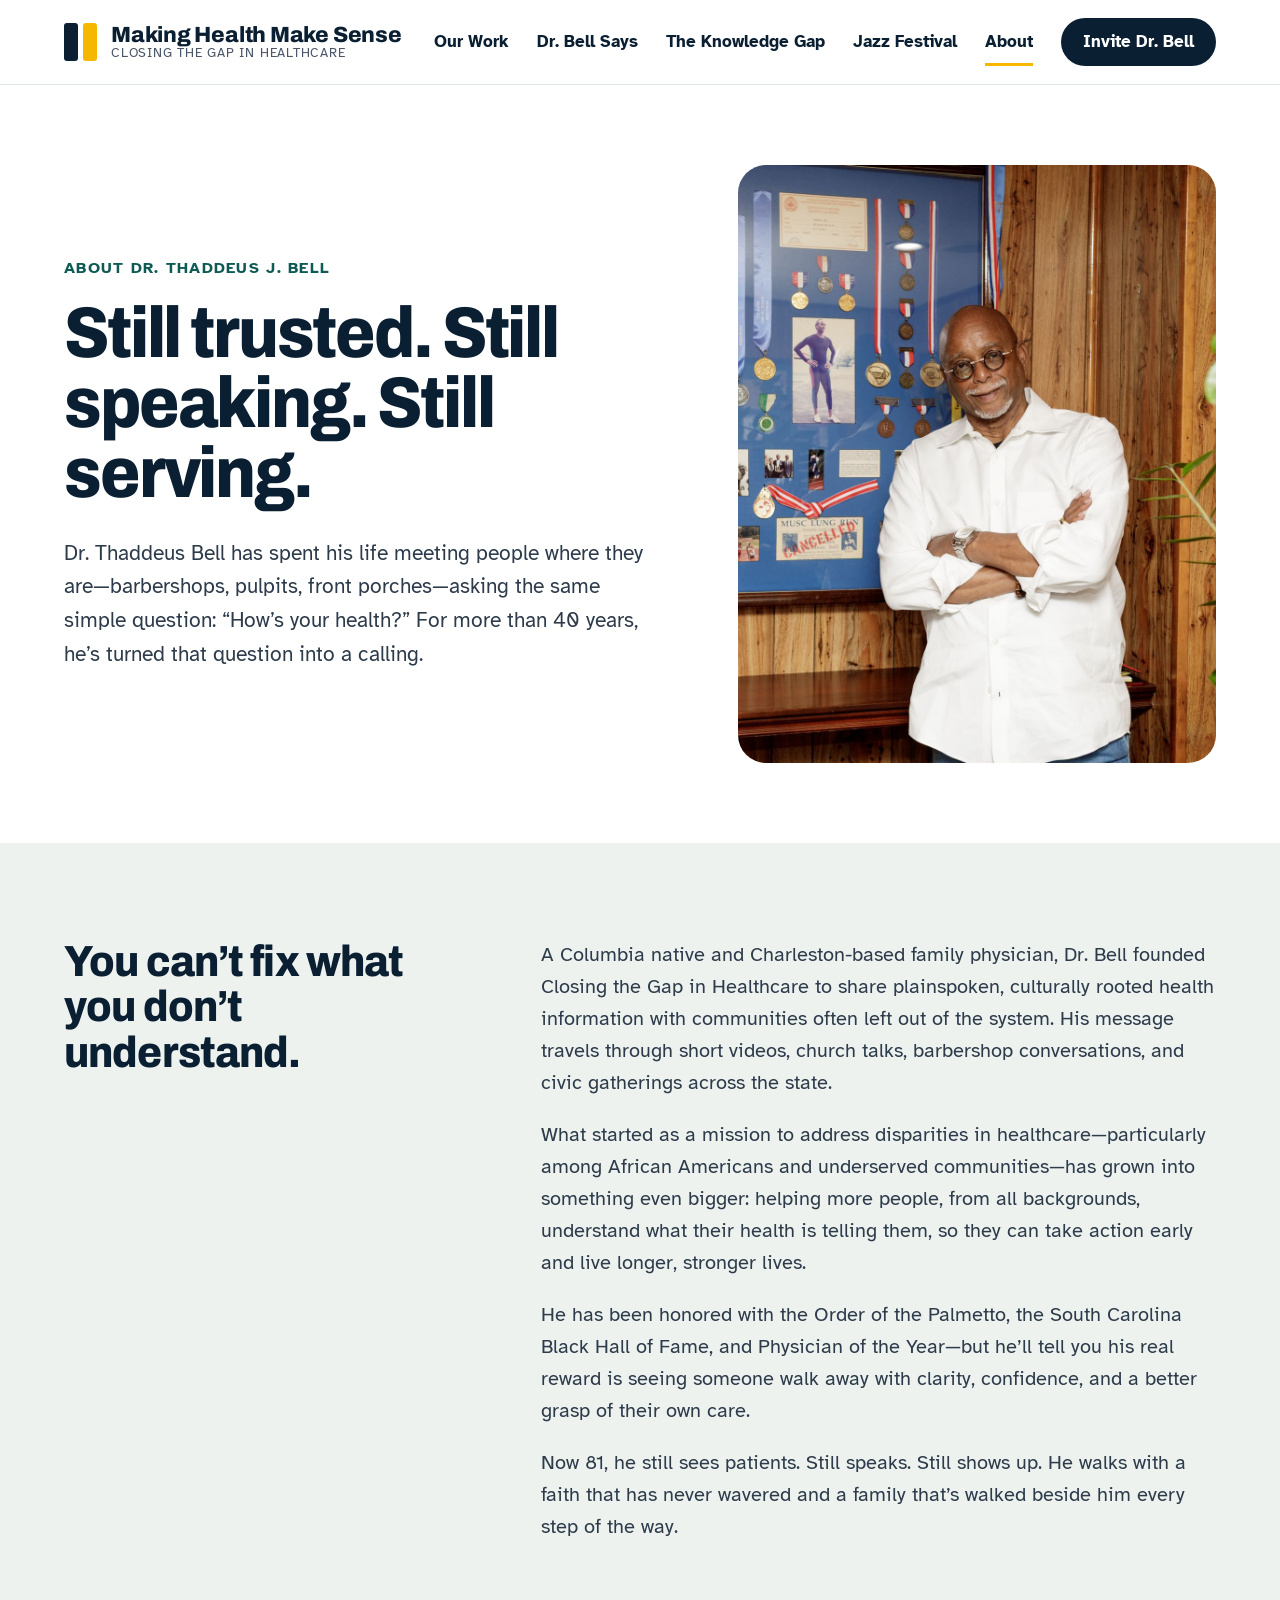
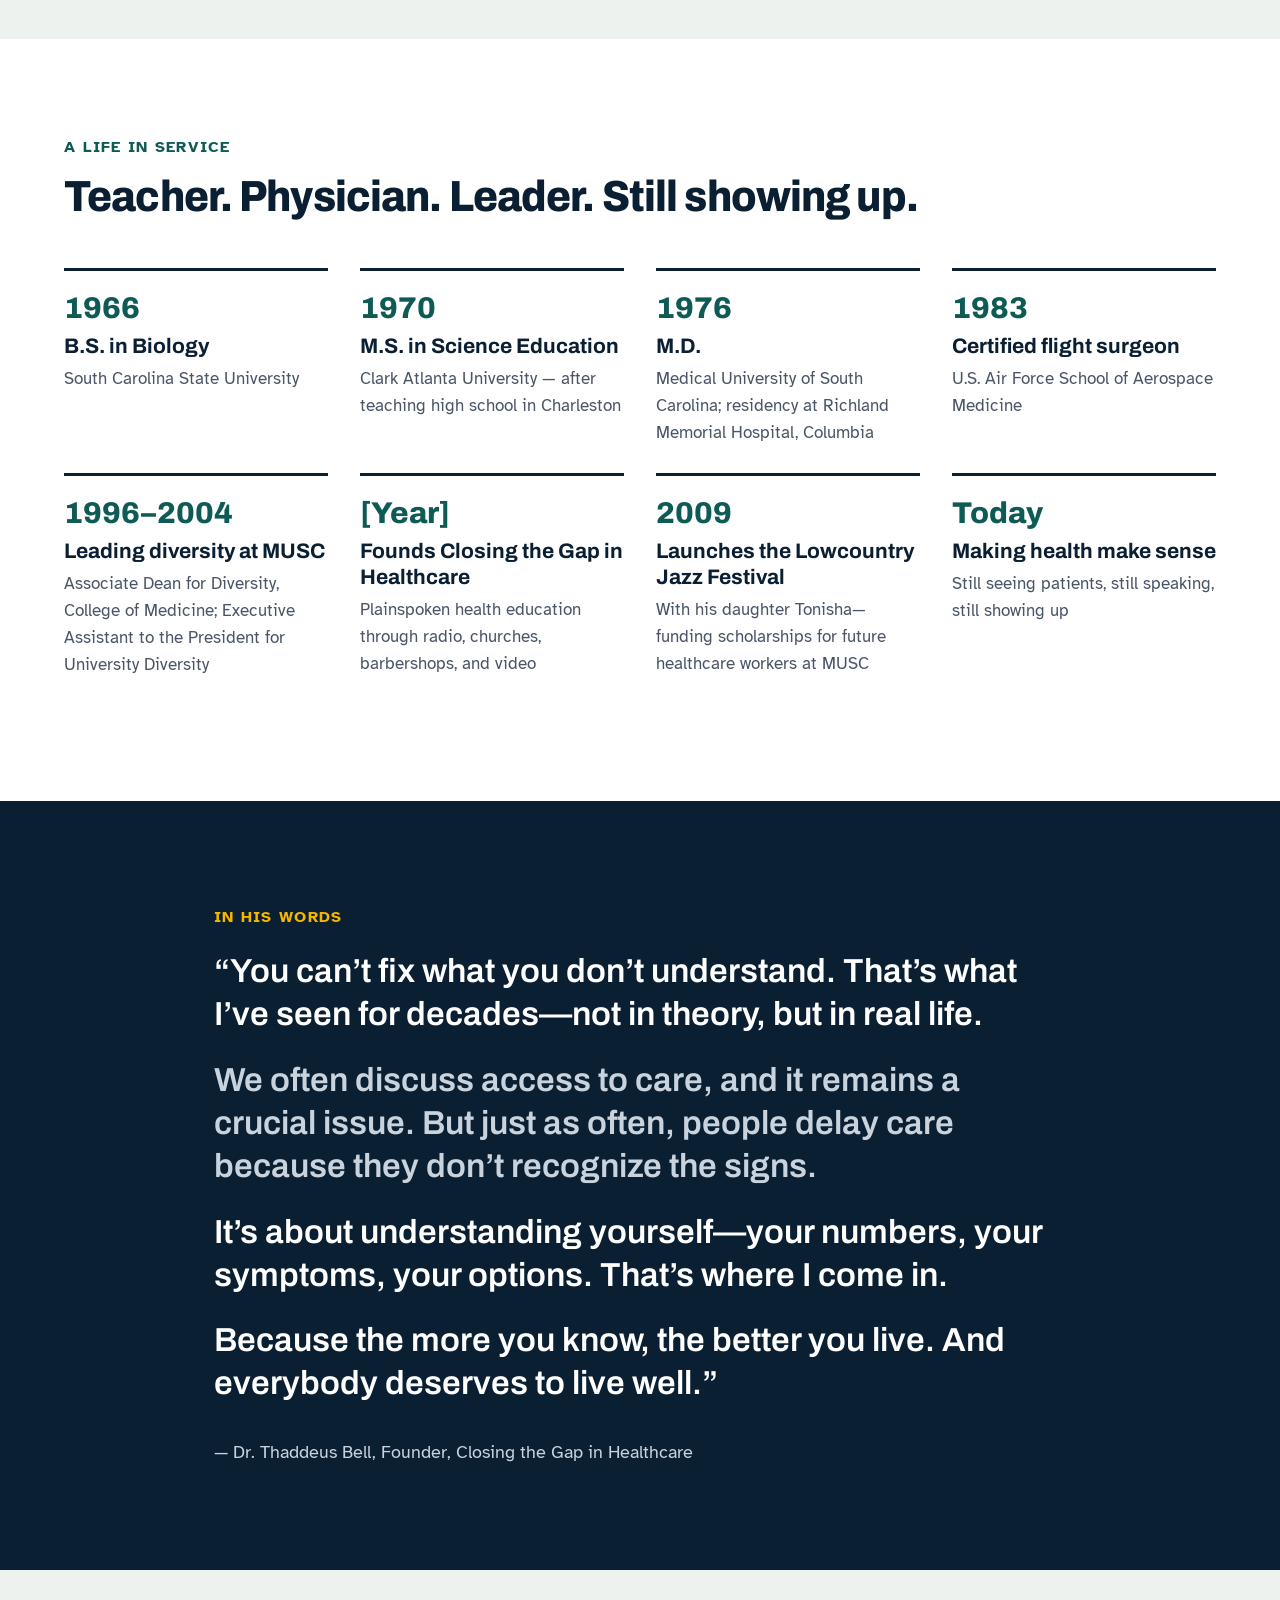
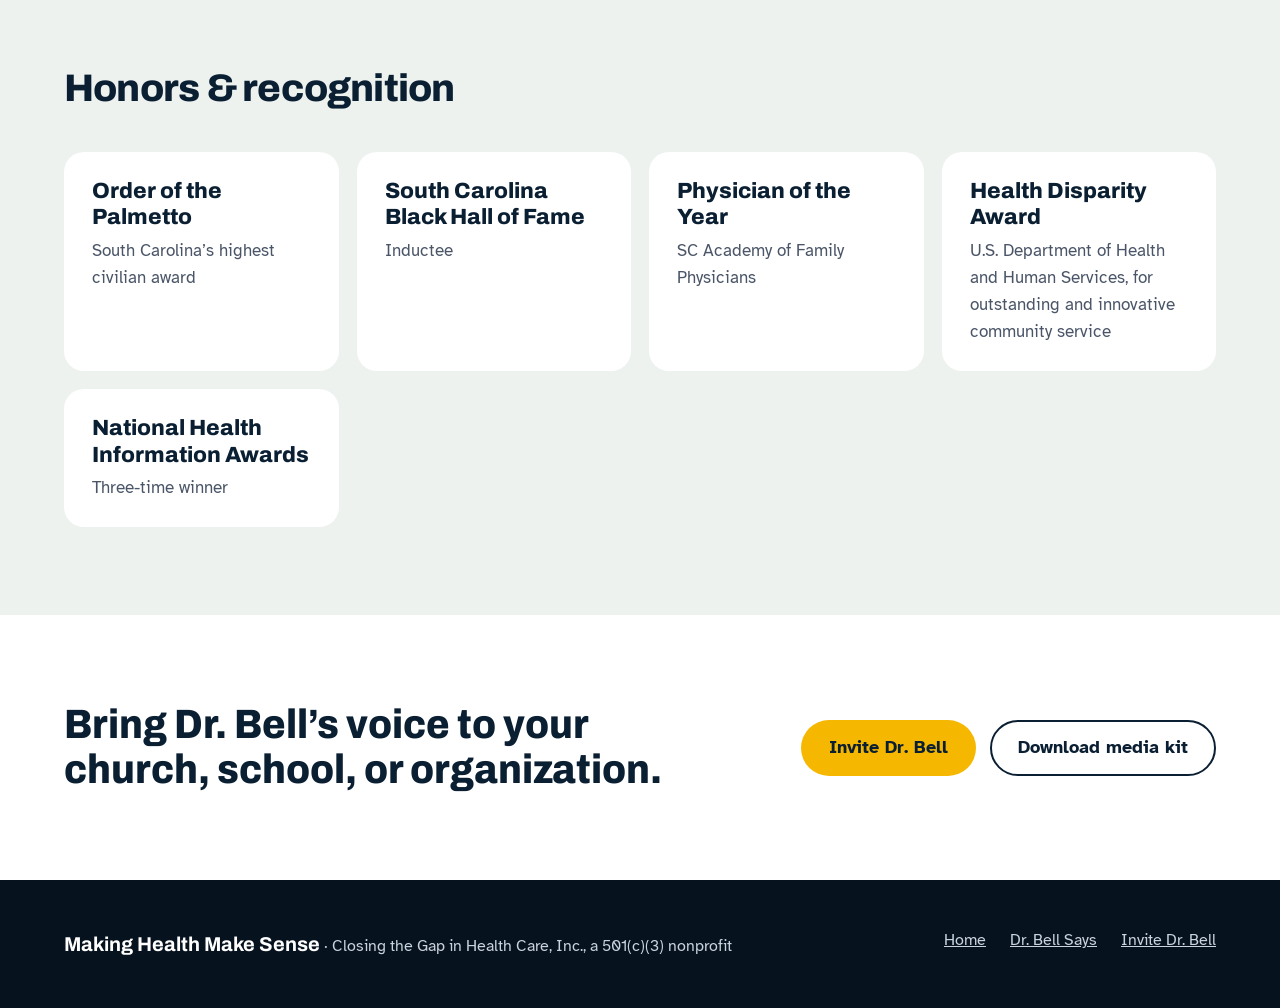
==== about.html @ 74ac3e02 "Add real photos of Dr. Bell across all pages; festival logo Co-Authored-By: Claude Opus 5.5 <noreply" ====
<!doctype html>
<html lang="en">
<head>
<meta charset="utf-8">
<meta name="viewport" content="width=device-width, initial-scale=1">
<title>About Dr. Bell — Making Health Make Sense</title>
<meta name="description" content="About Dr. Thaddeus J. Bell — family physician, educator, and founder of Closing the Gap in Healthcare and the Lowcountry Jazz Festival.">
<meta property="og:title" content="About Dr. Bell — Making Health Make Sense">
<meta property="og:description" content="About Dr. Thaddeus J. Bell — family physician, educator, and founder of Closing the Gap in Healthcare and the Lowcountry Jazz Festival.">
<meta property="og:image" content="/img/bell-portrait.jpg">
<link rel="icon" href="data:image/svg+xml,%3Csvg xmlns='http://www.w3.org/2000/svg' viewBox='0 0 32 32'%3E%3Crect x='6' y='4' width='8' height='24' rx='2' fill='%230B1F33'/%3E%3Crect x='18' y='4' width='8' height='24' rx='2' fill='%23F5B700'/%3E%3C/svg%3E">
<link rel="preconnect" href="https://fonts.googleapis.com">
<link rel="stylesheet" href="https://fonts.googleapis.com/css2?family=Archivo:wdth,wght@62..125,500..900&amp;family=Atkinson+Hyperlegible:ital,wght@0,400;0,700;1,400&amp;display=swap">
<style>
body{margin:0;background:#FFFFFF}
a{color:#0E5A54}a:hover{color:#0B1F33}
.ph{background-color:#DCE5E0;background-image:repeating-linear-gradient(135deg,rgba(11,31,51,.05) 0 12px,transparent 12px 24px)}
a:focus-visible{outline:3px solid #F5B700;outline-offset:3px}
</style>
<style>img{max-width:100%}*{box-sizing:border-box}</style>
</head>
<body>
<div style="font-family: 'Atkinson Hyperlegible', system-ui, sans-serif; color: #0B1F33; font-size: 19px; line-height: 1.6; background: #FFFFFF">

<header style="background: #FFFFFF; border-bottom: 1px solid #E1E7E4">
<nav aria-label="Main" style="max-width: 1200px; margin: 0 auto; padding: 18px 24px; display: flex; flex-wrap: wrap; align-items: center; justify-content: space-between; gap: 16px 32px">
<a href="index.html" style="display: flex; align-items: center; gap: 14px; text-decoration: none; color: #0B1F33">
<span aria-hidden="true" style="display: flex; align-items: center; gap: 5px"><span style="width: 14px; height: 38px; background: #0B1F33; border-radius: 3px"></span><span style="width: 14px; height: 38px; background: #F5B700; border-radius: 3px"></span></span>
<span style="display: flex; flex-direction: column; line-height: 1.05"><span style="font-family: 'Archivo', sans-serif; font-weight: 800; font-size: 22px; letter-spacing: -0.01em">Making Health Make Sense</span><span style="font-size: 13px; color: #4A5568; letter-spacing: 0.06em; text-transform: uppercase">Closing the Gap in Healthcare</span></span>
</a>
<div style="display: flex; flex-wrap: wrap; align-items: center; gap: 6px 28px; font-size: 17px; font-weight: 700">
<a href="our-work.html" style="color: #0B1F33; text-decoration: none; padding: 10px 0">Our Work</a>
<a href="dr-bell-says.html" style="color: #0B1F33; text-decoration: none; padding: 10px 0">Dr. Bell Says</a>
<a href="knowledge-gap.html" style="color: #0B1F33; text-decoration: none; padding: 10px 0">The Knowledge Gap</a>
<a href="jazz-festival.html" style="color: #0B1F33; text-decoration: none; padding: 10px 0">Jazz Festival</a>
<a href="about.html" aria-current="page" style="color: #0B1F33; text-decoration: none; padding: 10px 0; box-shadow: inset 0 -3px 0 #F5B700">About</a>
<a href="invite.html" style="display: inline-flex; align-items: center; min-height: 48px; padding: 0 22px; background: #0B1F33; color: #FFFFFF; border-radius: 999px; text-decoration: none">Invite Dr. Bell</a>
</div>
</nav>
</header>

<!-- Hero -->
<section style="background: #FFFFFF">
<div style="max-width: 1200px; margin: 0 auto; padding: 80px 24px; display: flex; flex-wrap: wrap; gap: 56px; align-items: center">
<div style="flex: 1 1 540px; min-width: 0">
<p style="margin: 0 0 16px; font-weight: 700; font-size: 16px; letter-spacing: 0.08em; text-transform: uppercase; color: #0E5A54">About Dr. Thaddeus J. Bell</p>
<h1 style="margin: 0; font-family: 'Archivo', sans-serif; font-weight: 800; font-stretch: 90%; font-size: clamp(44px, 5.6vw, 82px); line-height: 0.98; letter-spacing: -0.03em">Still trusted. Still speaking. Still serving.</h1>
<p style="margin: 28px 0 0; font-size: 21px; color: #2D3B4A; max-width: 600px">Dr. Thaddeus Bell has spent his life meeting people where they are—barbershops, pulpits, front porches—asking the same simple question: “How’s your health?” For more than 40 years, he’s turned that question into a calling.</p>
</div>
<img src="/img/bell-medals.jpg" alt="Dr. Bell, arms crossed and smiling, beside a framed display of his masters track and field medals" style="flex: 1 1 400px; min-width: 0; display: block; width: 100%; aspect-ratio: 4 / 5; object-fit: cover; object-position: 66% center; border-radius: 28px">
</div>
</section>

<!-- Story -->
<section style="background: #EDF2EF">
<div style="max-width: 1200px; margin: 0 auto; padding: 96px 24px; display: flex; flex-wrap: wrap; gap: 48px 80px">
<div style="flex: 1 1 340px; min-width: 0">
<h2 style="margin: 0; font-family: 'Archivo', sans-serif; font-weight: 800; font-stretch: 92%; font-size: clamp(32px, 3.4vw, 48px); line-height: 1.05; letter-spacing: -0.02em">You can’t fix what you don’t understand.</h2>
</div>
<div style="flex: 2 1 560px; min-width: 0; display: flex; flex-direction: column; gap: 20px; font-size: 20px; color: #2D3B4A">
<p style="margin: 0">A Columbia native and Charleston-based family physician, Dr. Bell founded Closing the Gap in Healthcare to share plainspoken, culturally rooted health information with communities often left out of the system. His message travels through short videos, church talks, barbershop conversations, and civic gatherings across the state.</p>
<p style="margin: 0">What started as a mission to address disparities in healthcare—particularly among African Americans and underserved communities—has grown into something even bigger: helping more people, from all backgrounds, understand what their health is telling them, so they can take action early and live longer, stronger lives.</p>
<p style="margin: 0">He has been honored with the Order of the Palmetto, the South Carolina Black Hall of Fame, and Physician of the Year—but he’ll tell you his real reward is seeing someone walk away with clarity, confidence, and a better grasp of their own care.</p>
<p style="margin: 0">Now 81, he still sees patients. Still speaks. Still shows up. He walks with a faith that has never wavered and a family that’s walked beside him every step of the way.</p>
</div>
</div>
</section>

<!-- Timeline -->
<section style="background: #FFFFFF">
<div style="max-width: 1200px; margin: 0 auto; padding: 96px 24px">
<p style="margin: 0 0 14px; font-weight: 700; font-size: 16px; letter-spacing: 0.08em; text-transform: uppercase; color: #0E5A54">A life in service</p>
<h2 style="margin: 0; font-family: 'Archivo', sans-serif; font-weight: 800; font-stretch: 92%; font-size: clamp(32px, 3.4vw, 48px); line-height: 1.05; letter-spacing: -0.02em">Teacher. Physician. Leader. Still showing up.</h2>
<ol style="margin: 48px 0 0; padding: 0; list-style: none; display: grid; grid-template-columns: repeat(auto-fit, minmax(260px, 1fr)); gap: 0 32px">

<li style="padding: 22px 0 26px; border-top: 3px solid #0B1F33">
<div style="font-family: 'Archivo', sans-serif; font-weight: 800; font-size: 30px; line-height: 1; color: #0E5A54">1966</div>
<div style="margin-top: 10px; font-family: 'Archivo', sans-serif; font-weight: 700; font-size: 21px; line-height: 1.25">B.S. in Biology</div>
<div style="margin-top: 6px; font-size: 17px; color: #4A5568">South Carolina State University</div>
</li>

<li style="padding: 22px 0 26px; border-top: 3px solid #0B1F33">
<div style="font-family: 'Archivo', sans-serif; font-weight: 800; font-size: 30px; line-height: 1; color: #0E5A54">1970</div>
<div style="margin-top: 10px; font-family: 'Archivo', sans-serif; font-weight: 700; font-size: 21px; line-height: 1.25">M.S. in Science Education</div>
<div style="margin-top: 6px; font-size: 17px; color: #4A5568">Clark Atlanta University — after teaching high school in Charleston</div>
</li>

<li style="padding: 22px 0 26px; border-top: 3px solid #0B1F33">
<div style="font-family: 'Archivo', sans-serif; font-weight: 800; font-size: 30px; line-height: 1; color: #0E5A54">1976</div>
<div style="margin-top: 10px; font-family: 'Archivo', sans-serif; font-weight: 700; font-size: 21px; line-height: 1.25">M.D.</div>
<div style="margin-top: 6px; font-size: 17px; color: #4A5568">Medical University of South Carolina; residency at Richland Memorial Hospital, Columbia</div>
</li>

<li style="padding: 22px 0 26px; border-top: 3px solid #0B1F33">
<div style="font-family: 'Archivo', sans-serif; font-weight: 800; font-size: 30px; line-height: 1; color: #0E5A54">1983</div>
<div style="margin-top: 10px; font-family: 'Archivo', sans-serif; font-weight: 700; font-size: 21px; line-height: 1.25">Certified flight surgeon</div>
<div style="margin-top: 6px; font-size: 17px; color: #4A5568">U.S. Air Force School of Aerospace Medicine</div>
</li>

<li style="padding: 22px 0 26px; border-top: 3px solid #0B1F33">
<div style="font-family: 'Archivo', sans-serif; font-weight: 800; font-size: 30px; line-height: 1; color: #0E5A54">1996–2004</div>
<div style="margin-top: 10px; font-family: 'Archivo', sans-serif; font-weight: 700; font-size: 21px; line-height: 1.25">Leading diversity at MUSC</div>
<div style="margin-top: 6px; font-size: 17px; color: #4A5568">Associate Dean for Diversity, College of Medicine; Executive Assistant to the President for University Diversity</div>
</li>

<li style="padding: 22px 0 26px; border-top: 3px solid #0B1F33">
<div style="font-family: 'Archivo', sans-serif; font-weight: 800; font-size: 30px; line-height: 1; color: #0E5A54">[Year]</div>
<div style="margin-top: 10px; font-family: 'Archivo', sans-serif; font-weight: 700; font-size: 21px; line-height: 1.25">Founds Closing the Gap in Healthcare</div>
<div style="margin-top: 6px; font-size: 17px; color: #4A5568">Plainspoken health education through radio, churches, barbershops, and video</div>
</li>

<li style="padding: 22px 0 26px; border-top: 3px solid #0B1F33">
<div style="font-family: 'Archivo', sans-serif; font-weight: 800; font-size: 30px; line-height: 1; color: #0E5A54">2009</div>
<div style="margin-top: 10px; font-family: 'Archivo', sans-serif; font-weight: 700; font-size: 21px; line-height: 1.25">Launches the Lowcountry Jazz Festival</div>
<div style="margin-top: 6px; font-size: 17px; color: #4A5568">With his daughter Tonisha—funding scholarships for future healthcare workers at MUSC</div>
</li>

<li style="padding: 22px 0 26px; border-top: 3px solid #0B1F33">
<div style="font-family: 'Archivo', sans-serif; font-weight: 800; font-size: 30px; line-height: 1; color: #0E5A54">Today</div>
<div style="margin-top: 10px; font-family: 'Archivo', sans-serif; font-weight: 700; font-size: 21px; line-height: 1.25">Making health make sense</div>
<div style="margin-top: 6px; font-size: 17px; color: #4A5568">Still seeing patients, still speaking, still showing up</div>
</li>

</ol>
</div>
</section>

<!-- Manifesto -->
<section style="background: #0B1F33; color: #FFFFFF">
<div style="max-width: 900px; margin: 0 auto; padding: 104px 24px">
<p style="margin: 0 0 20px; font-weight: 700; font-size: 16px; letter-spacing: 0.08em; text-transform: uppercase; color: #F5B700">In his words</p>
<div style="display: flex; flex-direction: column; gap: 22px; font-family: 'Archivo', sans-serif; font-weight: 600; font-size: clamp(24px, 2.6vw, 34px); line-height: 1.3">
<p style="margin: 0">“You can’t fix what you don’t understand. That’s what I’ve seen for decades—not in theory, but in real life.</p>
<p style="margin: 0; color: #C9D3DE">We often discuss access to care, and it remains a crucial issue. But just as often, people delay care because they don’t recognize the signs.</p>
<p style="margin: 0">It’s about understanding yourself—your numbers, your symptoms, your options. That’s where I come in.</p>
<p style="margin: 0">Because the more you know, the better you live. And everybody deserves to live well.”</p>
</div>
<p style="margin: 32px 0 0; font-size: 18px; color: #C9D3DE">— Dr. Thaddeus Bell, Founder, Closing the Gap in Healthcare</p>
</div>
</section>

<!-- Honors -->
<section style="background: #EDF2EF">
<div style="max-width: 1200px; margin: 0 auto; padding: 88px 24px">
<h2 style="margin: 0; font-family: 'Archivo', sans-serif; font-weight: 800; font-size: clamp(30px, 3vw, 42px); letter-spacing: -0.02em">Honors &amp; recognition</h2>
<div style="margin-top: 32px; display: grid; grid-template-columns: repeat(auto-fit, minmax(240px, 1fr)); gap: 18px">

<div style="background: #FFFFFF; border-radius: 20px; padding: 26px 28px">
<div style="font-family: 'Archivo', sans-serif; font-weight: 800; font-size: 22px; line-height: 1.2">Order of the Palmetto</div>
<div style="margin-top: 6px; font-size: 17px; color: #4A5568">South Carolina’s highest civilian award</div>
</div>

<div style="background: #FFFFFF; border-radius: 20px; padding: 26px 28px">
<div style="font-family: 'Archivo', sans-serif; font-weight: 800; font-size: 22px; line-height: 1.2">South Carolina Black Hall of Fame</div>
<div style="margin-top: 6px; font-size: 17px; color: #4A5568">Inductee</div>
</div>

<div style="background: #FFFFFF; border-radius: 20px; padding: 26px 28px">
<div style="font-family: 'Archivo', sans-serif; font-weight: 800; font-size: 22px; line-height: 1.2">Physician of the Year</div>
<div style="margin-top: 6px; font-size: 17px; color: #4A5568">SC Academy of Family Physicians</div>
</div>

<div style="background: #FFFFFF; border-radius: 20px; padding: 26px 28px">
<div style="font-family: 'Archivo', sans-serif; font-weight: 800; font-size: 22px; line-height: 1.2">Health Disparity Award</div>
<div style="margin-top: 6px; font-size: 17px; color: #4A5568">U.S. Department of Health and Human Services, for outstanding and innovative community service</div>
</div>

<div style="background: #FFFFFF; border-radius: 20px; padding: 26px 28px">
<div style="font-family: 'Archivo', sans-serif; font-weight: 800; font-size: 22px; line-height: 1.2">National Health Information Awards</div>
<div style="margin-top: 6px; font-size: 17px; color: #4A5568">Three-time winner</div>
</div>

</div>
</div>
</section>

<!-- CTA -->
<section style="background: #FFFFFF">
<div style="max-width: 1200px; margin: 0 auto; padding: 88px 24px; display: flex; flex-wrap: wrap; justify-content: space-between; align-items: center; gap: 24px">
<h2 style="margin: 0; font-family: 'Archivo', sans-serif; font-weight: 800; font-stretch: 92%; font-size: clamp(30px, 3.2vw, 44px); line-height: 1.08; max-width: 640px">Bring Dr. Bell’s voice to your church, school, or organization.</h2>
<div style="display: flex; flex-wrap: wrap; gap: 14px">
<a href="invite.html" style="display: inline-flex; align-items: center; min-height: 56px; padding: 0 28px; background: #F5B700; color: #0B1F33; border-radius: 999px; font-weight: 700; font-size: 18px; text-decoration: none">Invite Dr. Bell</a>
<a href="#" style="display: inline-flex; align-items: center; min-height: 56px; padding: 0 26px; border: 2px solid #0B1F33; color: #0B1F33; border-radius: 999px; font-weight: 700; font-size: 18px; text-decoration: none">Download media kit</a>
</div>
</div>
</section>

<footer style="background: #07121F; color: #C9D3DE; font-size: 16px">
<div style="max-width: 1200px; margin: 0 auto; padding: 48px 24px; display: flex; flex-wrap: wrap; justify-content: space-between; gap: 20px">
<span><strong style="color: #FFFFFF; font-family: 'Archivo', sans-serif; font-size: 20px">Making Health Make Sense</strong> · Closing the Gap in Health Care, Inc., a 501(c)(3) nonprofit</span>
<span style="display: flex; gap: 24px; flex-wrap: wrap"><a href="index.html" style="color: #C9D3DE">Home</a><a href="dr-bell-says.html" style="color: #C9D3DE">Dr. Bell Says</a><a href="invite.html" style="color: #C9D3DE">Invite Dr. Bell</a></span>
</div>
</footer>
</div>
<script>
document.querySelectorAll('form').forEach(function(f){f.addEventListener('submit',function(e){
  e.preventDefault();
  var b=f.querySelector('button[type=submit]');
  if(b){b.textContent='Preview only — this form isn\u2019t connected yet';b.disabled=true;}
});});
</script>
</body>
</html>
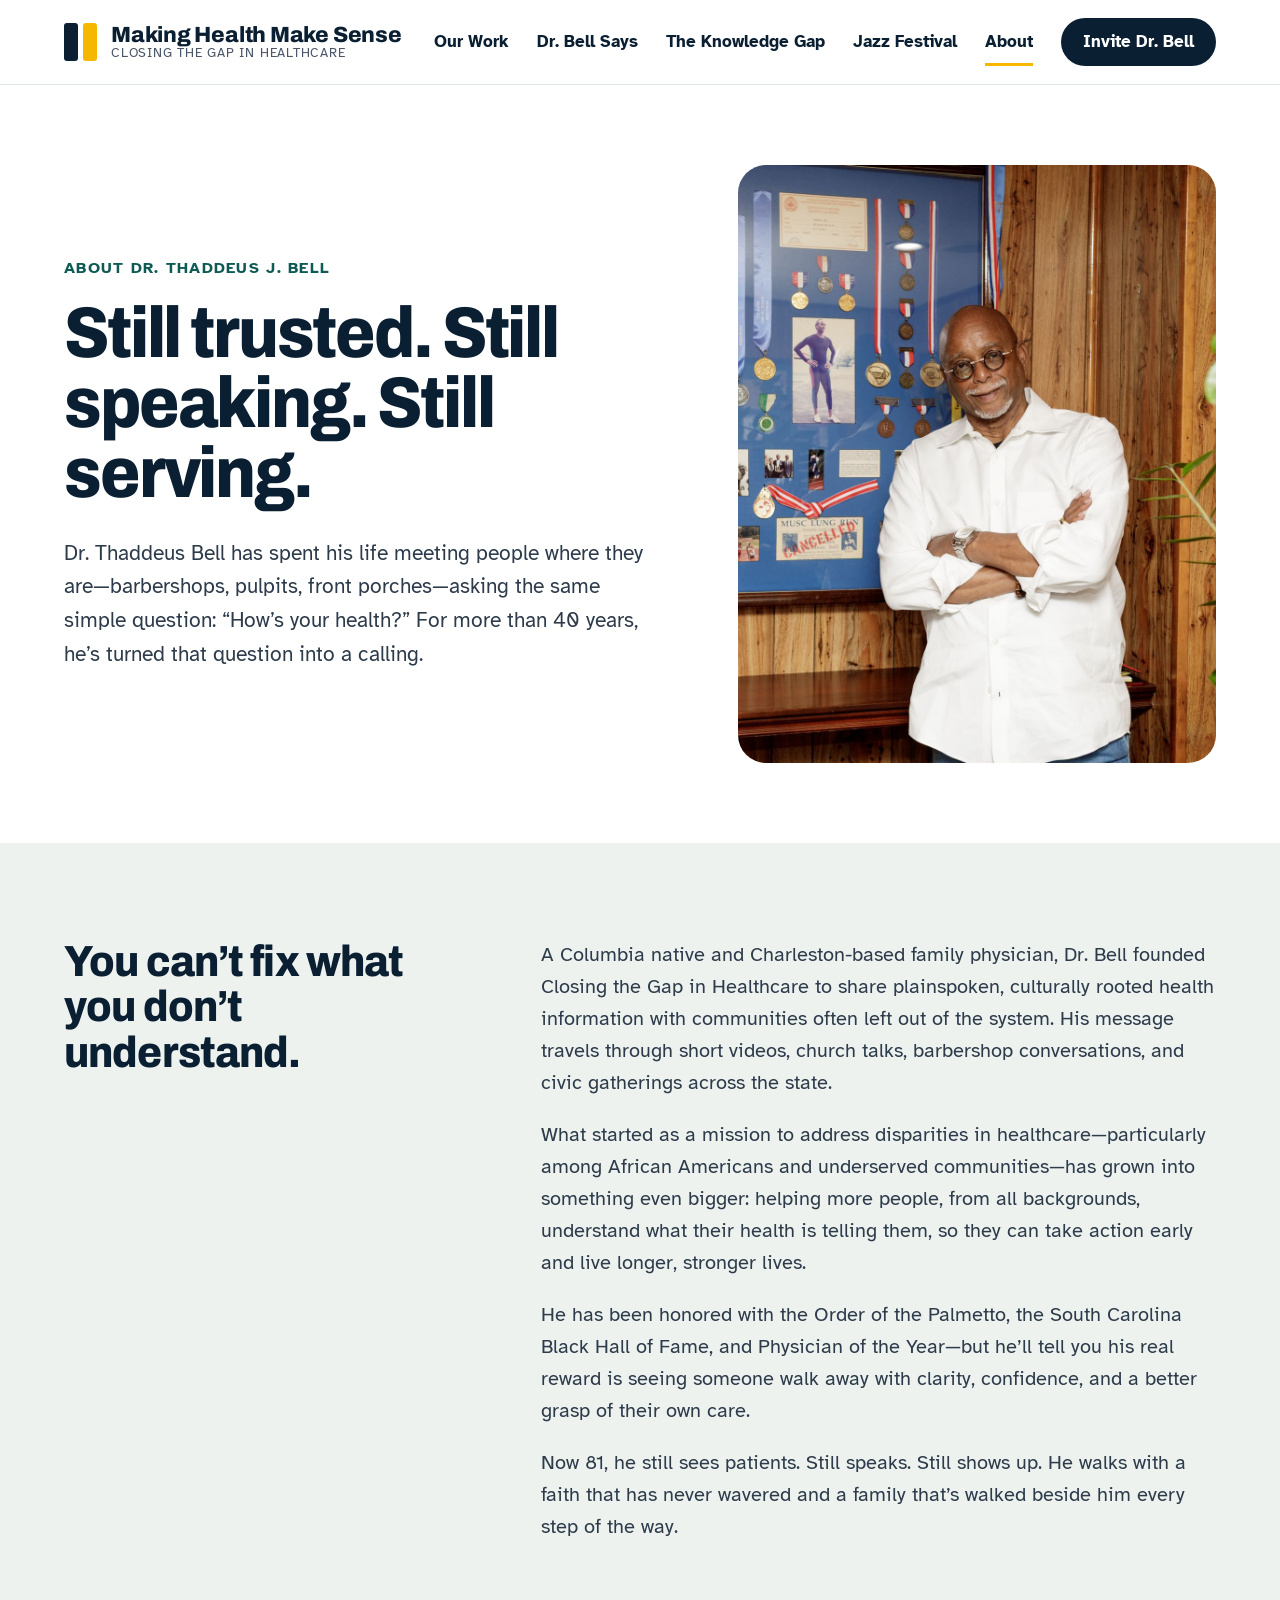
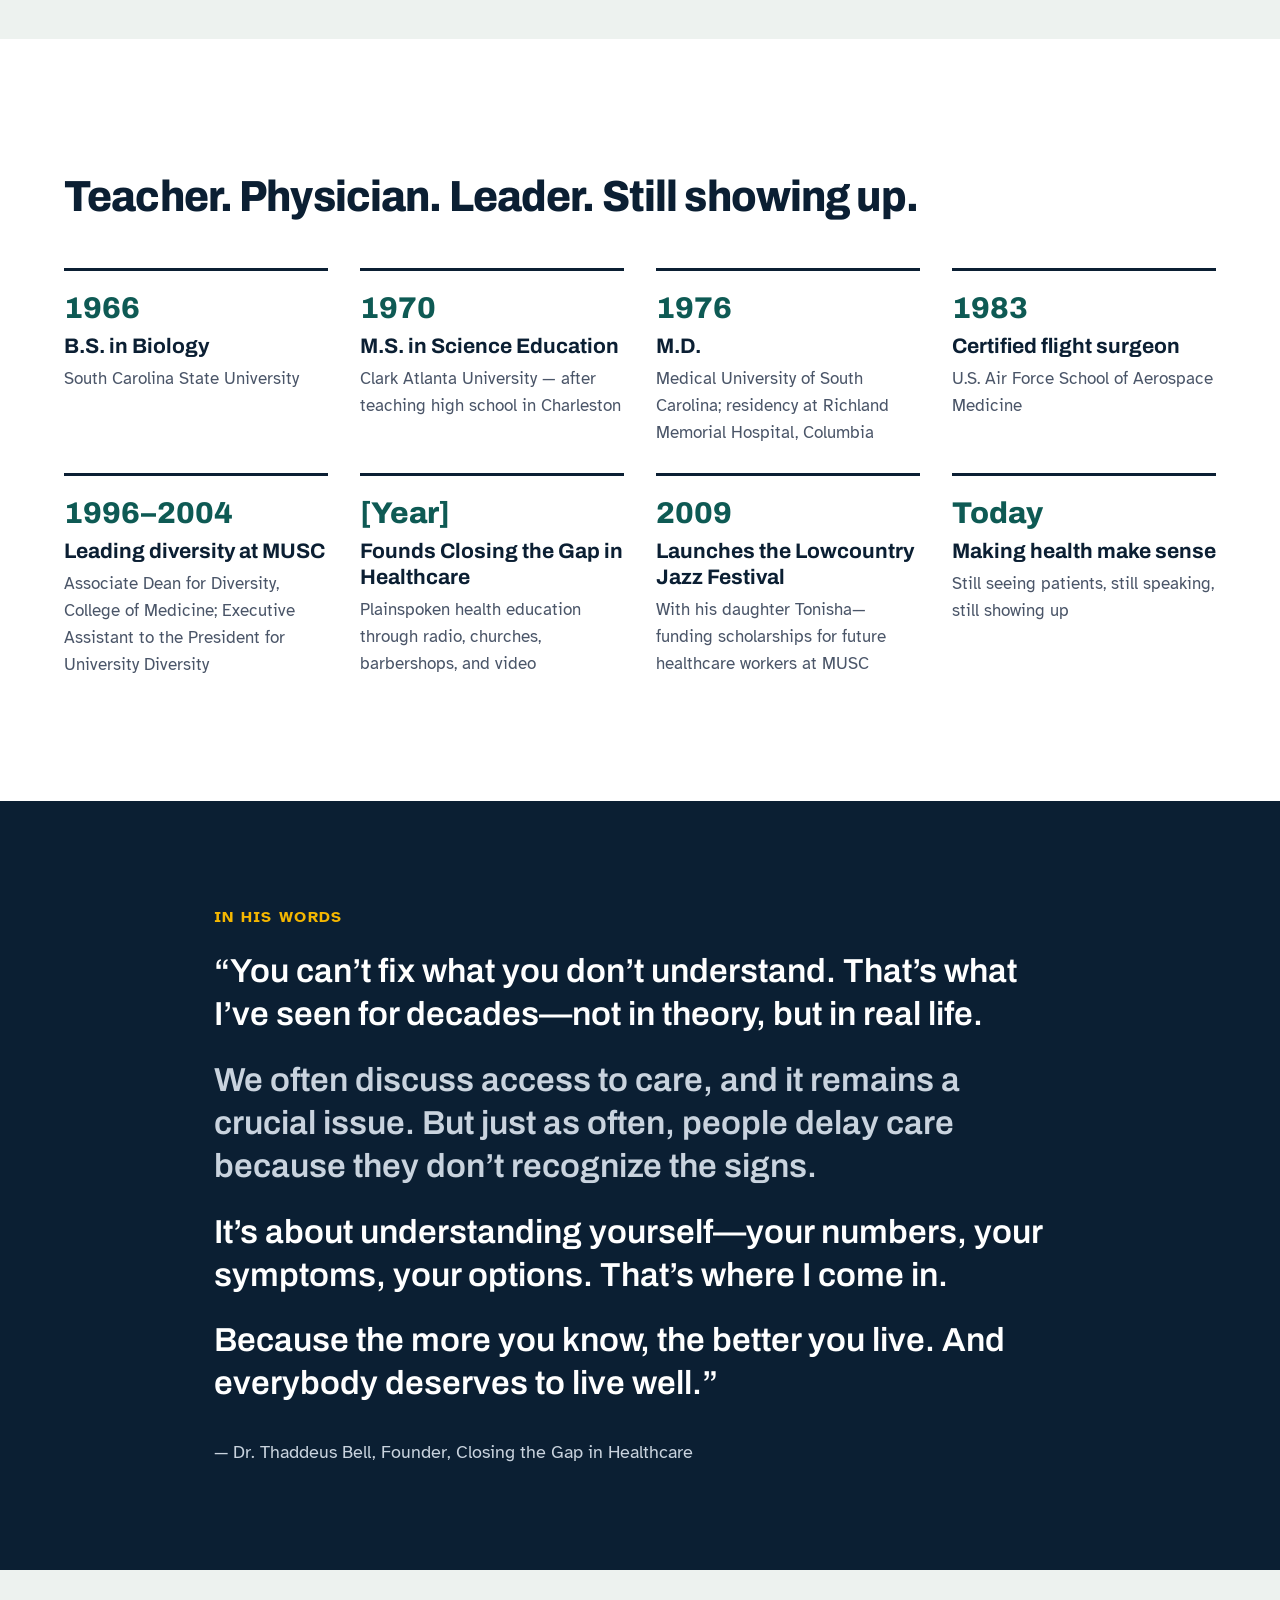
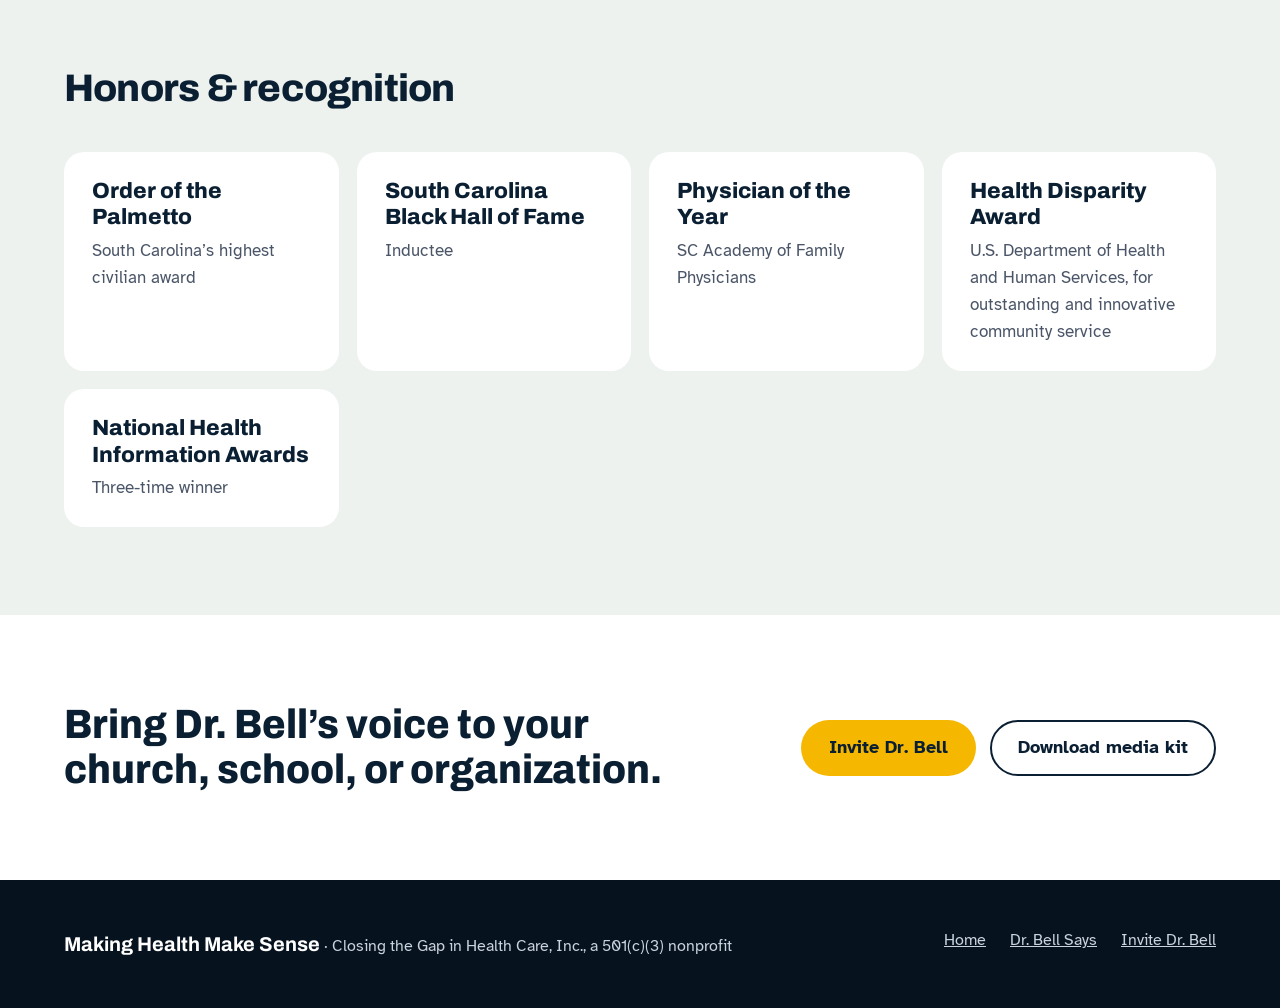
==== commit 96112f72: "Cinematic home page: opening scene, marquee, sticky knowledge-gap scene, Know Your Numbers, offset c" ====
--- a/about.html
+++ b/about.html
@@ -9,6 +9,8 @@
 <meta property="og:description" content="About Dr. Thaddeus J. Bell — family physician, educator, and founder of Closing the Gap in Healthcare and the Lowcountry Jazz Festival.">
 <meta property="og:image" content="/img/bell-portrait.jpg">
 <link rel="icon" href="data:image/svg+xml,%3Csvg xmlns='http://www.w3.org/2000/svg' viewBox='0 0 32 32'%3E%3Crect x='6' y='4' width='8' height='24' rx='2' fill='%230B1F33'/%3E%3Crect x='18' y='4' width='8' height='24' rx='2' fill='%23F5B700'/%3E%3C/svg%3E">
+<script>document.documentElement.classList.add('js');setTimeout(function(){document.documentElement.classList.add('reveal-fallback')},3500);</script>
+<link rel="stylesheet" href="/assets/site.css">
 <link rel="preconnect" href="https://fonts.googleapis.com">
 <link rel="stylesheet" href="https://fonts.googleapis.com/css2?family=Archivo:wdth,wght@62..125,500..900&amp;family=Atkinson+Hyperlegible:ital,wght@0,400;0,700;1,400&amp;display=swap">
 <style>
@@ -192,12 +194,6 @@
 </div>
 </footer>
 </div>
-<script>
-document.querySelectorAll('form').forEach(function(f){f.addEventListener('submit',function(e){
-  e.preventDefault();
-  var b=f.querySelector('button[type=submit]');
-  if(b){b.textContent='Preview only — this form isn\u2019t connected yet';b.disabled=true;}
-});});
-</script>
+<script src="/assets/site.js" defer></script>
 </body>
 </html>
--- a/assets/site.css
+++ b/assets/site.css
@@ -0,0 +1,20 @@
+/* Shared motion layer — Making Health Make Sense */
+:root{--ink:#0B1F33;--ink-2:#13304C;--gold:#F5B700;--teal:#0E5A54;--sage:#EDF2EF;--purple:#4E2A84;--muted:#4A5568;--ease:cubic-bezier(.2,.7,.2,1)}
+html{scroll-behavior:smooth}
+@media (prefers-reduced-motion: reduce){html{scroll-behavior:auto}}
+
+/* Scroll reveals: hidden only when JS is running; a fallback timer un-hides everything */
+.js [data-reveal]{opacity:0;transform:translateY(32px);transition:opacity .9s var(--ease),transform .9s var(--ease);transition-delay:var(--d,0s)}
+.js [data-reveal="left"]{transform:translateX(-40px)}
+.js [data-reveal="right"]{transform:translateX(40px)}
+.js [data-reveal="zoom"]{transform:scale(.94)}
+.js [data-reveal].in,.reveal-fallback [data-reveal]{opacity:1;transform:none}
+@media (prefers-reduced-motion: reduce){.js [data-reveal]{opacity:1;transform:none;transition:none}}
+
+/* Image hover lift for cards */
+.lift{transition:transform .35s var(--ease),box-shadow .35s var(--ease)}
+.lift:hover{transform:translateY(-6px);box-shadow:0 24px 50px rgba(11,31,51,.16)}
+@media (prefers-reduced-motion: reduce){.lift,.lift:hover{transition:none;transform:none}}
+
+.skip{position:absolute;left:-999px;top:8px;z-index:200;background:var(--gold);color:var(--ink);padding:12px 18px;border-radius:999px;font-weight:700}
+.skip:focus{left:16px}
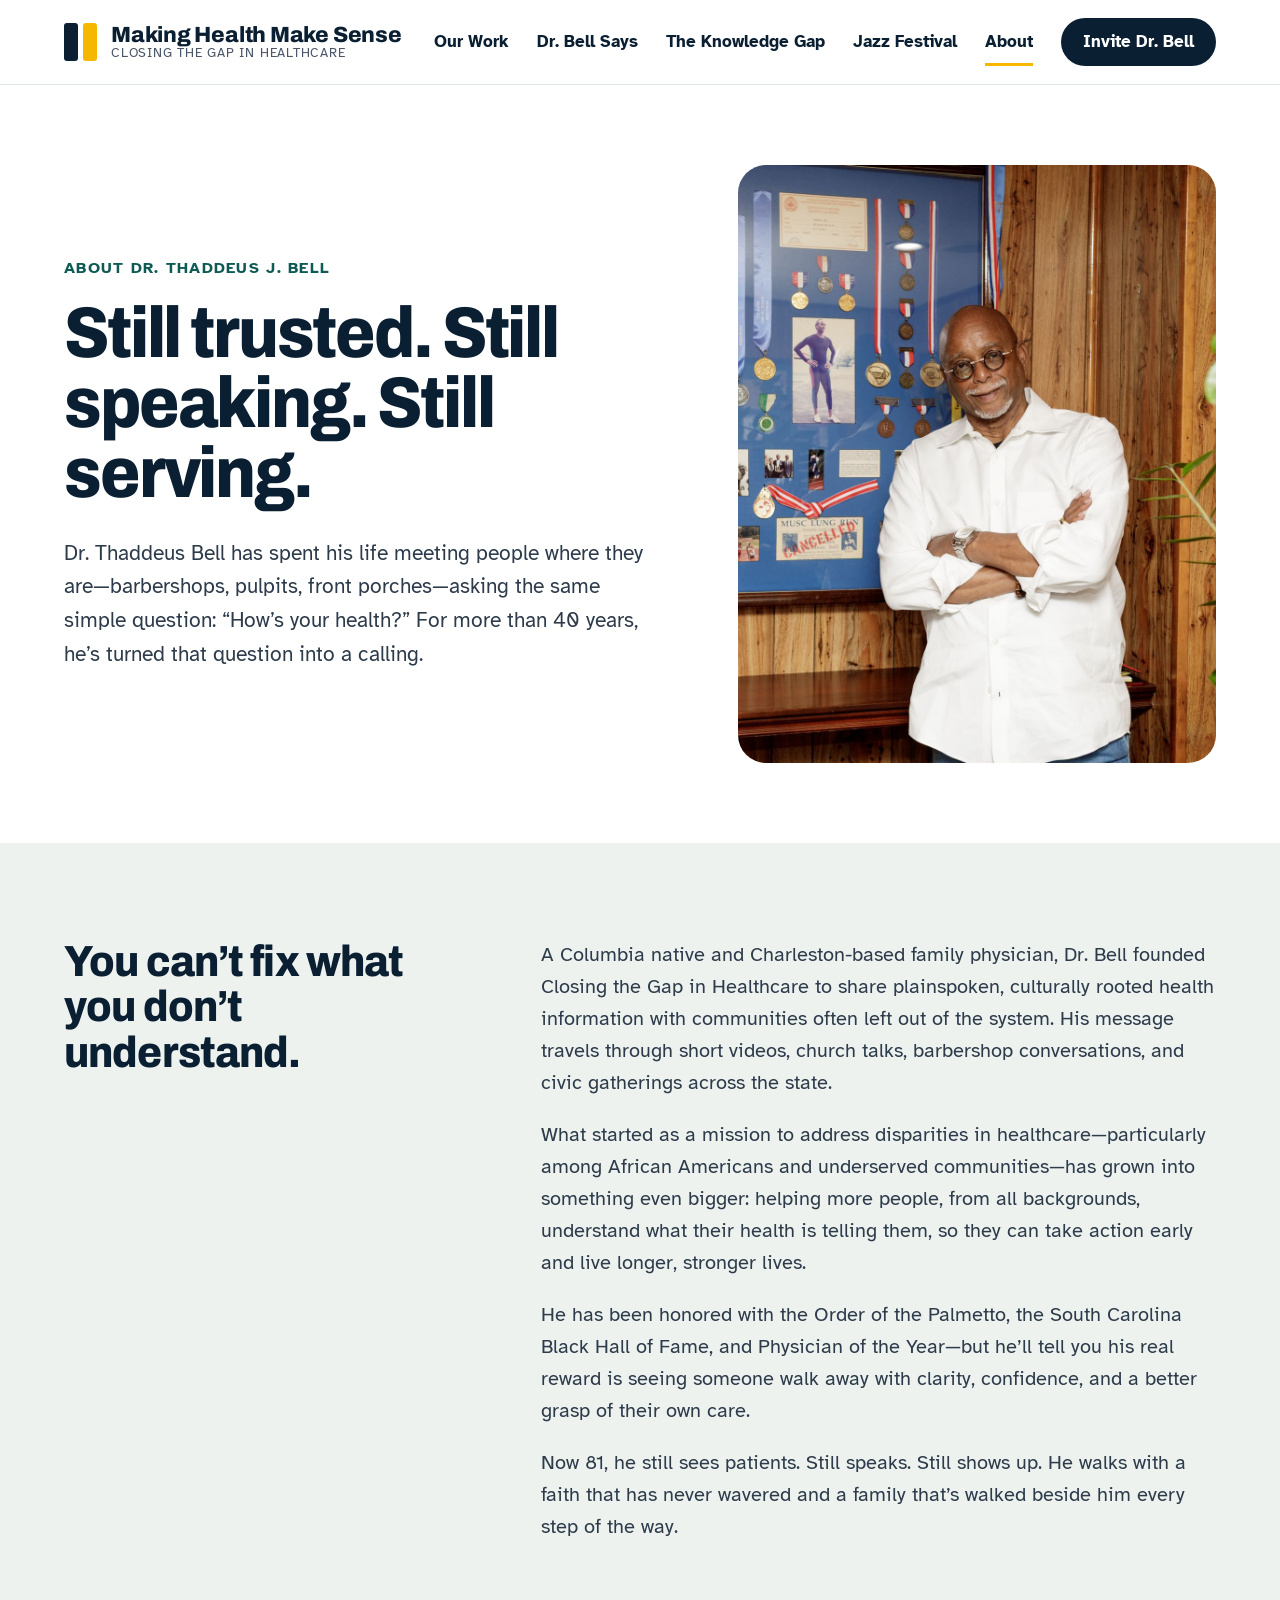
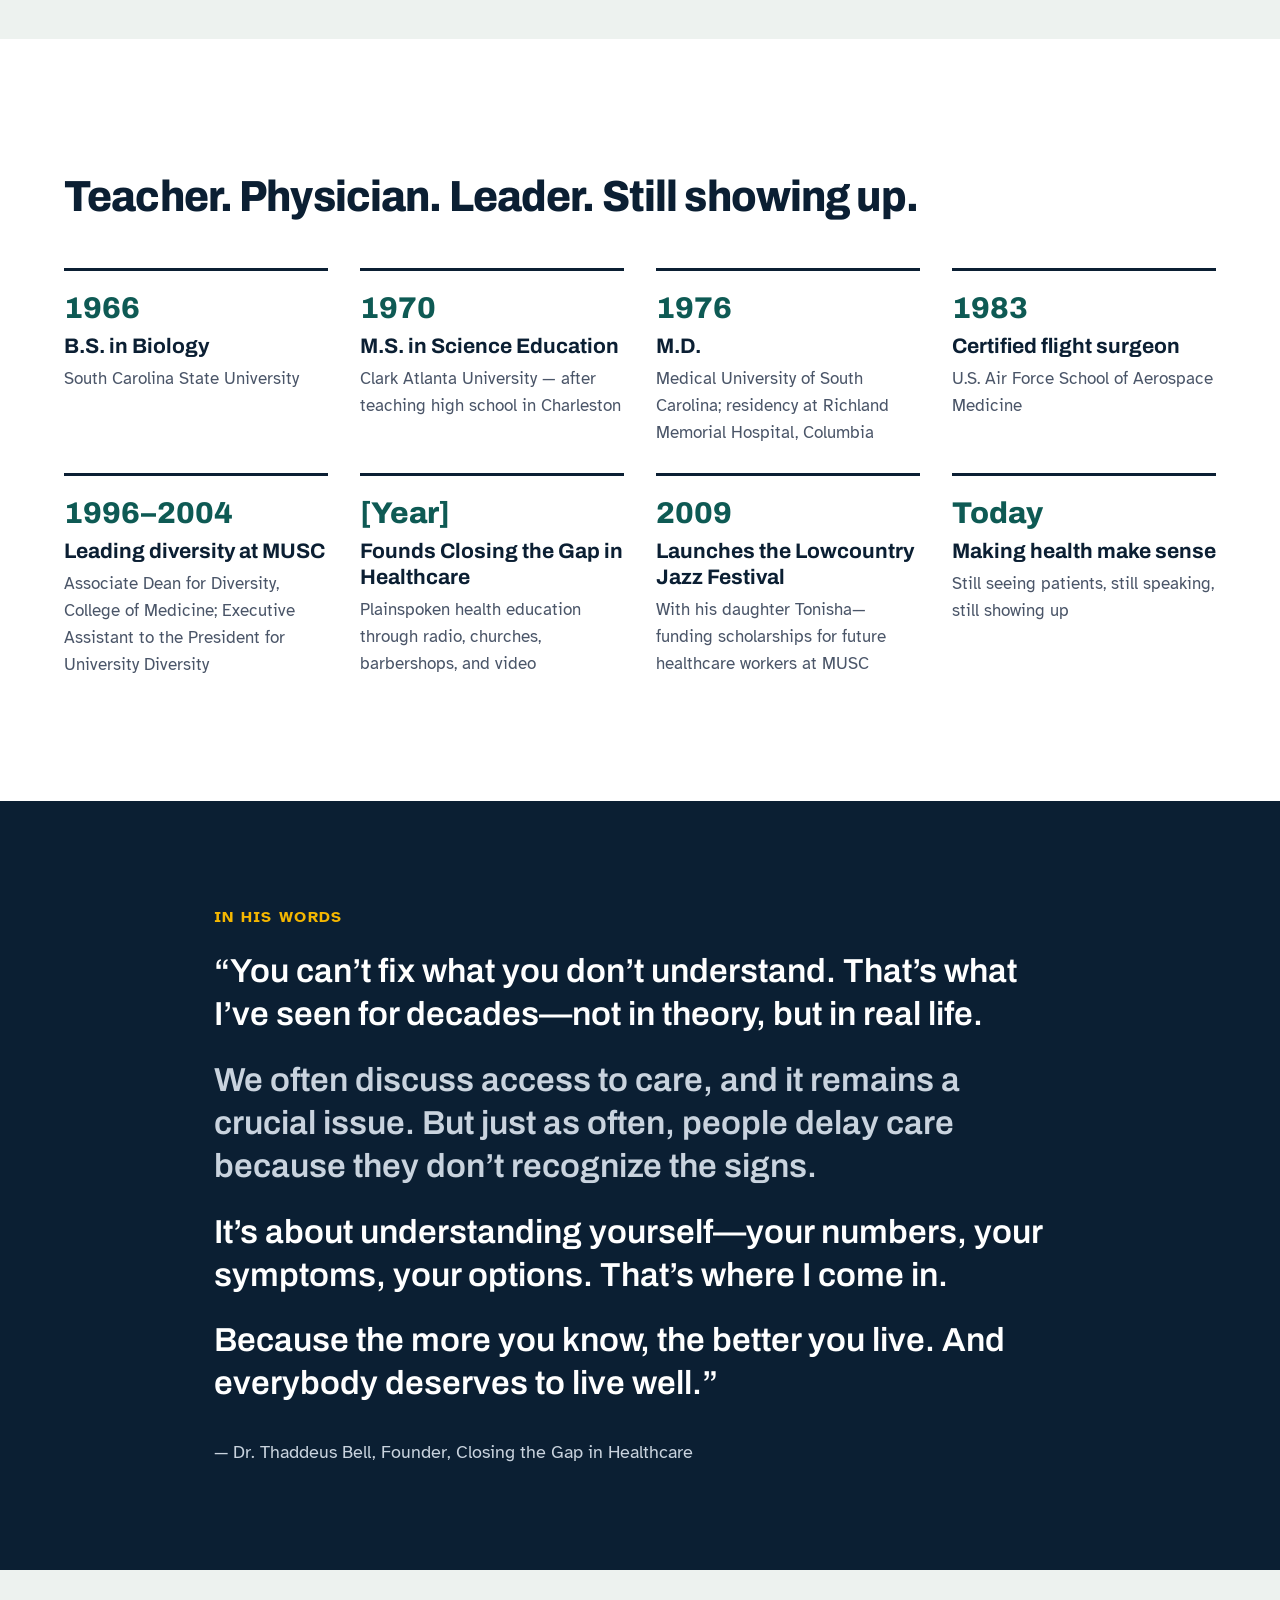
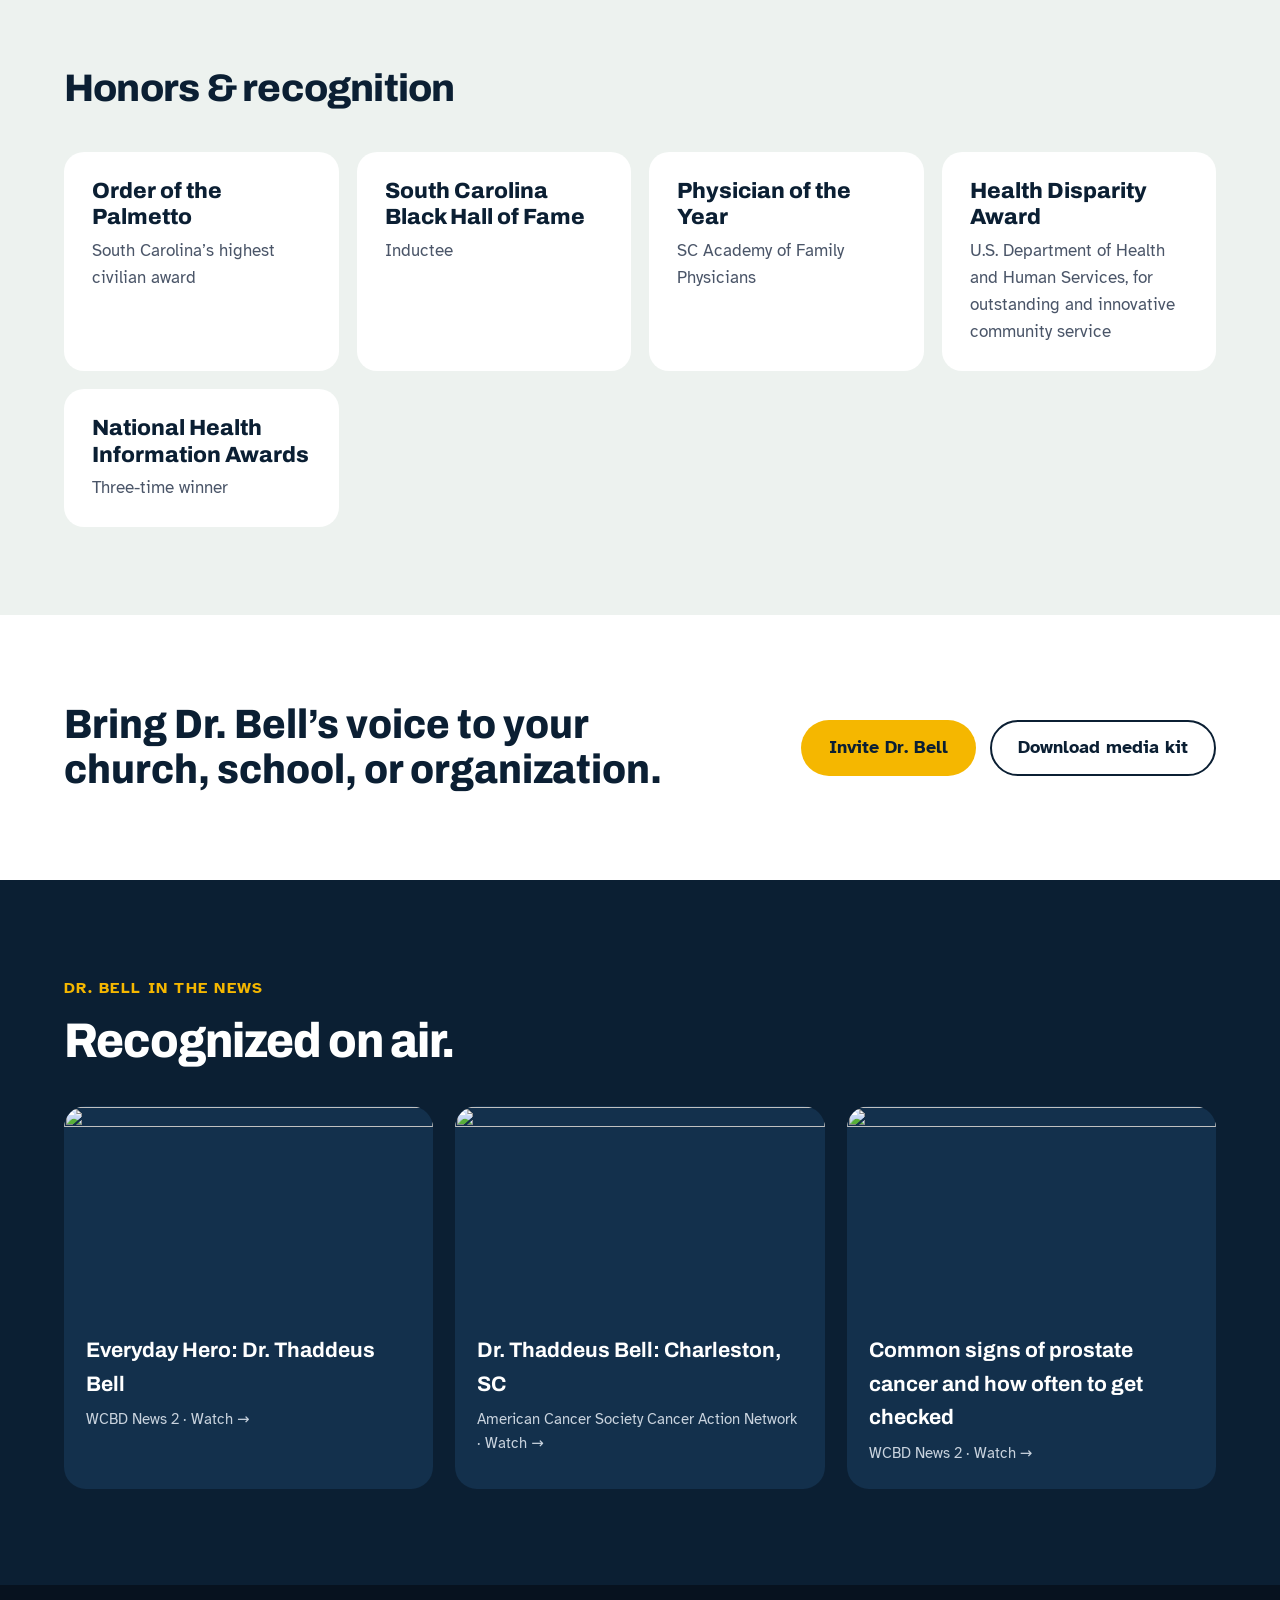
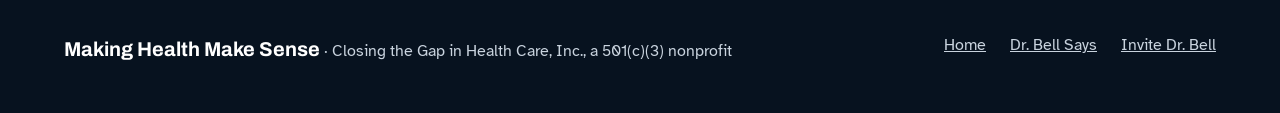
==== commit f42fbfe5: "New Dr. Bell Says page: topic picker, lite YouTube player, do-this-today and share cards, collection" ====
--- a/about.html
+++ b/about.html
@@ -187,6 +187,17 @@
 </div>
 </section>
 
+<section aria-labelledby="about-news" style="background:#0B1F33;color:#FFFFFF">
+<div style="max-width:1200px;margin:0 auto;padding:96px 24px">
+<p style="margin:0 0 14px;font-weight:700;font-size:16px;letter-spacing:.08em;text-transform:uppercase;color:#F5B700">Dr. Bell in the news</p>
+<h2 id="about-news" style="margin:0;font-family:'Archivo',sans-serif;font-weight:800;font-stretch:92%;font-size:clamp(34px,3.8vw,52px);line-height:1.05;letter-spacing:-.02em">Recognized on air.</h2>
+<div style="margin-top:40px;display:grid;grid-template-columns:repeat(auto-fit,minmax(280px,1fr));gap:22px">
+<a class="lift" href="dr-bell-says.html#news-title" style="display:flex;flex-direction:column;background:#13304C;border-radius:22px;overflow:hidden;color:#FFFFFF;text-decoration:none"><img src="https://i.ytimg.com/vi/jwAgpxJRmxo/hqdefault.jpg" alt="" loading="lazy" style="width:100%;aspect-ratio:16/9;object-fit:cover"><span style="padding:20px 22px 24px"><b style="display:block;font-family:'Archivo',sans-serif;font-size:21px">Everyday Hero: Dr. Thaddeus Bell</b><small style="display:block;margin-top:6px;color:#C9D3DE;font-size:15px">WCBD News 2 · Watch →</small></span></a>
+<a class="lift" href="dr-bell-says.html#news-title" style="display:flex;flex-direction:column;background:#13304C;border-radius:22px;overflow:hidden;color:#FFFFFF;text-decoration:none"><img src="https://i.ytimg.com/vi/XhA8KEYKKY8/hqdefault.jpg" alt="" loading="lazy" style="width:100%;aspect-ratio:16/9;object-fit:cover"><span style="padding:20px 22px 24px"><b style="display:block;font-family:'Archivo',sans-serif;font-size:21px">Dr. Thaddeus Bell: Charleston, SC</b><small style="display:block;margin-top:6px;color:#C9D3DE;font-size:15px">American Cancer Society Cancer Action Network · Watch →</small></span></a>
+<a class="lift" href="dr-bell-says.html#prostate" style="display:flex;flex-direction:column;background:#13304C;border-radius:22px;overflow:hidden;color:#FFFFFF;text-decoration:none"><img src="https://i.ytimg.com/vi/aAGulpEukyI/hqdefault.jpg" alt="" loading="lazy" style="width:100%;aspect-ratio:16/9;object-fit:cover"><span style="padding:20px 22px 24px"><b style="display:block;font-family:'Archivo',sans-serif;font-size:21px">Common signs of prostate cancer and how often to get checked</b><small style="display:block;margin-top:6px;color:#C9D3DE;font-size:15px">WCBD News 2 · Watch →</small></span></a>
+</div>
+</div>
+</section>
 <footer style="background: #07121F; color: #C9D3DE; font-size: 16px">
 <div style="max-width: 1200px; margin: 0 auto; padding: 48px 24px; display: flex; flex-wrap: wrap; justify-content: space-between; gap: 20px">
 <span><strong style="color: #FFFFFF; font-family: 'Archivo', sans-serif; font-size: 20px">Making Health Make Sense</strong> · Closing the Gap in Health Care, Inc., a 501(c)(3) nonprofit</span>
--- a/assets/site.css
+++ b/assets/site.css
@@ -18,3 +18,69 @@
 
 .skip{position:absolute;left:-999px;top:8px;z-index:200;background:var(--gold);color:var(--ink);padding:12px 18px;border-radius:999px;font-weight:700}
 .skip:focus{left:16px}
+
+/* shared chrome */
+*{box-sizing:border-box}
+body{margin:0;overflow-x:clip;background:#fff;color:var(--ink);font-family:'Atkinson Hyperlegible',system-ui,sans-serif;font-size:19px;line-height:1.6}
+img{max-width:100%;display:block}
+a{color:var(--teal)}
+a:focus-visible,button:focus-visible,input:focus-visible{outline:3px solid var(--gold);outline-offset:3px}
+.wrap{max-width:1280px;margin:0 auto;padding:0 28px}
+.display{font-family:'Archivo',sans-serif;font-weight:800;letter-spacing:-.03em;line-height:.95}
+.eyebrow{display:inline-flex;align-items:center;gap:12px;font-family:'Archivo',sans-serif;font-weight:700;font-stretch:110%;font-size:14px;letter-spacing:.16em;text-transform:uppercase}
+.eyebrow::before{content:"";width:34px;height:3px;background:var(--gold);border-radius:2px}
+.btn{display:inline-flex;align-items:center;gap:10px;min-height:56px;padding:0 28px;border-radius:999px;font-weight:700;font-size:18px;text-decoration:none;transition:transform .25s var(--ease),background .25s}
+.btn:hover{transform:translateY(-2px)}
+.btn-gold{background:var(--gold);color:var(--ink)}
+.btn-ghost{border:2px solid currentColor;color:inherit}
+.btn-ink{background:var(--ink);color:#fff}
+
+/* ---------- Opening curtain ---------- */
+#curtain{display:none}
+.js #curtain{position:fixed;inset:0;z-index:100;background:var(--ink);display:flex;align-items:center;justify-content:center;flex-direction:column;gap:28px;transition:transform 1s cubic-bezier(.76,0,.24,1)}
+#curtain.lift-off{transform:translateY(-100%)}
+.c-bars{display:flex;gap:10px;height:96px;align-items:flex-end}
+.c-bars span{width:30px;border-radius:5px;animation:grow 1s var(--ease) forwards;height:0}
+.c-bars span:first-child{background:#fff}
+.c-bars span:last-child{background:var(--gold);animation-delay:.18s}
+@keyframes grow{to{height:96px}}
+.c-word{color:#fff;font-family:'Archivo',sans-serif;font-weight:800;font-stretch:115%;font-size:clamp(20px,3vw,30px);letter-spacing:.02em;overflow:hidden;padding:0 4px .18em;line-height:1.2}
+.c-word span{display:inline-block;transform:translateY(110%);animation:up .8s var(--ease) .55s forwards}
+@keyframes up{to{transform:none}}
+
+/* ---------- Header ---------- */
+.site-header{position:fixed;top:0;left:0;right:0;z-index:50;color:#fff;transition:background .35s,color .35s,box-shadow .35s}
+.site-header.scrolled{background:rgba(255,255,255,.96);color:var(--ink);box-shadow:0 1px 0 #E1E7E4;backdrop-filter:blur(8px)}
+.nav{display:flex;align-items:center;justify-content:space-between;gap:24px;padding:18px 28px;max-width:1280px;margin:0 auto}
+.brand{display:flex;align-items:center;gap:14px;text-decoration:none;color:inherit}
+.brand-bars{display:flex;gap:5px}.brand-bars i{width:13px;height:36px;border-radius:3px;background:currentColor}.brand-bars i+i{background:var(--gold)}
+.brand b{display:block;font-family:'Archivo',sans-serif;font-weight:800;font-size:20px;line-height:1.05}
+.brand small{display:block;font-size:12px;letter-spacing:.08em;text-transform:uppercase;opacity:.75}
+.links{display:flex;align-items:center;gap:26px;font-weight:700;font-size:16px}
+.links a{color:inherit;text-decoration:none;padding:8px 0;background:linear-gradient(var(--gold),var(--gold)) left bottom/0 3px no-repeat;transition:background-size .3s var(--ease)}
+.links a:hover{background-size:100% 3px}
+.links .btn{padding:0 22px;min-height:46px;background:var(--gold);color:var(--ink)}
+.menu-btn{display:none;background:none;border:2px solid currentColor;color:inherit;border-radius:999px;min-height:46px;padding:0 18px;font:inherit;font-weight:700;cursor:pointer;line-height:1;font-size:16px}
+@media (max-width:1020px){
+  .menu-btn{display:inline-flex;align-items:center}
+  .site-header{background:rgba(11,31,51,.94)}
+  .site-header.scrolled{background:rgba(255,255,255,.97)}
+  .nav{padding:12px 18px}
+  .brand small{display:none}
+  .brand b{font-size:18px}
+  .links{position:fixed;inset:0;background:var(--ink);color:#fff;flex-direction:column;justify-content:center;gap:22px;font-size:28px;font-family:'Archivo',sans-serif;transform:translateY(-100%);transition:transform .5s var(--ease);z-index:-1}
+  .links.open{transform:none}
+  body.menu-open .site-header{color:#fff;background:transparent;box-shadow:none}
+}
+
+
+body[data-handbuilt] footer{background:#07121F;color:#C9D3DE;font-size:16px;padding:70px 0 34px}
+.foot{display:flex;flex-wrap:wrap;justify-content:space-between;gap:40px}
+.foot b{color:#fff;font-family:'Archivo',sans-serif;font-size:24px}
+.foot nav{display:flex;flex-wrap:wrap;gap:40px 64px}
+.foot nav div{display:flex;flex-direction:column;gap:10px}
+.foot nav span{color:#fff;font-weight:700}
+.foot a{color:#C9D3DE}
+.legal{margin-top:48px;padding-top:24px;border-top:1px solid #1E3248;font-size:15px;color:#9FB0C2}
+
+.links a[aria-current="page"]{background-size:100% 3px}
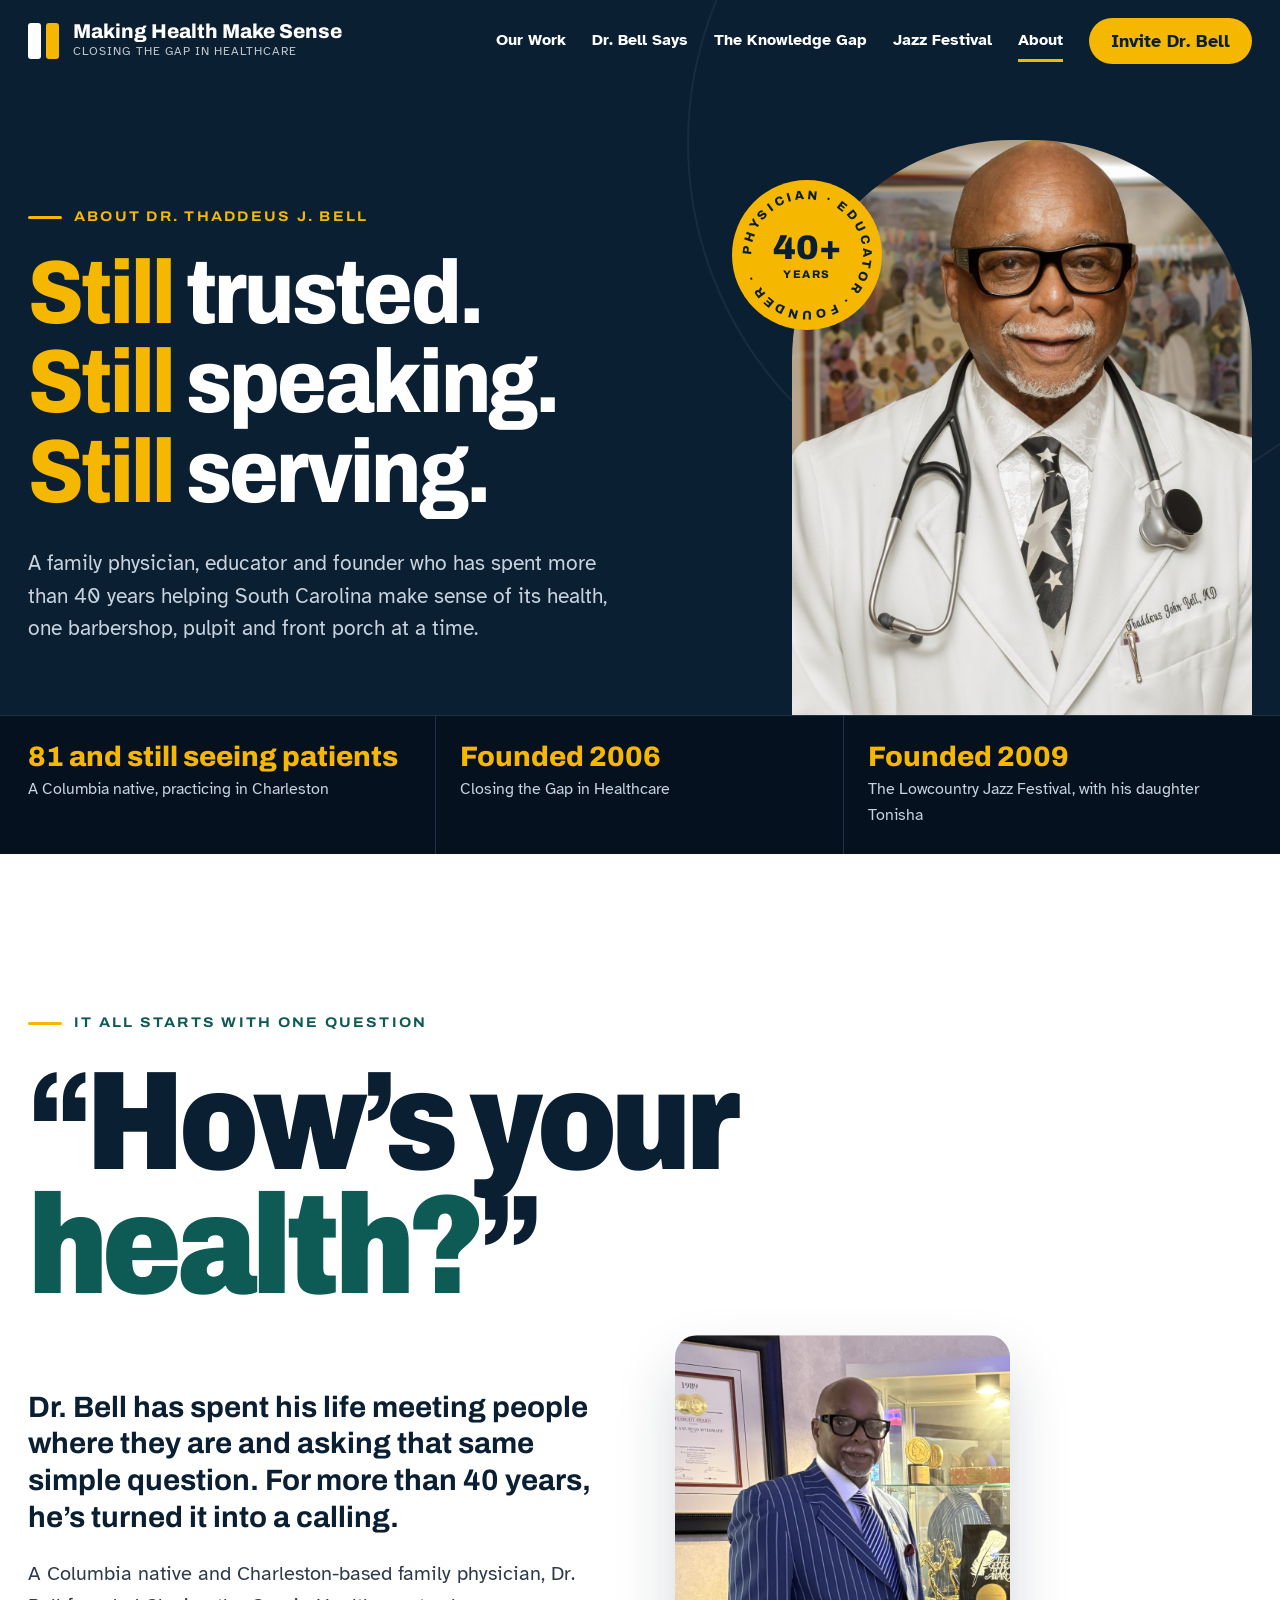
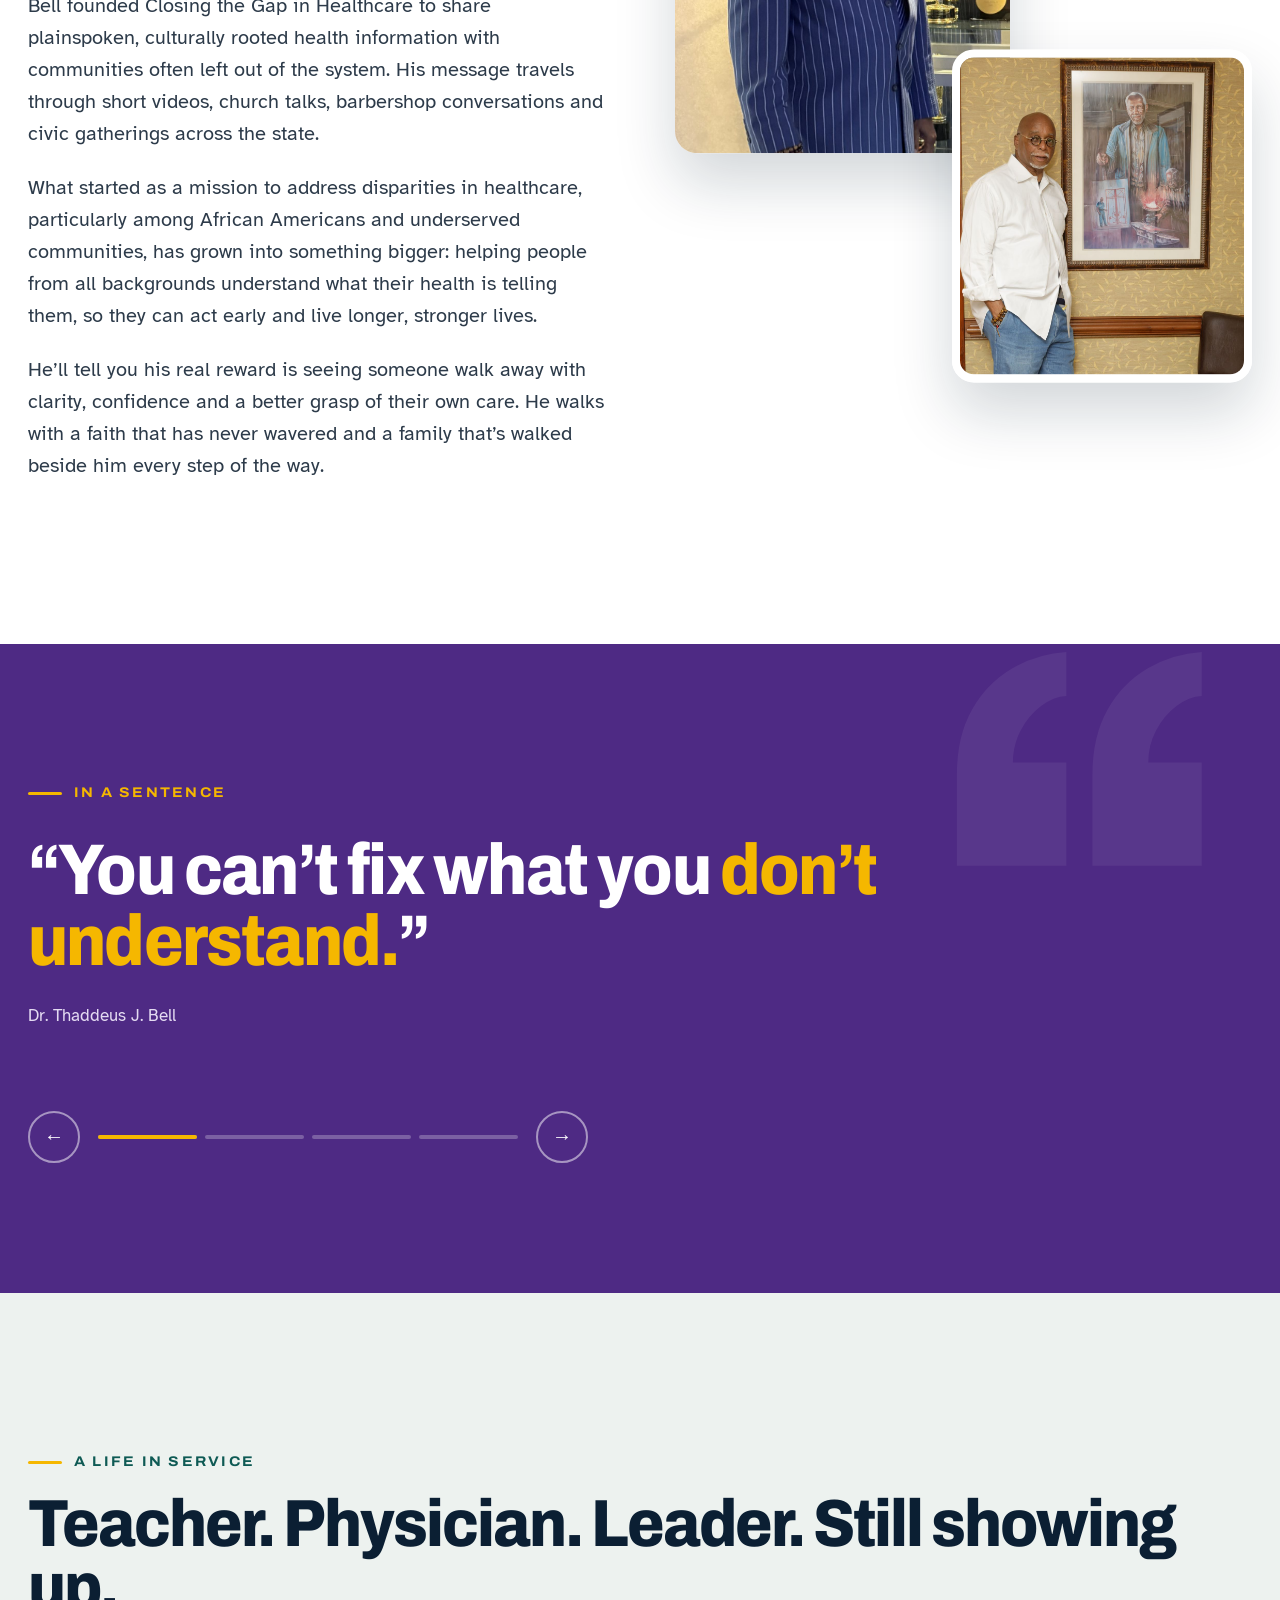
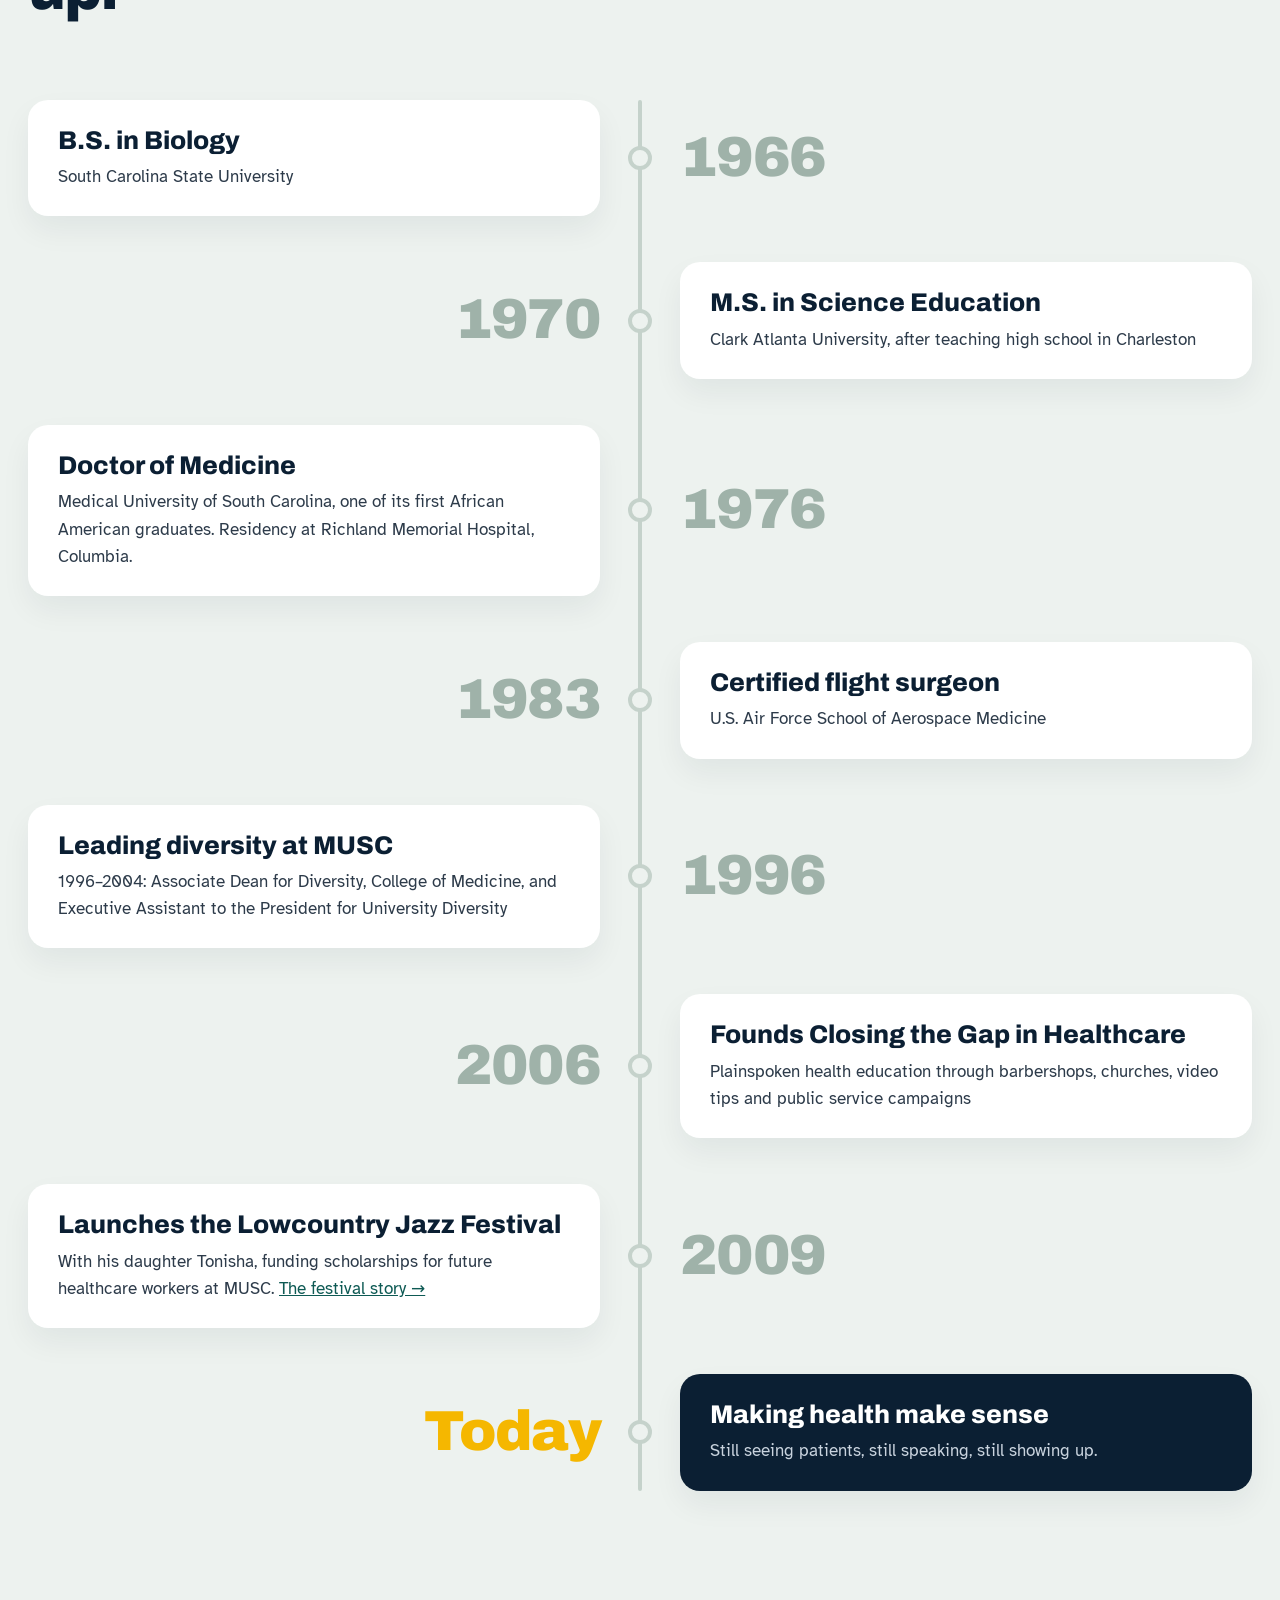
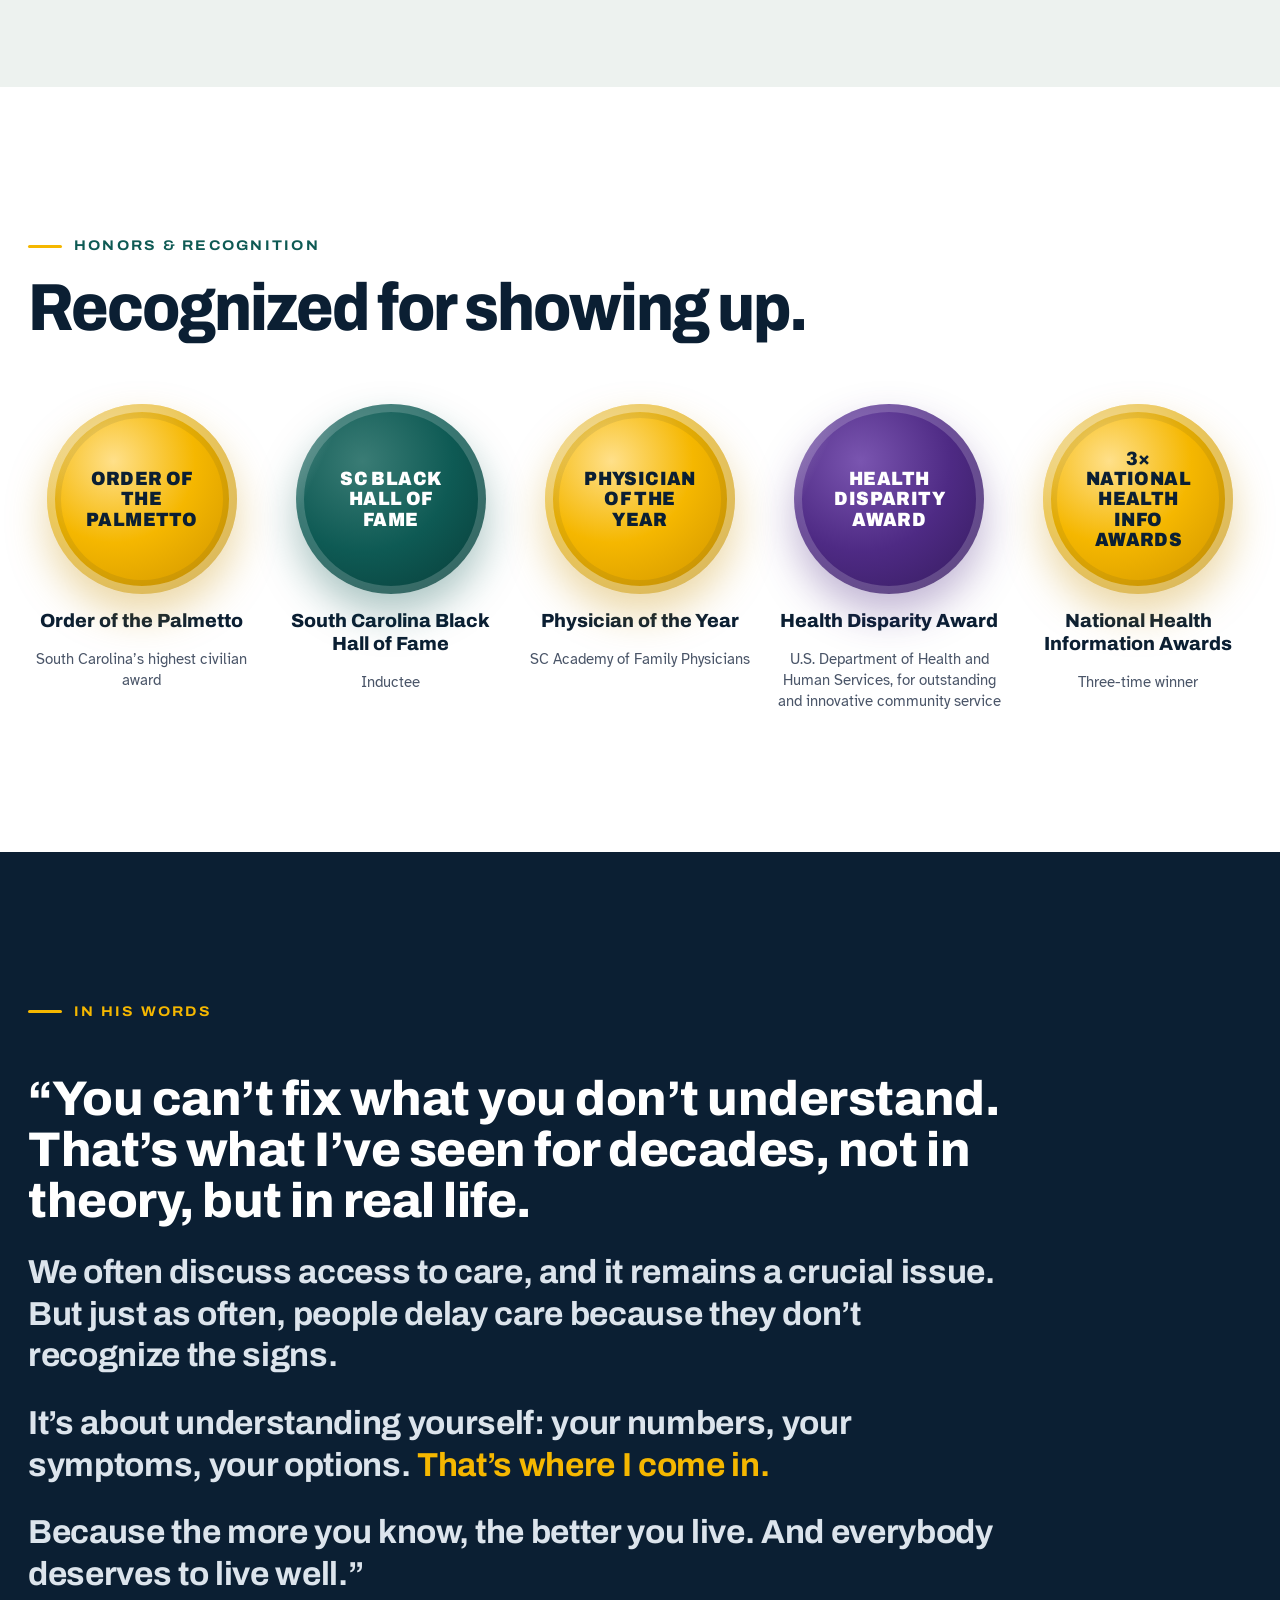
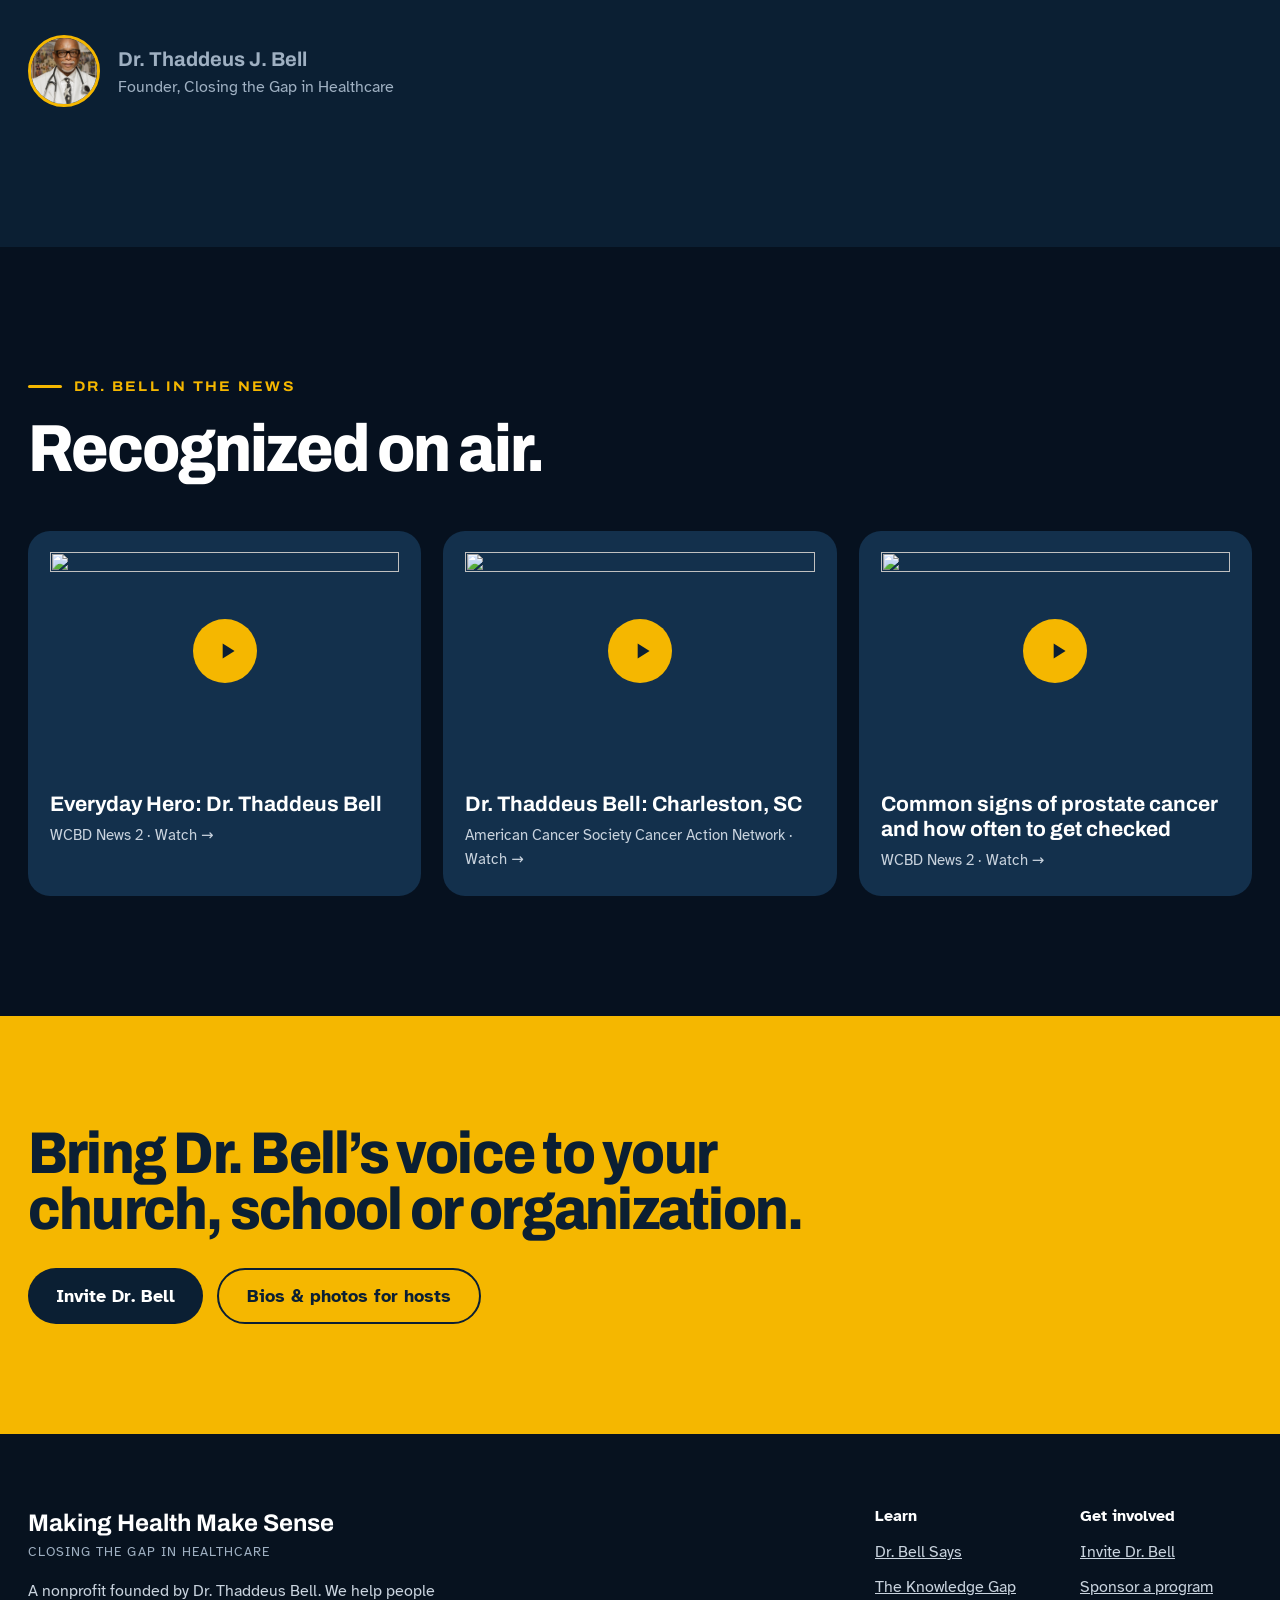
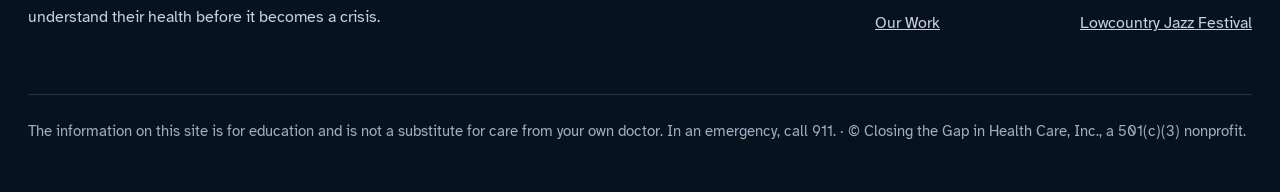
==== commit b0f0080d: "Rebuild About (stagger hero, quote carousel, drawn life path, honor medallions, news) and Invite Dr." ====
--- a/about.html
+++ b/about.html
@@ -3,208 +3,389 @@
 <head>
 <meta charset="utf-8">
 <meta name="viewport" content="width=device-width, initial-scale=1">
-<title>About Dr. Bell — Making Health Make Sense</title>
-<meta name="description" content="About Dr. Thaddeus J. Bell — family physician, educator, and founder of Closing the Gap in Healthcare and the Lowcountry Jazz Festival.">
-<meta property="og:title" content="About Dr. Bell — Making Health Make Sense">
-<meta property="og:description" content="About Dr. Thaddeus J. Bell — family physician, educator, and founder of Closing the Gap in Healthcare and the Lowcountry Jazz Festival.">
+<title>About Dr. Thaddeus J. Bell · Making Health Make Sense</title>
+<meta name="description" content="Family physician, educator and founder of Closing the Gap in Healthcare and the Lowcountry Jazz Festival. For more than 40 years, Dr. Thaddeus Bell has helped South Carolina make sense of its health.">
+<meta property="og:title" content="About Dr. Thaddeus J. Bell — Still trusted. Still speaking. Still serving.">
+<meta property="og:description" content="More than 40 years of making health make sense, from barbershops and pulpits to front porches.">
 <meta property="og:image" content="/img/bell-portrait.jpg">
 <link rel="icon" href="data:image/svg+xml,%3Csvg xmlns='http://www.w3.org/2000/svg' viewBox='0 0 32 32'%3E%3Crect x='6' y='4' width='8' height='24' rx='2' fill='%230B1F33'/%3E%3Crect x='18' y='4' width='8' height='24' rx='2' fill='%23F5B700'/%3E%3C/svg%3E">
 <script>document.documentElement.classList.add('js');setTimeout(function(){document.documentElement.classList.add('reveal-fallback')},3500);</script>
+<link rel="preconnect" href="https://fonts.googleapis.com">
+<link rel="stylesheet" href="https://fonts.googleapis.com/css2?family=Archivo:wdth,wght@62..125,500..900&family=Atkinson+Hyperlegible:ital,wght@0,400;0,700;1,400&display=swap">
 <link rel="stylesheet" href="/assets/site.css">
-<link rel="preconnect" href="https://fonts.googleapis.com">
-<link rel="stylesheet" href="https://fonts.googleapis.com/css2?family=Archivo:wdth,wght@62..125,500..900&amp;family=Atkinson+Hyperlegible:ital,wght@0,400;0,700;1,400&amp;display=swap">
 <style>
-body{margin:0;background:#FFFFFF}
-a{color:#0E5A54}a:hover{color:#0B1F33}
-.ph{background-color:#DCE5E0;background-image:repeating-linear-gradient(135deg,rgba(11,31,51,.05) 0 12px,transparent 12px 24px)}
-a:focus-visible{outline:3px solid #F5B700;outline-offset:3px}
+/* ===== 1. Hero ===== */
+.hero{background:var(--ink);color:#fff;padding:140px 0 0;overflow:hidden;position:relative}
+.hero::before{content:"";position:absolute;right:-12vw;top:-18vw;width:58vw;height:58vw;border-radius:50%;border:2px solid rgba(255,255,255,.06)}
+.hero-grid{position:relative;display:grid;grid-template-columns:minmax(0,1.15fr) minmax(0,.85fr);gap:56px;align-items:end}
+.hero h1{margin:22px 0 0;font-size:clamp(52px,7vw,116px);font-stretch:88%;line-height:.94}
+.hero h1 .ln{display:block;overflow:hidden;padding-bottom:.06em}
+.hero h1 .ln span{display:inline-block;transform:translateY(105%);transition:transform 1s cubic-bezier(.2,.8,.2,1)}
+.hero h1 .ln:nth-child(2) span{transition-delay:.12s}.hero h1 .ln:nth-child(3) span{transition-delay:.24s}
+.opened .hero h1 .ln span,.reveal-fallback .hero h1 .ln span,html:not(.js) .hero h1 .ln span{transform:none}
+.hero h1 b{color:var(--gold);font-weight:inherit}
+.hero .lede{margin:28px 0 0;font-size:21px;line-height:1.55;color:#C9D3DE;max-width:600px}
+.portrait{position:relative;justify-self:end;width:min(100%,460px)}
+.portrait img{width:100%;height:auto;aspect-ratio:4/5;object-fit:cover;object-position:50% 20%;border-radius:220px 220px 0 0}
+.badge{position:absolute;left:-60px;top:40px;width:150px;height:150px;border-radius:50%;background:var(--gold);color:var(--ink);display:grid;place-items:center}
+.badge svg{position:absolute;inset:0;width:100%;height:100%;animation:spin 18s linear infinite}
+.badge b{font-family:'Archivo',sans-serif;font-weight:900;font-size:34px;line-height:1;text-align:center}
+.badge b small{display:block;font-size:11px;letter-spacing:.14em;text-transform:uppercase;font-weight:800;margin-top:4px}
+@keyframes spin{to{transform:rotate(360deg)}}
+.factbar{position:relative;margin-top:0;background:#06111F;border-top:1px solid #1E3248}
+.factbar .wrap{display:grid;grid-template-columns:repeat(3,minmax(0,1fr))}
+.factbar div div{padding:26px 24px 26px 0;border-right:1px solid #1E3248}
+.factbar div div:last-child{border-right:0}
+.factbar div div+div{padding-left:24px}
+.factbar strong{display:block;font-family:'Archivo',sans-serif;font-weight:800;font-size:clamp(22px,2.2vw,30px);color:var(--gold);line-height:1.1}
+.factbar span{display:block;margin-top:4px;color:#C9D3DE;font-size:16px}
+@media (max-width:900px){
+  .hero{padding:110px 0 0}.hero-grid{grid-template-columns:1fr;gap:40px}
+  .portrait{justify-self:center;width:min(86%,380px)}.badge{left:-30px;width:120px;height:120px}.badge b{font-size:28px}
+  .factbar .wrap{grid-template-columns:1fr}.factbar div div,.factbar div div+div{padding:18px 0;border-right:0;border-bottom:1px solid #1E3248}
+}
+@media (prefers-reduced-motion: reduce){.badge svg{animation:none}.hero h1 .ln span{transition:none;transform:none}}
+
+/* ===== 2. The question ===== */
+.question{padding:150px 0 140px;background:#fff;overflow:hidden}
+.question .eyebrow{color:var(--teal)}
+.q-big{margin:26px 0 0;font-family:'Archivo',sans-serif;font-weight:900;font-stretch:84%;font-size:clamp(64px,11vw,190px);line-height:.88;letter-spacing:-.04em;color:var(--ink)}
+.q-big em{font-style:normal;color:var(--teal)}
+.q-grid{display:grid;grid-template-columns:minmax(0,1fr) minmax(0,1fr);gap:70px;margin-top:80px;align-items:start}
+.q-grid p{margin:0 0 22px;font-size:20px;color:#2D3B4A}
+.q-grid p.lead{font-family:'Archivo',sans-serif;font-weight:700;font-size:clamp(24px,2.3vw,32px);line-height:1.25;color:var(--ink)}
+.q-photos{position:relative;height:620px}
+.q-photos img{position:absolute;object-fit:cover;border-radius:22px;box-shadow:0 30px 60px rgba(11,31,51,.18)}
+.q-photos .a{left:0;top:0;width:58%;height:auto;aspect-ratio:4/5;object-position:50% 20%}
+.q-photos .b{right:0;top:180px;width:52%;height:auto;aspect-ratio:9/10;object-position:50% 30%;border:8px solid #fff}
+.q-photos small{position:absolute;left:0;bottom:0;font-size:15px;color:var(--muted);max-width:60%}
+@media (max-width:900px){.question{padding:90px 0}.q-grid{grid-template-columns:1fr;gap:40px;margin-top:50px}.q-photos{height:460px}.q-photos .b{top:130px}}
+
+/* ===== 3. Signature quotes ===== */
+.quotes{background:var(--purple);color:#fff;padding:130px 0;position:relative;overflow:hidden}
+.quotes::before{content:"“";position:absolute;right:4vw;top:-6vw;font-family:'Archivo',sans-serif;font-weight:900;font-size:min(46vw,620px);line-height:1;color:rgba(255,255,255,.06);pointer-events:none}
+.quotes .eyebrow{color:var(--gold)}
+.qslides{position:relative;min-height:clamp(220px,20vw,300px);margin-top:30px}
+.qs{position:absolute;inset:0;margin:0;opacity:0;transform:translateY(20px);transition:opacity .6s var(--ease),transform .6s var(--ease);pointer-events:none}
+.qs.on{opacity:1;transform:none;pointer-events:auto}
+.qs p{margin:0;font-family:'Archivo',sans-serif;font-weight:800;font-stretch:88%;font-size:clamp(40px,5.6vw,92px);line-height:1;letter-spacing:-.025em;max-width:1100px}
+.qs p em{font-style:normal;color:var(--gold)}
+.qs cite{display:block;margin-top:24px;font-style:normal;font-size:17px;color:#E4DBF2}
+.qctrl{display:flex;align-items:center;gap:18px;margin-top:20px}
+.qbars{display:flex;gap:8px;flex:1;max-width:420px}
+.qbars button{appearance:none;flex:1;height:30px;border:0;background:none;padding:0;cursor:pointer;position:relative}
+.qbars button::before{content:"";position:absolute;left:0;right:0;top:13px;height:4px;border-radius:2px;background:rgba(255,255,255,.25)}
+.qbars button i{position:absolute;left:0;top:13px;height:4px;border-radius:2px;background:var(--gold);width:0}
+.qbars button.done i{width:100%}
+.qbars button.on i{animation:fill var(--dur,6s) linear forwards}
+.quotes.paused .qbars button.on i{animation-play-state:paused}
+@keyframes fill{to{width:100%}}
+.qbtn{appearance:none;width:52px;height:52px;border-radius:50%;border:2px solid rgba(255,255,255,.5);background:none;color:#fff;font-size:20px;cursor:pointer}
+.qbtn:hover{background:#fff;color:var(--purple)}
+@media (max-width:760px){.quotes{padding:90px 0}.qslides{min-height:250px}}
+@media (prefers-reduced-motion: reduce){.qs{transition:none}.qbars button.on i{animation:none;width:100%}}
+
+/* ===== 4. Life path ===== */
+.path{padding:150px 0;background:var(--sage)}
+.path .eyebrow{color:var(--teal)}
+.path h2,.honors h2,.words h2,.news h2{margin:20px 0 0;font-size:clamp(42px,5.2vw,82px);font-stretch:90%}
+.path-list{position:relative;list-style:none;margin:80px 0 0;padding:0;--pp:0}
+.path-list::before,.path-list::after{content:"";position:absolute;left:50%;top:0;bottom:0;width:4px;margin-left:-2px;border-radius:2px;background:#C5D2CB}
+.path-list::after{background:var(--teal);transform-origin:top;transform:scaleY(var(--pp))}
+.pi{position:relative;display:grid;grid-template-columns:minmax(0,1fr) 80px minmax(0,1fr);align-items:center;margin-bottom:46px}
+.pi .card{background:#fff;border-radius:20px;padding:26px 30px;box-shadow:0 14px 30px rgba(11,31,51,.06);transition:transform .5s var(--ease),box-shadow .5s}
+.pi .yr{font-family:'Archivo',sans-serif;font-weight:900;font-size:clamp(40px,4.4vw,68px);line-height:.9;letter-spacing:-.03em;color:#9FB2A9;transition:color .5s}
+.pi:nth-child(odd) .card{grid-column:1}.pi:nth-child(odd) .yr{grid-column:3;grid-row:1}
+.pi:nth-child(even) .card{grid-column:3}.pi:nth-child(even) .yr{grid-column:1;grid-row:1;text-align:right}
+.pi .dot{grid-column:2;grid-row:1;justify-self:center;width:24px;height:24px;border-radius:50%;background:var(--sage);border:4px solid #C5D2CB;position:relative;z-index:1;transition:background .4s,border-color .4s,transform .4s}
+.pi.lit .dot{background:var(--gold);border-color:var(--teal);transform:scale(1.2)}
+.pi.lit .yr{color:var(--teal)}
+.pi h3{margin:0;font-family:'Archivo',sans-serif;font-weight:800;font-size:clamp(22px,2vw,28px);line-height:1.15}
+.pi p{margin:8px 0 0;font-size:17px;color:#2D3B4A}
+.pi.today .card{background:var(--ink);color:#fff}.pi.today p{color:#C9D3DE}
+.pi.today .yr{color:var(--gold)!important}
+@media (max-width:820px){
+  .path{padding:90px 0}.path-list{margin-top:50px}
+  .path-list::before,.path-list::after{left:12px}
+  .pi,.pi:nth-child(n){grid-template-columns:24px minmax(0,1fr);gap:8px 20px;margin-bottom:30px;align-items:start}
+  .pi .dot{grid-column:1!important;grid-row:1!important;justify-self:start;margin-top:8px}
+  .pi .yr,.pi:nth-child(n) .yr{grid-column:2!important;grid-row:1!important;text-align:left!important;font-size:40px}
+  .pi .card,.pi:nth-child(n) .card{grid-column:2!important;grid-row:2!important;padding:20px 22px}
+}
+
+/* ===== 5. Honors ===== */
+.honors{padding:140px 0;background:#fff}
+.honors .eyebrow{color:var(--teal)}
+.medals{display:grid;grid-template-columns:repeat(5,minmax(0,1fr));gap:22px;margin-top:64px;perspective:900px}
+.medal{display:flex;flex-direction:column;align-items:center;text-align:center;gap:16px;transform-style:preserve-3d;transition:transform .25s ease-out}
+.medal .disc{width:min(100%,190px);aspect-ratio:1;border-radius:50%;display:grid;place-items:center;position:relative;background:radial-gradient(circle at 35% 30%,#FFE08A,#F5B700 45%,#C98F00);box-shadow:inset 0 0 0 8px rgba(255,255,255,.35),inset 0 0 0 14px rgba(11,31,51,.08),0 20px 40px rgba(201,143,0,.35)}
+.medal .disc::after{content:"";position:absolute;inset:0;border-radius:50%;background:linear-gradient(115deg,transparent 30%,rgba(255,255,255,.5) 45%,transparent 60%);background-size:250% 100%;background-position:var(--shine,100%) 0}
+.medal .disc b{font-family:'Archivo',sans-serif;font-weight:900;font-stretch:90%;font-size:clamp(16px,1.5vw,20px);line-height:1.05;color:var(--ink);padding:0 22%;text-transform:uppercase;letter-spacing:.02em}
+.medal:nth-child(2) .disc{background:radial-gradient(circle at 35% 30%,#3A7C75,var(--teal) 50%,#083A36);box-shadow:inset 0 0 0 8px rgba(255,255,255,.18),0 20px 40px rgba(14,90,84,.35)}
+.medal:nth-child(4) .disc{background:radial-gradient(circle at 35% 30%,#7A55B0,var(--purple) 50%,#331A5A);box-shadow:inset 0 0 0 8px rgba(255,255,255,.18),0 20px 40px rgba(78,42,132,.35)}
+.medal:nth-child(2) .disc b,.medal:nth-child(4) .disc b{color:#fff}
+.medal h3{margin:0;font-family:'Archivo',sans-serif;font-weight:800;font-size:19px;line-height:1.2}
+.medal p{margin:0;font-size:15px;color:var(--muted);line-height:1.4}
+@media (max-width:1020px){.medals{grid-template-columns:repeat(3,minmax(0,1fr))}}
+@media (max-width:600px){.honors{padding:90px 0}.medals{grid-template-columns:repeat(2,minmax(0,1fr));gap:30px 16px;margin-top:40px}.medal .disc b{font-size:14px}}
+
+/* ===== 6. In his words ===== */
+.words{background:var(--ink);color:#fff;padding:140px 0}
+.words .eyebrow{color:var(--gold)}
+.letter{margin-top:50px;max-width:980px}
+.letter p{margin:0 0 26px;font-family:'Archivo',sans-serif;font-weight:700;font-size:clamp(24px,2.6vw,38px);line-height:1.25;letter-spacing:-.01em;color:#DCE4EC}
+.letter p:first-child{font-weight:800;font-size:clamp(32px,3.8vw,58px);line-height:1.05;color:#fff}
+.letter p em{font-style:normal;color:var(--gold)}
+.sign{display:flex;align-items:center;gap:18px;margin-top:40px}
+.sign img{width:72px;height:72px;border-radius:50%;object-fit:cover;object-position:50% 18%;border:3px solid var(--gold)}
+.sign b{display:block;font-family:'Archivo',sans-serif;font-size:20px}
+.sign span{color:#9FB0C2;font-size:16px}
+@media (max-width:760px){.words{padding:90px 0}}
+
+/* ===== 7. News ===== */
+.news{background:#06111F;color:#fff;padding:120px 0}
+.news .eyebrow{color:var(--gold)}
+.news-grid{display:grid;grid-template-columns:repeat(3,minmax(0,1fr));gap:22px;margin-top:50px}
+.nc{display:flex;flex-direction:column;background:#13304C;border-radius:22px;overflow:hidden;color:#fff;text-decoration:none}
+.nc .th{position:relative}
+.nc img{width:100%;height:auto;aspect-ratio:16/9;object-fit:cover}
+.nc .th::after{content:"";position:absolute;left:50%;top:50%;width:64px;height:64px;margin:-32px 0 0 -32px;border-radius:50%;background:var(--gold) url("data:image/svg+xml,%3Csvg xmlns='http://www.w3.org/2000/svg' viewBox='0 0 24 24'%3E%3Cpath d='M8 5v14l11-7z' fill='%230B1F33'/%3E%3C/svg%3E") 56% 50%/26px no-repeat;transition:transform .3s var(--ease)}
+.nc:hover .th::after{transform:scale(1.12)}
+.nc span{padding:20px 22px 24px}
+.nc b{display:block;font-family:'Archivo',sans-serif;font-size:21px;line-height:1.2}
+.nc small{display:block;margin-top:6px;color:#C9D3DE;font-size:15px}
+@media (max-width:900px){.news{padding:90px 0}.news-grid{grid-template-columns:1fr}}
+
+/* ===== 8. CTA ===== */
+.cta{background:var(--gold);color:var(--ink);padding:110px 0}
+.cta-grid{display:flex;flex-wrap:wrap;align-items:center;justify-content:space-between;gap:30px}
+.cta h2{margin:0;font-size:clamp(38px,4.6vw,72px);max-width:820px;font-stretch:90%}
+.cta .ctas{display:flex;flex-wrap:wrap;gap:14px}
+@media (max-width:760px){.cta{padding:80px 0}}
 </style>
-<style>img{max-width:100%}*{box-sizing:border-box}</style>
 </head>
-<body>
-<div style="font-family: 'Atkinson Hyperlegible', system-ui, sans-serif; color: #0B1F33; font-size: 19px; line-height: 1.6; background: #FFFFFF">
-
-<header style="background: #FFFFFF; border-bottom: 1px solid #E1E7E4">
-<nav aria-label="Main" style="max-width: 1200px; margin: 0 auto; padding: 18px 24px; display: flex; flex-wrap: wrap; align-items: center; justify-content: space-between; gap: 16px 32px">
-<a href="index.html" style="display: flex; align-items: center; gap: 14px; text-decoration: none; color: #0B1F33">
-<span aria-hidden="true" style="display: flex; align-items: center; gap: 5px"><span style="width: 14px; height: 38px; background: #0B1F33; border-radius: 3px"></span><span style="width: 14px; height: 38px; background: #F5B700; border-radius: 3px"></span></span>
-<span style="display: flex; flex-direction: column; line-height: 1.05"><span style="font-family: 'Archivo', sans-serif; font-weight: 800; font-size: 22px; letter-spacing: -0.01em">Making Health Make Sense</span><span style="font-size: 13px; color: #4A5568; letter-spacing: 0.06em; text-transform: uppercase">Closing the Gap in Healthcare</span></span>
-</a>
-<div style="display: flex; flex-wrap: wrap; align-items: center; gap: 6px 28px; font-size: 17px; font-weight: 700">
-<a href="our-work.html" style="color: #0B1F33; text-decoration: none; padding: 10px 0">Our Work</a>
-<a href="dr-bell-says.html" style="color: #0B1F33; text-decoration: none; padding: 10px 0">Dr. Bell Says</a>
-<a href="knowledge-gap.html" style="color: #0B1F33; text-decoration: none; padding: 10px 0">The Knowledge Gap</a>
-<a href="jazz-festival.html" style="color: #0B1F33; text-decoration: none; padding: 10px 0">Jazz Festival</a>
-<a href="about.html" aria-current="page" style="color: #0B1F33; text-decoration: none; padding: 10px 0; box-shadow: inset 0 -3px 0 #F5B700">About</a>
-<a href="invite.html" style="display: inline-flex; align-items: center; min-height: 48px; padding: 0 22px; background: #0B1F33; color: #FFFFFF; border-radius: 999px; text-decoration: none">Invite Dr. Bell</a>
-</div>
-</nav>
+<body data-handbuilt>
+<a class="skip" href="#main">Skip to content</a>
+
+<header class="site-header" data-header>
+  <div class="nav">
+    <a class="brand" href="index.html" aria-label="Making Health Make Sense home">
+      <span class="brand-bars" aria-hidden="true"><i></i><i></i></span>
+      <span><b>Making Health Make Sense</b><small>Closing the Gap in Healthcare</small></span>
+    </a>
+    <button class="menu-btn" type="button" data-menu-toggle aria-expanded="false" aria-controls="site-menu">Menu</button>
+    <nav class="links" id="site-menu" aria-label="Main">
+      <a href="our-work.html">Our Work</a>
+      <a href="dr-bell-says.html">Dr. Bell Says</a>
+      <a href="knowledge-gap.html">The Knowledge Gap</a>
+      <a href="jazz-festival.html">Jazz Festival</a>
+      <a href="about.html" aria-current="page">About</a>
+      <a class="btn" href="invite.html">Invite Dr. Bell</a>
+    </nav>
+  </div>
 </header>
 
-<!-- Hero -->
-<section style="background: #FFFFFF">
-<div style="max-width: 1200px; margin: 0 auto; padding: 80px 24px; display: flex; flex-wrap: wrap; gap: 56px; align-items: center">
-<div style="flex: 1 1 540px; min-width: 0">
-<p style="margin: 0 0 16px; font-weight: 700; font-size: 16px; letter-spacing: 0.08em; text-transform: uppercase; color: #0E5A54">About Dr. Thaddeus J. Bell</p>
-<h1 style="margin: 0; font-family: 'Archivo', sans-serif; font-weight: 800; font-stretch: 90%; font-size: clamp(44px, 5.6vw, 82px); line-height: 0.98; letter-spacing: -0.03em">Still trusted. Still speaking. Still serving.</h1>
-<p style="margin: 28px 0 0; font-size: 21px; color: #2D3B4A; max-width: 600px">Dr. Thaddeus Bell has spent his life meeting people where they are—barbershops, pulpits, front porches—asking the same simple question: “How’s your health?” For more than 40 years, he’s turned that question into a calling.</p>
-</div>
-<img src="/img/bell-medals.jpg" alt="Dr. Bell, arms crossed and smiling, beside a framed display of his masters track and field medals" style="flex: 1 1 400px; min-width: 0; display: block; width: 100%; aspect-ratio: 4 / 5; object-fit: cover; object-position: 66% center; border-radius: 28px">
-</div>
-</section>
-
-<!-- Story -->
-<section style="background: #EDF2EF">
-<div style="max-width: 1200px; margin: 0 auto; padding: 96px 24px; display: flex; flex-wrap: wrap; gap: 48px 80px">
-<div style="flex: 1 1 340px; min-width: 0">
-<h2 style="margin: 0; font-family: 'Archivo', sans-serif; font-weight: 800; font-stretch: 92%; font-size: clamp(32px, 3.4vw, 48px); line-height: 1.05; letter-spacing: -0.02em">You can’t fix what you don’t understand.</h2>
-</div>
-<div style="flex: 2 1 560px; min-width: 0; display: flex; flex-direction: column; gap: 20px; font-size: 20px; color: #2D3B4A">
-<p style="margin: 0">A Columbia native and Charleston-based family physician, Dr. Bell founded Closing the Gap in Healthcare to share plainspoken, culturally rooted health information with communities often left out of the system. His message travels through short videos, church talks, barbershop conversations, and civic gatherings across the state.</p>
-<p style="margin: 0">What started as a mission to address disparities in healthcare—particularly among African Americans and underserved communities—has grown into something even bigger: helping more people, from all backgrounds, understand what their health is telling them, so they can take action early and live longer, stronger lives.</p>
-<p style="margin: 0">He has been honored with the Order of the Palmetto, the South Carolina Black Hall of Fame, and Physician of the Year—but he’ll tell you his real reward is seeing someone walk away with clarity, confidence, and a better grasp of their own care.</p>
-<p style="margin: 0">Now 81, he still sees patients. Still speaks. Still shows up. He walks with a faith that has never wavered and a family that’s walked beside him every step of the way.</p>
-</div>
-</div>
-</section>
-
-<!-- Timeline -->
-<section style="background: #FFFFFF">
-<div style="max-width: 1200px; margin: 0 auto; padding: 96px 24px">
-<p style="margin: 0 0 14px; font-weight: 700; font-size: 16px; letter-spacing: 0.08em; text-transform: uppercase; color: #0E5A54">A life in service</p>
-<h2 style="margin: 0; font-family: 'Archivo', sans-serif; font-weight: 800; font-stretch: 92%; font-size: clamp(32px, 3.4vw, 48px); line-height: 1.05; letter-spacing: -0.02em">Teacher. Physician. Leader. Still showing up.</h2>
-<ol style="margin: 48px 0 0; padding: 0; list-style: none; display: grid; grid-template-columns: repeat(auto-fit, minmax(260px, 1fr)); gap: 0 32px">
-
-<li style="padding: 22px 0 26px; border-top: 3px solid #0B1F33">
-<div style="font-family: 'Archivo', sans-serif; font-weight: 800; font-size: 30px; line-height: 1; color: #0E5A54">1966</div>
-<div style="margin-top: 10px; font-family: 'Archivo', sans-serif; font-weight: 700; font-size: 21px; line-height: 1.25">B.S. in Biology</div>
-<div style="margin-top: 6px; font-size: 17px; color: #4A5568">South Carolina State University</div>
-</li>
-
-<li style="padding: 22px 0 26px; border-top: 3px solid #0B1F33">
-<div style="font-family: 'Archivo', sans-serif; font-weight: 800; font-size: 30px; line-height: 1; color: #0E5A54">1970</div>
-<div style="margin-top: 10px; font-family: 'Archivo', sans-serif; font-weight: 700; font-size: 21px; line-height: 1.25">M.S. in Science Education</div>
-<div style="margin-top: 6px; font-size: 17px; color: #4A5568">Clark Atlanta University — after teaching high school in Charleston</div>
-</li>
-
-<li style="padding: 22px 0 26px; border-top: 3px solid #0B1F33">
-<div style="font-family: 'Archivo', sans-serif; font-weight: 800; font-size: 30px; line-height: 1; color: #0E5A54">1976</div>
-<div style="margin-top: 10px; font-family: 'Archivo', sans-serif; font-weight: 700; font-size: 21px; line-height: 1.25">M.D.</div>
-<div style="margin-top: 6px; font-size: 17px; color: #4A5568">Medical University of South Carolina; residency at Richland Memorial Hospital, Columbia</div>
-</li>
-
-<li style="padding: 22px 0 26px; border-top: 3px solid #0B1F33">
-<div style="font-family: 'Archivo', sans-serif; font-weight: 800; font-size: 30px; line-height: 1; color: #0E5A54">1983</div>
-<div style="margin-top: 10px; font-family: 'Archivo', sans-serif; font-weight: 700; font-size: 21px; line-height: 1.25">Certified flight surgeon</div>
-<div style="margin-top: 6px; font-size: 17px; color: #4A5568">U.S. Air Force School of Aerospace Medicine</div>
-</li>
-
-<li style="padding: 22px 0 26px; border-top: 3px solid #0B1F33">
-<div style="font-family: 'Archivo', sans-serif; font-weight: 800; font-size: 30px; line-height: 1; color: #0E5A54">1996–2004</div>
-<div style="margin-top: 10px; font-family: 'Archivo', sans-serif; font-weight: 700; font-size: 21px; line-height: 1.25">Leading diversity at MUSC</div>
-<div style="margin-top: 6px; font-size: 17px; color: #4A5568">Associate Dean for Diversity, College of Medicine; Executive Assistant to the President for University Diversity</div>
-</li>
-
-<li style="padding: 22px 0 26px; border-top: 3px solid #0B1F33">
-<div style="font-family: 'Archivo', sans-serif; font-weight: 800; font-size: 30px; line-height: 1; color: #0E5A54">[Year]</div>
-<div style="margin-top: 10px; font-family: 'Archivo', sans-serif; font-weight: 700; font-size: 21px; line-height: 1.25">Founds Closing the Gap in Healthcare</div>
-<div style="margin-top: 6px; font-size: 17px; color: #4A5568">Plainspoken health education through radio, churches, barbershops, and video</div>
-</li>
-
-<li style="padding: 22px 0 26px; border-top: 3px solid #0B1F33">
-<div style="font-family: 'Archivo', sans-serif; font-weight: 800; font-size: 30px; line-height: 1; color: #0E5A54">2009</div>
-<div style="margin-top: 10px; font-family: 'Archivo', sans-serif; font-weight: 700; font-size: 21px; line-height: 1.25">Launches the Lowcountry Jazz Festival</div>
-<div style="margin-top: 6px; font-size: 17px; color: #4A5568">With his daughter Tonisha—funding scholarships for future healthcare workers at MUSC</div>
-</li>
-
-<li style="padding: 22px 0 26px; border-top: 3px solid #0B1F33">
-<div style="font-family: 'Archivo', sans-serif; font-weight: 800; font-size: 30px; line-height: 1; color: #0E5A54">Today</div>
-<div style="margin-top: 10px; font-family: 'Archivo', sans-serif; font-weight: 700; font-size: 21px; line-height: 1.25">Making health make sense</div>
-<div style="margin-top: 6px; font-size: 17px; color: #4A5568">Still seeing patients, still speaking, still showing up</div>
-</li>
-
-</ol>
-</div>
-</section>
-
-<!-- Manifesto -->
-<section style="background: #0B1F33; color: #FFFFFF">
-<div style="max-width: 900px; margin: 0 auto; padding: 104px 24px">
-<p style="margin: 0 0 20px; font-weight: 700; font-size: 16px; letter-spacing: 0.08em; text-transform: uppercase; color: #F5B700">In his words</p>
-<div style="display: flex; flex-direction: column; gap: 22px; font-family: 'Archivo', sans-serif; font-weight: 600; font-size: clamp(24px, 2.6vw, 34px); line-height: 1.3">
-<p style="margin: 0">“You can’t fix what you don’t understand. That’s what I’ve seen for decades—not in theory, but in real life.</p>
-<p style="margin: 0; color: #C9D3DE">We often discuss access to care, and it remains a crucial issue. But just as often, people delay care because they don’t recognize the signs.</p>
-<p style="margin: 0">It’s about understanding yourself—your numbers, your symptoms, your options. That’s where I come in.</p>
-<p style="margin: 0">Because the more you know, the better you live. And everybody deserves to live well.”</p>
-</div>
-<p style="margin: 32px 0 0; font-size: 18px; color: #C9D3DE">— Dr. Thaddeus Bell, Founder, Closing the Gap in Healthcare</p>
-</div>
-</section>
-
-<!-- Honors -->
-<section style="background: #EDF2EF">
-<div style="max-width: 1200px; margin: 0 auto; padding: 88px 24px">
-<h2 style="margin: 0; font-family: 'Archivo', sans-serif; font-weight: 800; font-size: clamp(30px, 3vw, 42px); letter-spacing: -0.02em">Honors &amp; recognition</h2>
-<div style="margin-top: 32px; display: grid; grid-template-columns: repeat(auto-fit, minmax(240px, 1fr)); gap: 18px">
-
-<div style="background: #FFFFFF; border-radius: 20px; padding: 26px 28px">
-<div style="font-family: 'Archivo', sans-serif; font-weight: 800; font-size: 22px; line-height: 1.2">Order of the Palmetto</div>
-<div style="margin-top: 6px; font-size: 17px; color: #4A5568">South Carolina’s highest civilian award</div>
-</div>
-
-<div style="background: #FFFFFF; border-radius: 20px; padding: 26px 28px">
-<div style="font-family: 'Archivo', sans-serif; font-weight: 800; font-size: 22px; line-height: 1.2">South Carolina Black Hall of Fame</div>
-<div style="margin-top: 6px; font-size: 17px; color: #4A5568">Inductee</div>
-</div>
-
-<div style="background: #FFFFFF; border-radius: 20px; padding: 26px 28px">
-<div style="font-family: 'Archivo', sans-serif; font-weight: 800; font-size: 22px; line-height: 1.2">Physician of the Year</div>
-<div style="margin-top: 6px; font-size: 17px; color: #4A5568">SC Academy of Family Physicians</div>
-</div>
-
-<div style="background: #FFFFFF; border-radius: 20px; padding: 26px 28px">
-<div style="font-family: 'Archivo', sans-serif; font-weight: 800; font-size: 22px; line-height: 1.2">Health Disparity Award</div>
-<div style="margin-top: 6px; font-size: 17px; color: #4A5568">U.S. Department of Health and Human Services, for outstanding and innovative community service</div>
-</div>
-
-<div style="background: #FFFFFF; border-radius: 20px; padding: 26px 28px">
-<div style="font-family: 'Archivo', sans-serif; font-weight: 800; font-size: 22px; line-height: 1.2">National Health Information Awards</div>
-<div style="margin-top: 6px; font-size: 17px; color: #4A5568">Three-time winner</div>
-</div>
-
-</div>
-</div>
-</section>
-
-<!-- CTA -->
-<section style="background: #FFFFFF">
-<div style="max-width: 1200px; margin: 0 auto; padding: 88px 24px; display: flex; flex-wrap: wrap; justify-content: space-between; align-items: center; gap: 24px">
-<h2 style="margin: 0; font-family: 'Archivo', sans-serif; font-weight: 800; font-stretch: 92%; font-size: clamp(30px, 3.2vw, 44px); line-height: 1.08; max-width: 640px">Bring Dr. Bell’s voice to your church, school, or organization.</h2>
-<div style="display: flex; flex-wrap: wrap; gap: 14px">
-<a href="invite.html" style="display: inline-flex; align-items: center; min-height: 56px; padding: 0 28px; background: #F5B700; color: #0B1F33; border-radius: 999px; font-weight: 700; font-size: 18px; text-decoration: none">Invite Dr. Bell</a>
-<a href="#" style="display: inline-flex; align-items: center; min-height: 56px; padding: 0 26px; border: 2px solid #0B1F33; color: #0B1F33; border-radius: 999px; font-weight: 700; font-size: 18px; text-decoration: none">Download media kit</a>
-</div>
-</div>
-</section>
-
-<section aria-labelledby="about-news" style="background:#0B1F33;color:#FFFFFF">
-<div style="max-width:1200px;margin:0 auto;padding:96px 24px">
-<p style="margin:0 0 14px;font-weight:700;font-size:16px;letter-spacing:.08em;text-transform:uppercase;color:#F5B700">Dr. Bell in the news</p>
-<h2 id="about-news" style="margin:0;font-family:'Archivo',sans-serif;font-weight:800;font-stretch:92%;font-size:clamp(34px,3.8vw,52px);line-height:1.05;letter-spacing:-.02em">Recognized on air.</h2>
-<div style="margin-top:40px;display:grid;grid-template-columns:repeat(auto-fit,minmax(280px,1fr));gap:22px">
-<a class="lift" href="dr-bell-says.html#news-title" style="display:flex;flex-direction:column;background:#13304C;border-radius:22px;overflow:hidden;color:#FFFFFF;text-decoration:none"><img src="https://i.ytimg.com/vi/jwAgpxJRmxo/hqdefault.jpg" alt="" loading="lazy" style="width:100%;aspect-ratio:16/9;object-fit:cover"><span style="padding:20px 22px 24px"><b style="display:block;font-family:'Archivo',sans-serif;font-size:21px">Everyday Hero: Dr. Thaddeus Bell</b><small style="display:block;margin-top:6px;color:#C9D3DE;font-size:15px">WCBD News 2 · Watch →</small></span></a>
-<a class="lift" href="dr-bell-says.html#news-title" style="display:flex;flex-direction:column;background:#13304C;border-radius:22px;overflow:hidden;color:#FFFFFF;text-decoration:none"><img src="https://i.ytimg.com/vi/XhA8KEYKKY8/hqdefault.jpg" alt="" loading="lazy" style="width:100%;aspect-ratio:16/9;object-fit:cover"><span style="padding:20px 22px 24px"><b style="display:block;font-family:'Archivo',sans-serif;font-size:21px">Dr. Thaddeus Bell: Charleston, SC</b><small style="display:block;margin-top:6px;color:#C9D3DE;font-size:15px">American Cancer Society Cancer Action Network · Watch →</small></span></a>
-<a class="lift" href="dr-bell-says.html#prostate" style="display:flex;flex-direction:column;background:#13304C;border-radius:22px;overflow:hidden;color:#FFFFFF;text-decoration:none"><img src="https://i.ytimg.com/vi/aAGulpEukyI/hqdefault.jpg" alt="" loading="lazy" style="width:100%;aspect-ratio:16/9;object-fit:cover"><span style="padding:20px 22px 24px"><b style="display:block;font-family:'Archivo',sans-serif;font-size:21px">Common signs of prostate cancer and how often to get checked</b><small style="display:block;margin-top:6px;color:#C9D3DE;font-size:15px">WCBD News 2 · Watch →</small></span></a>
-</div>
-</div>
-</section>
-<footer style="background: #07121F; color: #C9D3DE; font-size: 16px">
-<div style="max-width: 1200px; margin: 0 auto; padding: 48px 24px; display: flex; flex-wrap: wrap; justify-content: space-between; gap: 20px">
-<span><strong style="color: #FFFFFF; font-family: 'Archivo', sans-serif; font-size: 20px">Making Health Make Sense</strong> · Closing the Gap in Health Care, Inc., a 501(c)(3) nonprofit</span>
-<span style="display: flex; gap: 24px; flex-wrap: wrap"><a href="index.html" style="color: #C9D3DE">Home</a><a href="dr-bell-says.html" style="color: #C9D3DE">Dr. Bell Says</a><a href="invite.html" style="color: #C9D3DE">Invite Dr. Bell</a></span>
-</div>
+<main id="main">
+
+<!-- 1. Hero -->
+<section class="hero" aria-labelledby="ab-title">
+  <div class="wrap hero-grid">
+    <div style="padding-bottom:70px">
+      <span class="eyebrow" style="color:var(--gold)">About Dr. Thaddeus J. Bell</span>
+      <h1 id="ab-title" class="display"><span class="ln"><span><b>Still</b> trusted.</span></span><span class="ln"><span><b>Still</b> speaking.</span></span><span class="ln"><span><b>Still</b> serving.</span></span></h1>
+      <p class="lede" data-reveal>A family physician, educator and founder who has spent more than 40 years helping South Carolina make sense of its health, one barbershop, pulpit and front porch at a time.</p>
+    </div>
+    <div class="portrait" data-reveal="zoom">
+      <img src="/img/bell-portrait.jpg" alt="Dr. Thaddeus Bell in his white coat with a stethoscope" width="1200" height="1593">
+      <div class="badge" aria-hidden="true">
+        <svg viewBox="0 0 150 150"><defs><path id="circ" d="M75,75 m-56,0 a56,56 0 1,1 112,0 a56,56 0 1,1 -112,0"/></defs><text font-family="Archivo, sans-serif" font-weight="800" font-size="12.5" letter-spacing="3.2" fill="#0B1F33"><textPath href="#circ">PHYSICIAN · EDUCATOR · FOUNDER · </textPath></text></svg>
+        <b>40+<small>years</small></b>
+      </div>
+    </div>
+  </div>
+  <div class="factbar">
+    <div class="wrap">
+      <div><strong>81 and still seeing patients</strong><span>A Columbia native, practicing in Charleston</span></div>
+      <div><strong>Founded 2006</strong><span>Closing the Gap in Healthcare</span></div>
+      <div><strong>Founded 2009</strong><span>The Lowcountry Jazz Festival, with his daughter Tonisha</span></div>
+    </div>
+  </div>
+</section>
+
+<!-- 2. The question -->
+<section class="question" aria-labelledby="q-title">
+  <div class="wrap">
+    <span class="eyebrow" data-reveal>It all starts with one question</span>
+    <h2 id="q-title" class="q-big" data-reveal>“How’s your <em>health?</em>”</h2>
+    <div class="q-grid">
+      <div>
+        <p class="lead" data-reveal>Dr. Bell has spent his life meeting people where they are and asking that same simple question. For more than 40 years, he’s turned it into a calling.</p>
+        <p data-reveal>A Columbia native and Charleston-based family physician, Dr. Bell founded Closing the Gap in Healthcare to share plainspoken, culturally rooted health information with communities often left out of the system. His message travels through short videos, church talks, barbershop conversations and civic gatherings across the state.</p>
+        <p data-reveal>What started as a mission to address disparities in healthcare, particularly among African Americans and underserved communities, has grown into something bigger: helping people from all backgrounds understand what their health is telling them, so they can act early and live longer, stronger lives.</p>
+        <p data-reveal>He’ll tell you his real reward is seeing someone walk away with clarity, confidence and a better grasp of their own care. He walks with a faith that has never wavered and a family that’s walked beside him every step of the way.</p>
+      </div>
+      <div class="q-photos" data-reveal="right">
+        <img class="a" src="/img/bell-portrait-suit.jpg" alt="Dr. Bell in a navy pinstripe suit" loading="lazy" width="900" height="1125" data-speed="-0.05">
+        <img class="b" src="/img/bell-painting.jpg" alt="Dr. Bell standing beside a painted portrait" loading="lazy" width="1100" height="1240" data-speed="0.06">
+      </div>
+    </div>
+  </div>
+</section>
+
+<!-- 3. Signature quotes -->
+<section class="quotes" id="quotes" aria-labelledby="sq-title" aria-roledescription="carousel">
+  <div class="wrap">
+    <span class="eyebrow" id="sq-title">In a sentence</span>
+    <div class="qslides" aria-live="polite">
+      <blockquote class="qs on"><p>“You can’t fix what you <em>don’t understand.</em>”</p><cite>Dr. Thaddeus J. Bell</cite></blockquote>
+      <blockquote class="qs"><p>“Health literacy is the key to <em>better health.</em>”</p><cite>Dr. Thaddeus J. Bell</cite></blockquote>
+      <blockquote class="qs"><p>“Trusted information saves lives. <em>That’s why I keep showing up.</em>”</p><cite>Dr. Thaddeus J. Bell</cite></blockquote>
+      <blockquote class="qs"><p>“Making health make sense, <em>for everyone.</em>”</p><cite>Dr. Thaddeus J. Bell</cite></blockquote>
+    </div>
+    <div class="qctrl">
+      <button class="qbtn" type="button" id="qprev" aria-label="Previous quote">←</button>
+      <div class="qbars" id="qbars"><button type="button" aria-label="Quote 1"><i></i></button><button type="button" aria-label="Quote 2"><i></i></button><button type="button" aria-label="Quote 3"><i></i></button><button type="button" aria-label="Quote 4"><i></i></button></div>
+      <button class="qbtn" type="button" id="qnext" aria-label="Next quote">→</button>
+    </div>
+  </div>
+</section>
+
+<!-- 4. Life path -->
+<section class="path" aria-labelledby="path-title">
+  <div class="wrap">
+    <span class="eyebrow" data-reveal>A life in service</span>
+    <h2 id="path-title" class="display" data-reveal>Teacher. Physician. Leader. Still showing up.</h2>
+    <ol class="path-list" id="path">
+      <li class="pi"><div class="card" data-reveal><h3>B.S. in Biology</h3><p>South Carolina State University</p></div><span class="dot"></span><span class="yr">1966</span></li>
+      <li class="pi"><div class="card" data-reveal><h3>M.S. in Science Education</h3><p>Clark Atlanta University, after teaching high school in Charleston</p></div><span class="dot"></span><span class="yr">1970</span></li>
+      <li class="pi"><div class="card" data-reveal><h3>Doctor of Medicine</h3><p>Medical University of South Carolina, one of its first African American graduates. Residency at Richland Memorial Hospital, Columbia.</p></div><span class="dot"></span><span class="yr">1976</span></li>
+      <li class="pi"><div class="card" data-reveal><h3>Certified flight surgeon</h3><p>U.S. Air Force School of Aerospace Medicine</p></div><span class="dot"></span><span class="yr">1983</span></li>
+      <li class="pi"><div class="card" data-reveal><h3>Leading diversity at MUSC</h3><p>1996–2004: Associate Dean for Diversity, College of Medicine, and Executive Assistant to the President for University Diversity</p></div><span class="dot"></span><span class="yr">1996</span></li>
+      <li class="pi"><div class="card" data-reveal><h3>Founds Closing the Gap in Healthcare</h3><p>Plainspoken health education through barbershops, churches, video tips and public service campaigns</p></div><span class="dot"></span><span class="yr">2006</span></li>
+      <li class="pi"><div class="card" data-reveal><h3>Launches the Lowcountry Jazz Festival</h3><p>With his daughter Tonisha, funding scholarships for future healthcare workers at MUSC. <a href="jazz-festival.html">The festival story →</a></p></div><span class="dot"></span><span class="yr">2009</span></li>
+      <li class="pi today"><div class="card" data-reveal><h3>Making health make sense</h3><p>Still seeing patients, still speaking, still showing up.</p></div><span class="dot"></span><span class="yr">Today</span></li>
+    </ol>
+  </div>
+</section>
+
+<!-- 5. Honors -->
+<section class="honors" aria-labelledby="hon-title">
+  <div class="wrap">
+    <span class="eyebrow" data-reveal>Honors &amp; recognition</span>
+    <h2 id="hon-title" class="display" data-reveal>Recognized for showing up.</h2>
+    <div class="medals" id="medals">
+      <div class="medal" data-reveal><div class="disc"><b>Order of the Palmetto</b></div><h3>Order of the Palmetto</h3><p>South Carolina’s highest civilian award</p></div>
+      <div class="medal" data-reveal style="--d:.08s"><div class="disc"><b>SC Black Hall of Fame</b></div><h3>South Carolina Black Hall of Fame</h3><p>Inductee</p></div>
+      <div class="medal" data-reveal style="--d:.16s"><div class="disc"><b>Physician of the Year</b></div><h3>Physician of the Year</h3><p>SC Academy of Family Physicians</p></div>
+      <div class="medal" data-reveal style="--d:.24s"><div class="disc"><b>Health Disparity Award</b></div><h3>Health Disparity Award</h3><p>U.S. Department of Health and Human Services, for outstanding and innovative community service</p></div>
+      <div class="medal" data-reveal style="--d:.32s"><div class="disc"><b>3× National Health Info Awards</b></div><h3>National Health Information Awards</h3><p>Three-time winner</p></div>
+    </div>
+  </div>
+</section>
+
+<!-- 6. In his words -->
+<section class="words" aria-labelledby="w-title">
+  <div class="wrap">
+    <span class="eyebrow" id="w-title">In his words</span>
+    <div class="letter">
+      <p data-reveal>“You can’t fix what you don’t understand. That’s what I’ve seen for decades, not in theory, but in real life.</p>
+      <p data-reveal>We often discuss access to care, and it remains a crucial issue. But just as often, people delay care because they don’t recognize the signs.</p>
+      <p data-reveal>It’s about understanding yourself: your numbers, your symptoms, your options. <em>That’s where I come in.</em></p>
+      <p data-reveal>Because the more you know, the better you live. And everybody deserves to live well.”</p>
+    </div>
+    <div class="sign" data-reveal><img src="/img/bell-portrait.jpg" alt="" width="1200" height="1593" loading="lazy"><span><b>Dr. Thaddeus J. Bell</b>Founder, Closing the Gap in Healthcare</span></div>
+  </div>
+</section>
+
+<!-- 7. News -->
+<section class="news" aria-labelledby="about-news">
+  <div class="wrap">
+    <span class="eyebrow" data-reveal>Dr. Bell in the news</span>
+    <h2 id="about-news" class="display" data-reveal>Recognized on air.</h2>
+    <div class="news-grid">
+      <a class="nc lift" href="dr-bell-says.html#news-title" data-reveal><span class="th"><img src="https://i.ytimg.com/vi/jwAgpxJRmxo/hqdefault.jpg" alt="" loading="lazy" width="480" height="360"></span><span><b>Everyday Hero: Dr. Thaddeus Bell</b><small>WCBD News 2 · Watch →</small></span></a>
+      <a class="nc lift" href="dr-bell-says.html#news-title" data-reveal style="--d:.1s"><span class="th"><img src="https://i.ytimg.com/vi/XhA8KEYKKY8/hqdefault.jpg" alt="" loading="lazy" width="480" height="360"></span><span><b>Dr. Thaddeus Bell: Charleston, SC</b><small>American Cancer Society Cancer Action Network · Watch →</small></span></a>
+      <a class="nc lift" href="dr-bell-says.html#prostate" data-reveal style="--d:.2s"><span class="th"><img src="https://i.ytimg.com/vi/aAGulpEukyI/hqdefault.jpg" alt="" loading="lazy" width="480" height="360"></span><span><b>Common signs of prostate cancer and how often to get checked</b><small>WCBD News 2 · Watch →</small></span></a>
+    </div>
+  </div>
+</section>
+
+<!-- 8. CTA -->
+<section class="cta" aria-labelledby="cta-title">
+  <div class="wrap cta-grid">
+    <h2 id="cta-title" class="display" data-reveal>Bring Dr. Bell’s voice to your church, school or organization.</h2>
+    <div class="ctas" data-reveal><a class="btn btn-ink" href="invite.html">Invite Dr. Bell</a><a class="btn btn-ghost" href="invite.html#toolkit">Bios &amp; photos for hosts</a></div>
+  </div>
+</section>
+
+</main>
+
+<footer>
+  <div class="wrap">
+    <div class="foot">
+      <div style="max-width:420px"><b>Making Health Make Sense</b><div style="font-size:13px;letter-spacing:.08em;text-transform:uppercase;color:#9FB0C2">Closing the Gap in Healthcare</div><p>A nonprofit founded by Dr. Thaddeus Bell. We help people understand their health before it becomes a crisis.</p></div>
+      <nav aria-label="Footer">
+        <div><span>Learn</span><a href="dr-bell-says.html">Dr. Bell Says</a><a href="knowledge-gap.html">The Knowledge Gap</a><a href="our-work.html">Our Work</a></div>
+        <div><span>Get involved</span><a href="invite.html">Invite Dr. Bell</a><a href="our-work.html">Sponsor a program</a><a href="jazz-festival.html">Lowcountry Jazz Festival</a></div>
+      </nav>
+    </div>
+    <p class="legal">The information on this site is for education and is not a substitute for care from your own doctor. In an emergency, call 911. · © Closing the Gap in Health Care, Inc., a 501(c)(3) nonprofit.</p>
+  </div>
 </footer>
-</div>
+
+<script>
+(function () {
+  var reduce = window.matchMedia && window.matchMedia('(prefers-reduced-motion: reduce)').matches;
+
+  /* Quote carousel with story-style progress bars */
+  var sec = document.getElementById('quotes'), slides = sec.querySelectorAll('.qs'), bars = sec.querySelectorAll('#qbars button');
+  var cur = 0, DUR = 6000, timer = null;
+  function show(n) {
+    cur = (n + slides.length) % slides.length;
+    slides.forEach(function (s, i) { s.classList.toggle('on', i === cur); s.setAttribute('aria-hidden', i === cur ? 'false' : 'true'); });
+    bars.forEach(function (b, i) { b.classList.remove('on'); b.classList.toggle('done', i < cur); var f = b.querySelector('i'); f.style.animation = 'none'; f.offsetWidth; f.style.animation = ''; });
+    bars[cur].classList.add('on');
+    restart();
+  }
+  function restart() { clearTimeout(timer); if (!reduce && !sec.classList.contains('paused')) timer = setTimeout(function () { show(cur + 1); }, DUR); }
+  sec.style.setProperty('--dur', DUR / 1000 + 's');
+  bars.forEach(function (b, i) { b.addEventListener('click', function () { show(i); }); });
+  document.getElementById('qprev').addEventListener('click', function () { show(cur - 1); });
+  document.getElementById('qnext').addEventListener('click', function () { show(cur + 1); });
+  function pause(on) { sec.classList.toggle('paused', on); if (on) clearTimeout(timer); else restart(); }
+  sec.addEventListener('mouseenter', function () { pause(true); }); sec.addEventListener('mouseleave', function () { pause(false); });
+  sec.addEventListener('focusin', function () { pause(true); }); sec.addEventListener('focusout', function () { pause(false); });
+  /* only run while on screen */
+  if ('IntersectionObserver' in window) {
+    new IntersectionObserver(function (es) { es.forEach(function (e) { if (e.isIntersecting) { if (!sec.classList.contains('started')) { sec.classList.add('started'); show(0); } else restart(); } else clearTimeout(timer); }); }, { threshold: 0.3 }).observe(sec);
+  } else show(0);
+
+  /* Life path: line draws and years light up as you scroll */
+  var path = document.getElementById('path'), items = path.querySelectorAll('.pi');
+  var ticking = false;
+  function frame() {
+    var vh = window.innerHeight, r = path.getBoundingClientRect();
+    var p = Math.max(0, Math.min(1, (vh * 0.6 - r.top) / r.height));
+    path.style.setProperty('--pp', reduce ? 1 : p.toFixed(3));
+    items.forEach(function (it) { var d = it.querySelector('.dot').getBoundingClientRect(); it.classList.toggle('lit', reduce || d.top < vh * 0.6); });
+    ticking = false;
+  }
+  window.addEventListener('scroll', function () { if (!ticking) { ticking = true; requestAnimationFrame(frame); } }, { passive: true });
+  window.addEventListener('resize', frame); frame();
+
+  /* Medals tilt toward the pointer */
+  if (!reduce && window.matchMedia('(pointer:fine)').matches) {
+    document.querySelectorAll('.medal').forEach(function (m) {
+      m.addEventListener('pointermove', function (e) {
+        var r = m.getBoundingClientRect(), x = (e.clientX - r.left) / r.width - .5, y = (e.clientY - r.top) / r.height - .5;
+        m.style.transform = 'rotateY(' + (x * 22).toFixed(1) + 'deg) rotateX(' + (-y * 22).toFixed(1) + 'deg)';
+        m.querySelector('.disc').style.setProperty('--shine', (100 - (x + .5) * 100).toFixed(0) + '%');
+      });
+      m.addEventListener('pointerleave', function () { m.style.transform = ''; });
+    });
+  }
+})();
+</script>
 <script src="/assets/site.js" defer></script>
 </body>
 </html>
--- a/assets/site.css
+++ b/assets/site.css
@@ -61,10 +61,12 @@
 .links a:hover{background-size:100% 3px}
 .links .btn{padding:0 22px;min-height:46px;background:var(--gold);color:var(--ink)}
 .menu-btn{display:none;background:none;border:2px solid currentColor;color:inherit;border-radius:999px;min-height:46px;padding:0 18px;font:inherit;font-weight:700;cursor:pointer;line-height:1;font-size:16px}
+@media (max-width:1240px) and (min-width:1021px){.links{gap:18px;font-size:15px}.links a{white-space:nowrap}.brand small{display:none}.nav{gap:16px}}
 @media (max-width:1020px){
   .menu-btn{display:inline-flex;align-items:center}
   .site-header{background:rgba(11,31,51,.94)}
   .site-header.scrolled{background:rgba(255,255,255,.97)}
+  .site-header,.site-header.scrolled{backdrop-filter:none;-webkit-backdrop-filter:none} /* a backdrop-filter would trap the fixed menu inside the header */
   .nav{padding:12px 18px}
   .brand small{display:none}
   .brand b{font-size:18px}
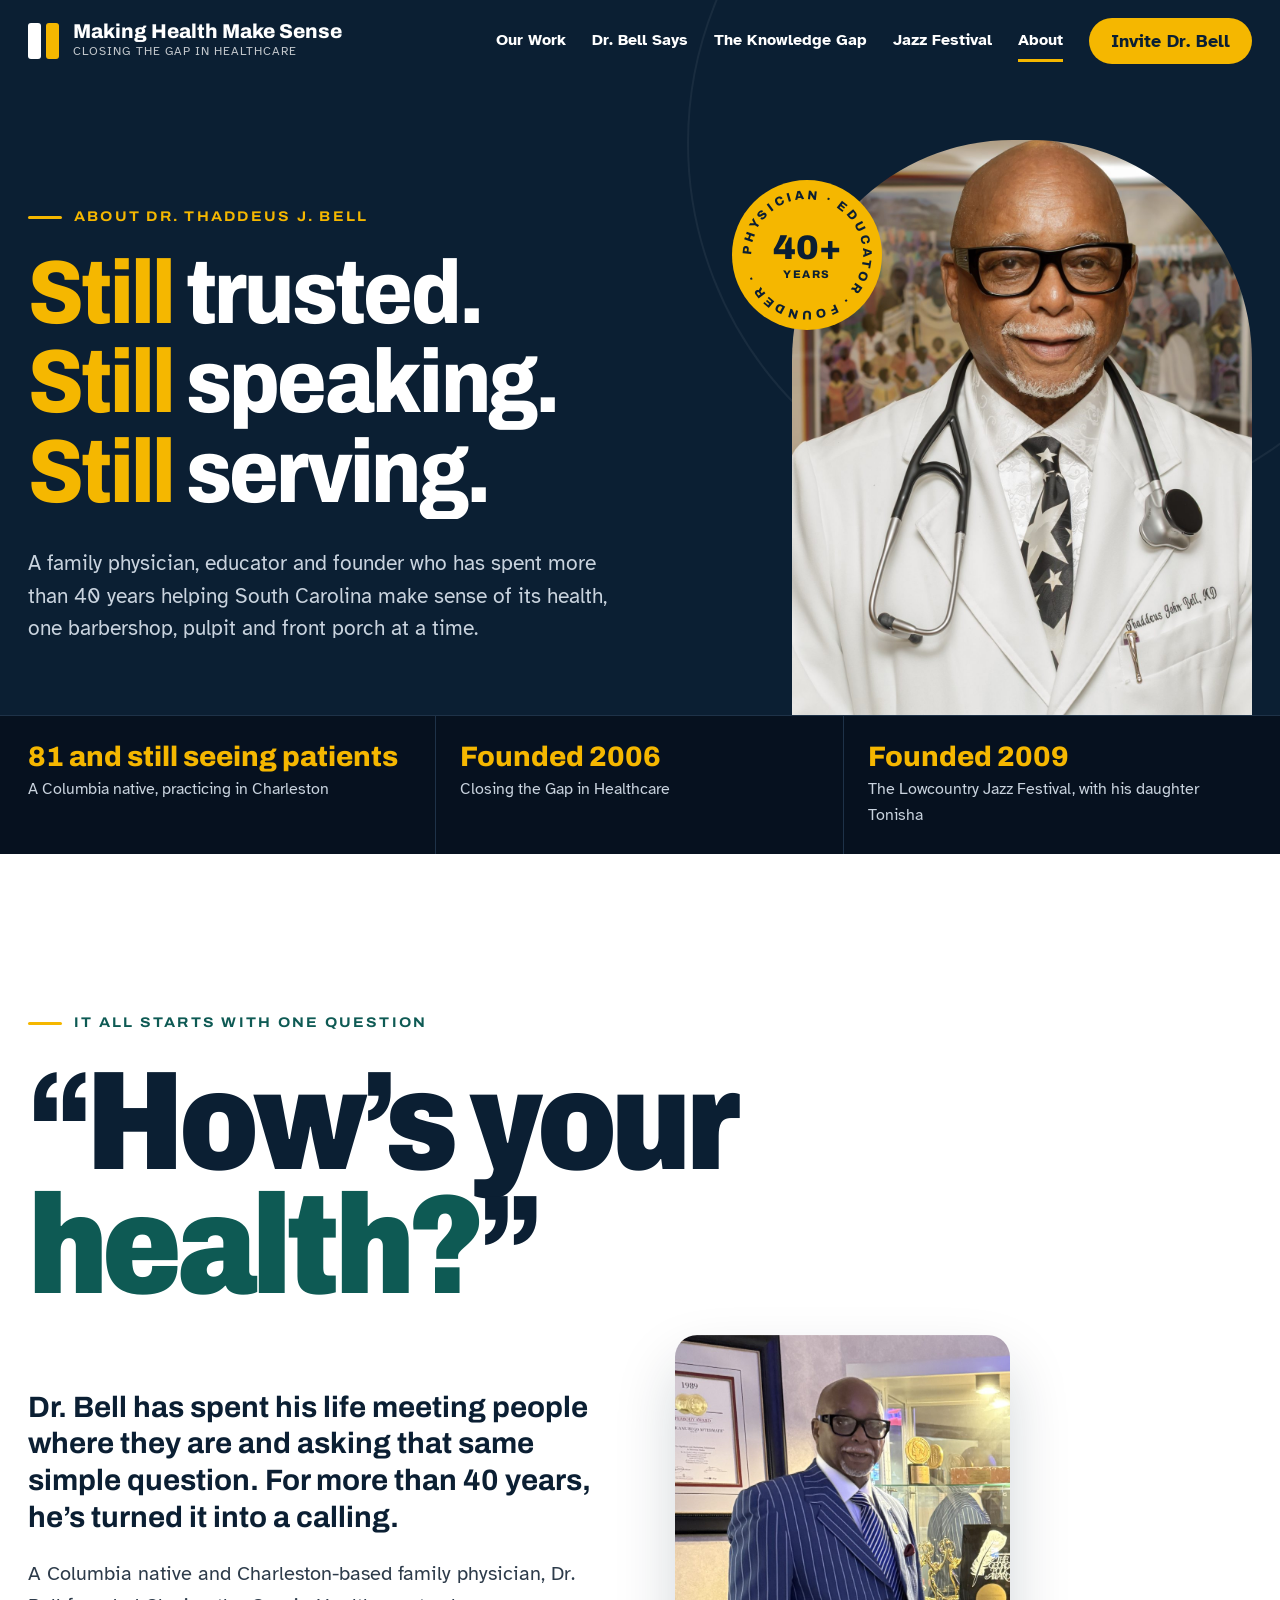
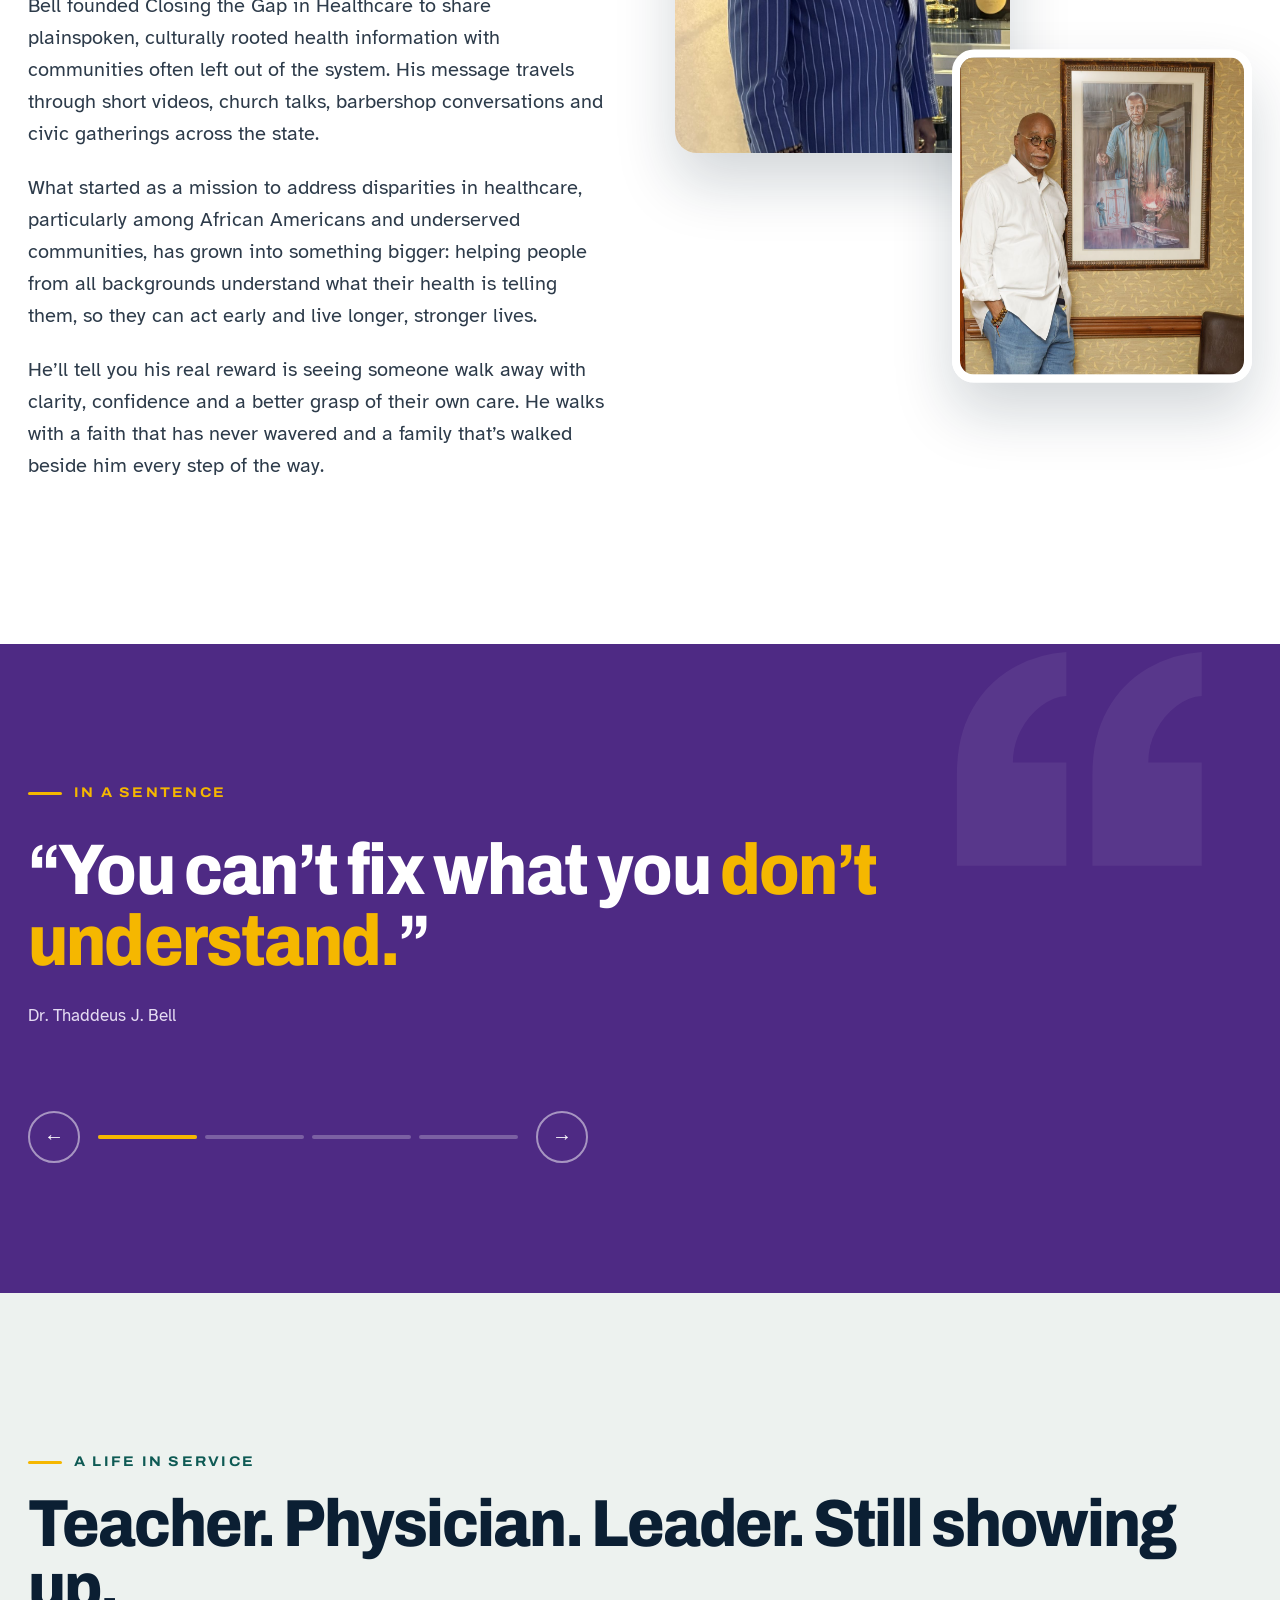
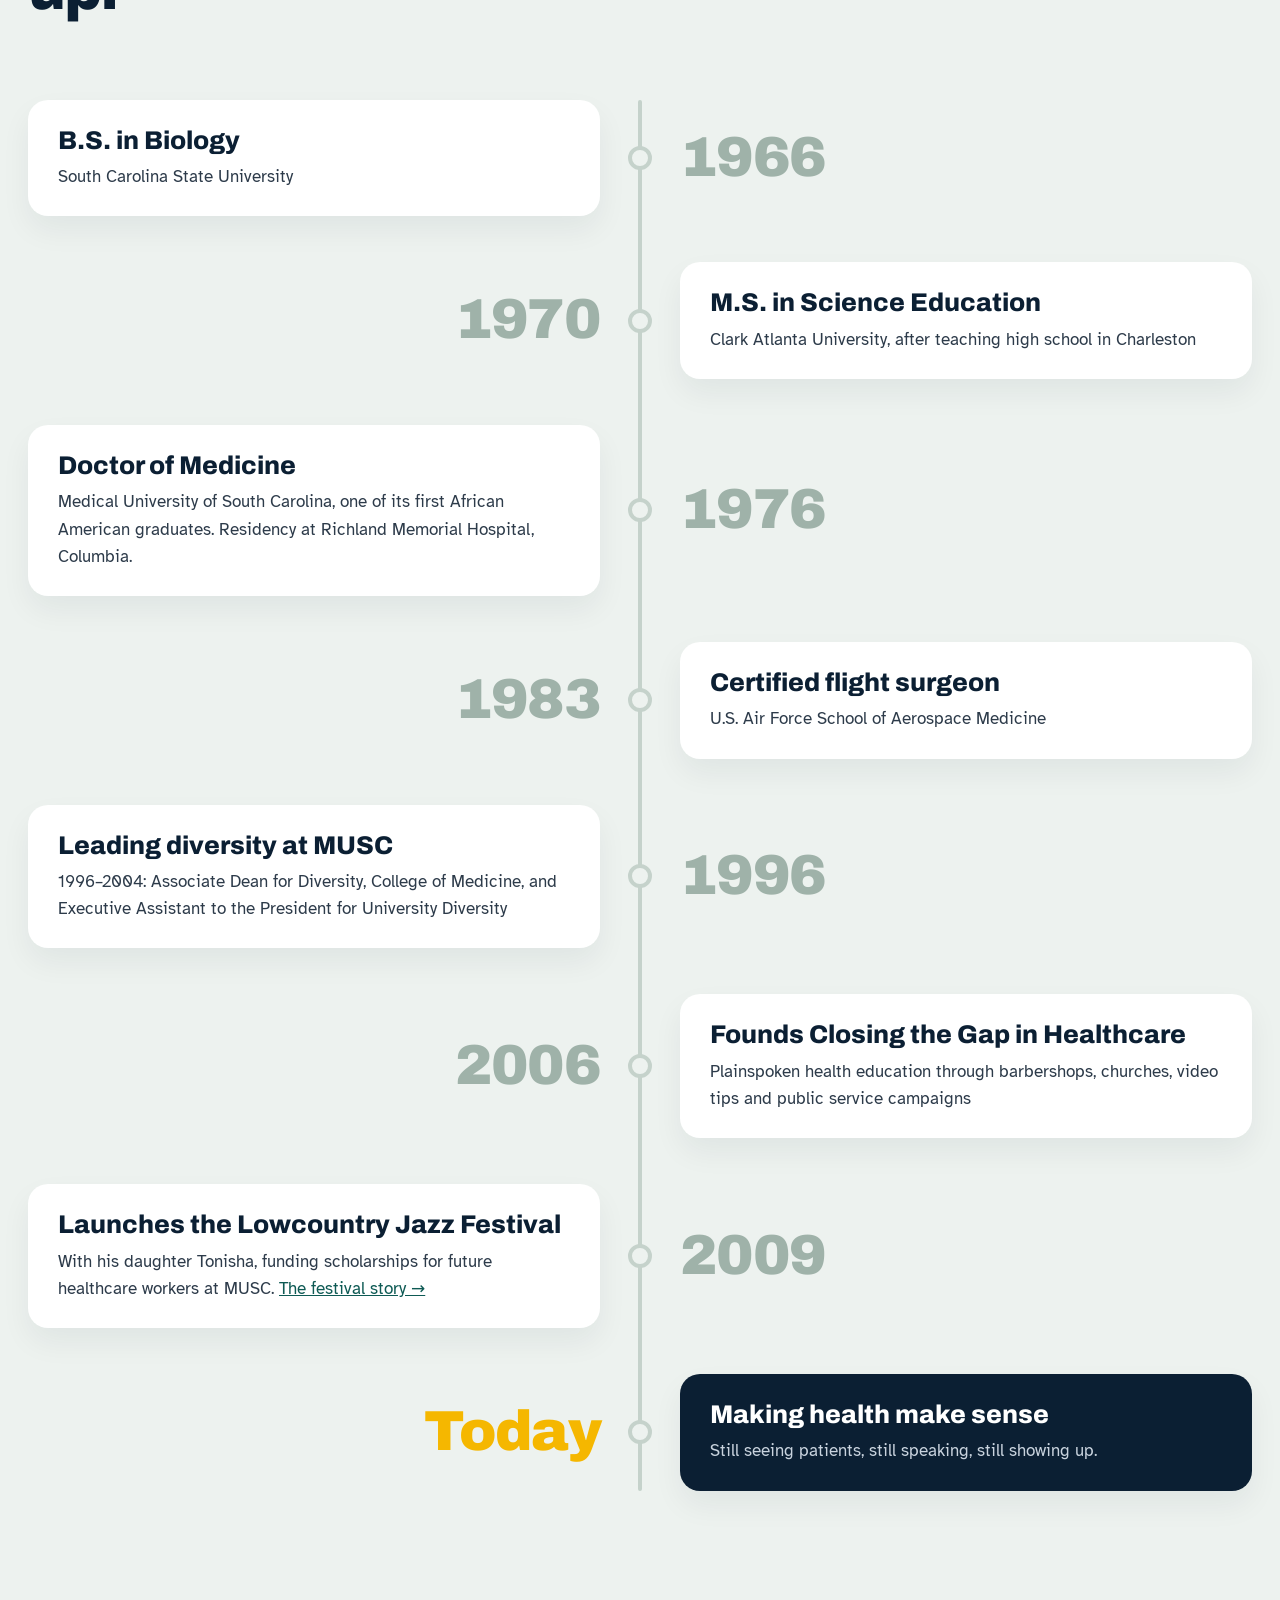
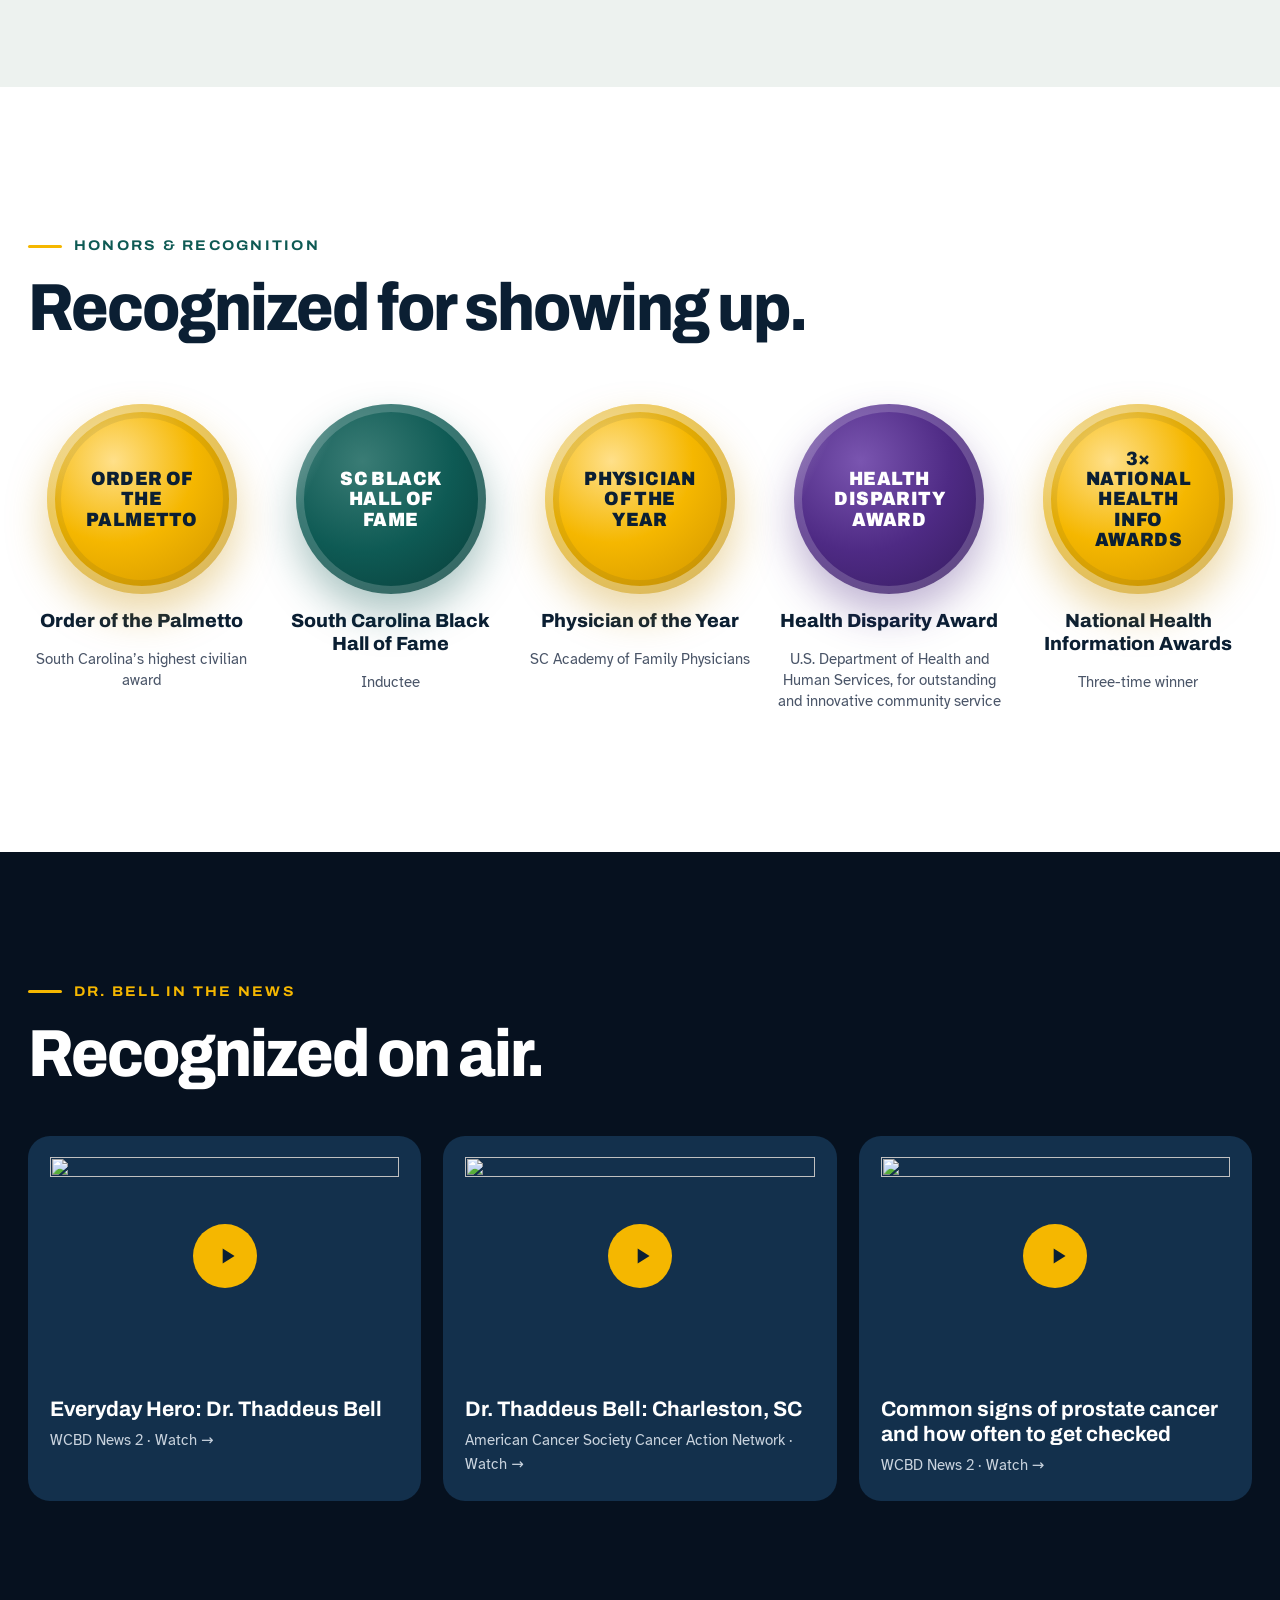
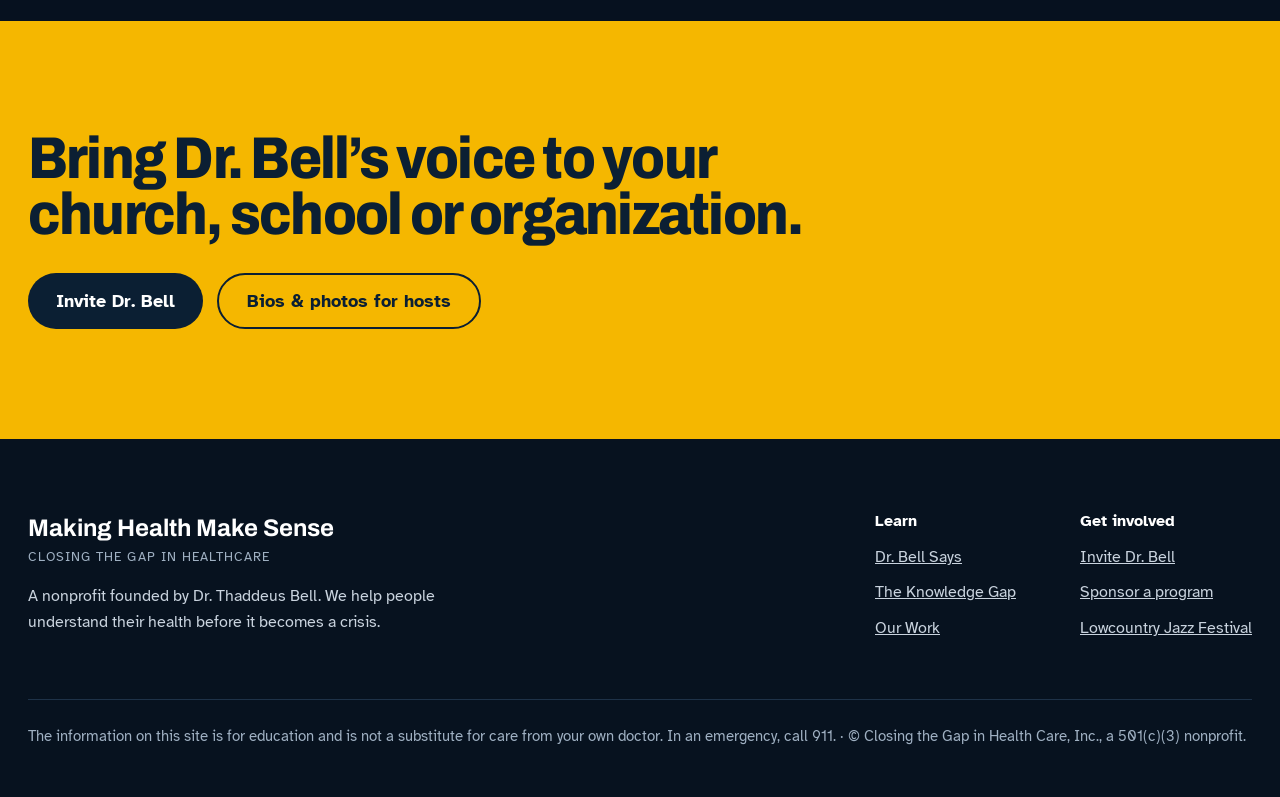
==== commit db3fd0cf: "About: remove 'In his words' section Co-Authored-By: Claude Opus 5.5 <noreply@anthropic.com> Claude-" ====
--- a/about.html
+++ b/about.html
@@ -88,7 +88,7 @@
 /* ===== 4. Life path ===== */
 .path{padding:150px 0;background:var(--sage)}
 .path .eyebrow{color:var(--teal)}
-.path h2,.honors h2,.words h2,.news h2{margin:20px 0 0;font-size:clamp(42px,5.2vw,82px);font-stretch:90%}
+.path h2,.honors h2,.news h2{margin:20px 0 0;font-size:clamp(42px,5.2vw,82px);font-stretch:90%}
 .path-list{position:relative;list-style:none;margin:80px 0 0;padding:0;--pp:0}
 .path-list::before,.path-list::after{content:"";position:absolute;left:50%;top:0;bottom:0;width:4px;margin-left:-2px;border-radius:2px;background:#C5D2CB}
 .path-list::after{background:var(--teal);transform-origin:top;transform:scaleY(var(--pp))}
@@ -129,19 +129,6 @@
 @media (max-width:1020px){.medals{grid-template-columns:repeat(3,minmax(0,1fr))}}
 @media (max-width:600px){.honors{padding:90px 0}.medals{grid-template-columns:repeat(2,minmax(0,1fr));gap:30px 16px;margin-top:40px}.medal .disc b{font-size:14px}}
 
-/* ===== 6. In his words ===== */
-.words{background:var(--ink);color:#fff;padding:140px 0}
-.words .eyebrow{color:var(--gold)}
-.letter{margin-top:50px;max-width:980px}
-.letter p{margin:0 0 26px;font-family:'Archivo',sans-serif;font-weight:700;font-size:clamp(24px,2.6vw,38px);line-height:1.25;letter-spacing:-.01em;color:#DCE4EC}
-.letter p:first-child{font-weight:800;font-size:clamp(32px,3.8vw,58px);line-height:1.05;color:#fff}
-.letter p em{font-style:normal;color:var(--gold)}
-.sign{display:flex;align-items:center;gap:18px;margin-top:40px}
-.sign img{width:72px;height:72px;border-radius:50%;object-fit:cover;object-position:50% 18%;border:3px solid var(--gold)}
-.sign b{display:block;font-family:'Archivo',sans-serif;font-size:20px}
-.sign span{color:#9FB0C2;font-size:16px}
-@media (max-width:760px){.words{padding:90px 0}}
-
 /* ===== 7. News ===== */
 .news{background:#06111F;color:#fff;padding:120px 0}
 .news .eyebrow{color:var(--gold)}
@@ -280,20 +267,6 @@
       <div class="medal" data-reveal style="--d:.24s"><div class="disc"><b>Health Disparity Award</b></div><h3>Health Disparity Award</h3><p>U.S. Department of Health and Human Services, for outstanding and innovative community service</p></div>
       <div class="medal" data-reveal style="--d:.32s"><div class="disc"><b>3× National Health Info Awards</b></div><h3>National Health Information Awards</h3><p>Three-time winner</p></div>
     </div>
-  </div>
-</section>
-
-<!-- 6. In his words -->
-<section class="words" aria-labelledby="w-title">
-  <div class="wrap">
-    <span class="eyebrow" id="w-title">In his words</span>
-    <div class="letter">
-      <p data-reveal>“You can’t fix what you don’t understand. That’s what I’ve seen for decades, not in theory, but in real life.</p>
-      <p data-reveal>We often discuss access to care, and it remains a crucial issue. But just as often, people delay care because they don’t recognize the signs.</p>
-      <p data-reveal>It’s about understanding yourself: your numbers, your symptoms, your options. <em>That’s where I come in.</em></p>
-      <p data-reveal>Because the more you know, the better you live. And everybody deserves to live well.”</p>
-    </div>
-    <div class="sign" data-reveal><img src="/img/bell-portrait.jpg" alt="" width="1200" height="1593" loading="lazy"><span><b>Dr. Thaddeus J. Bell</b>Founder, Closing the Gap in Healthcare</span></div>
   </div>
 </section>
 
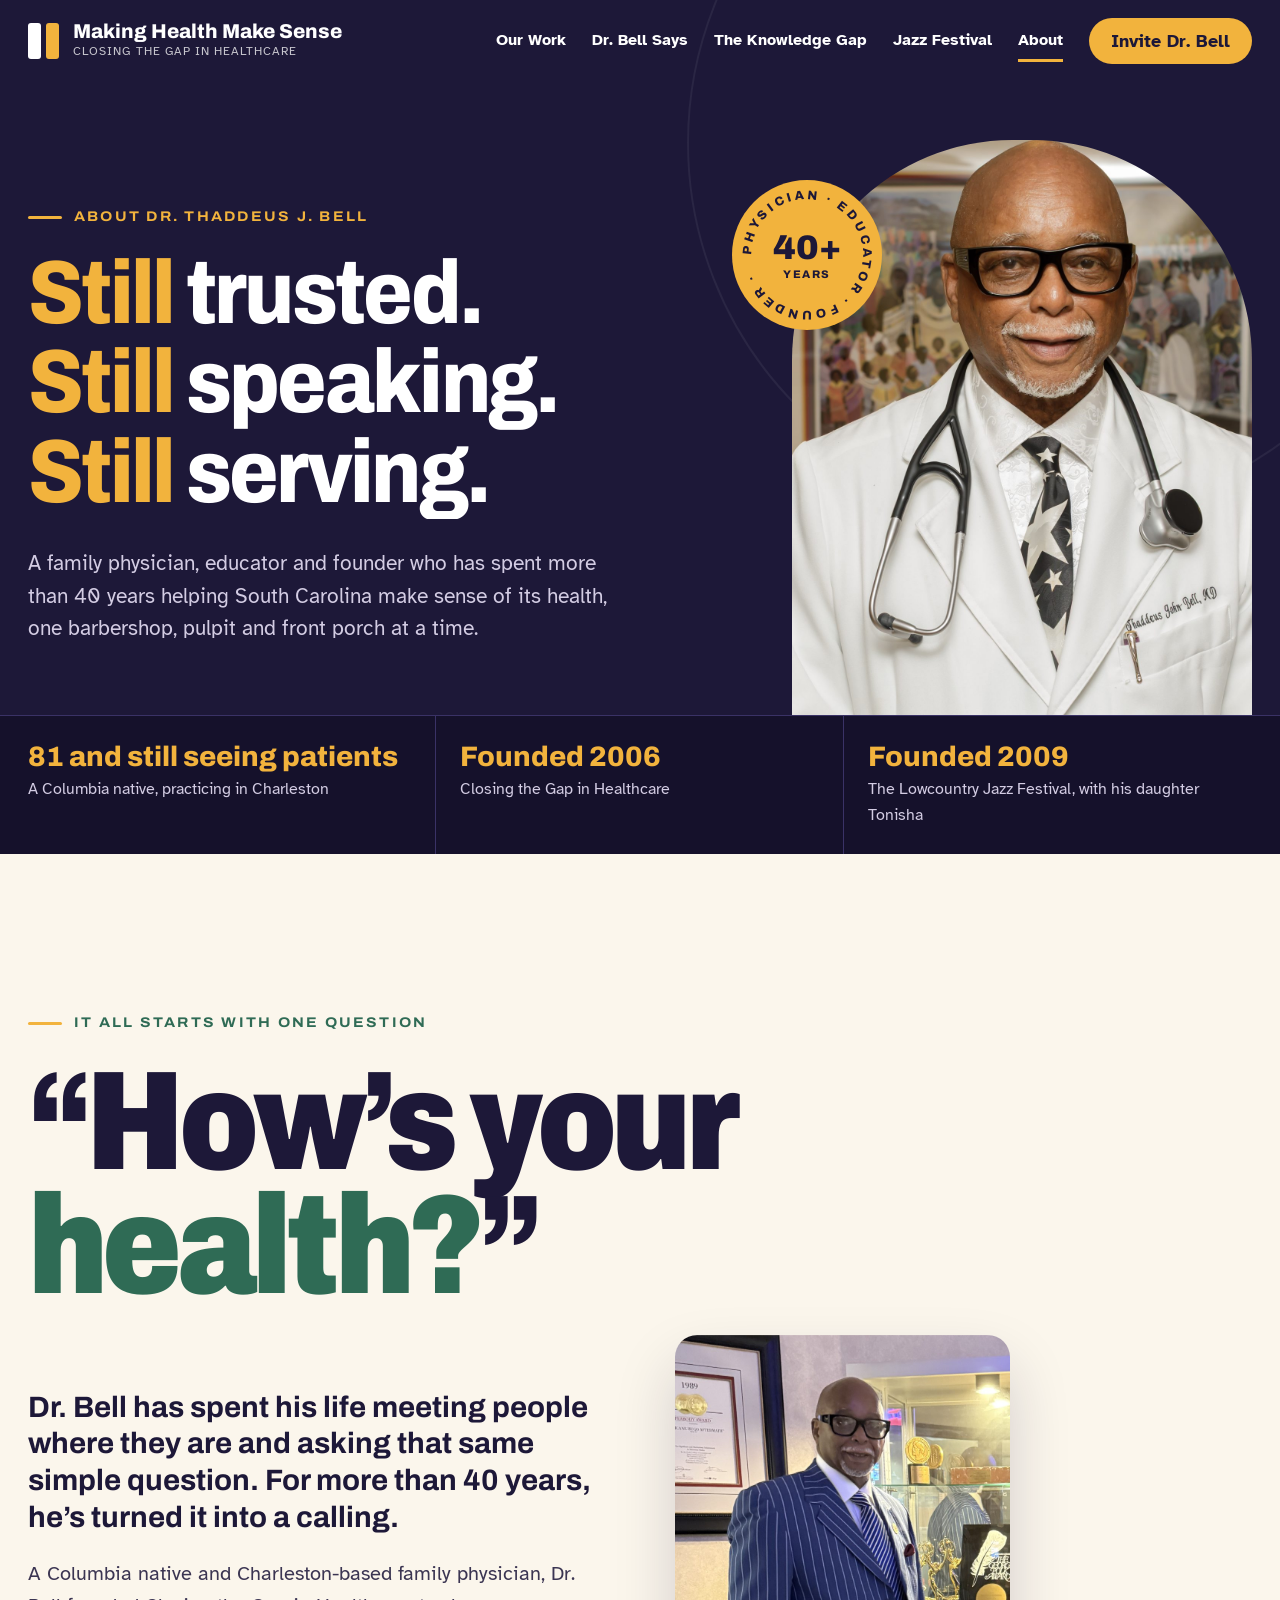
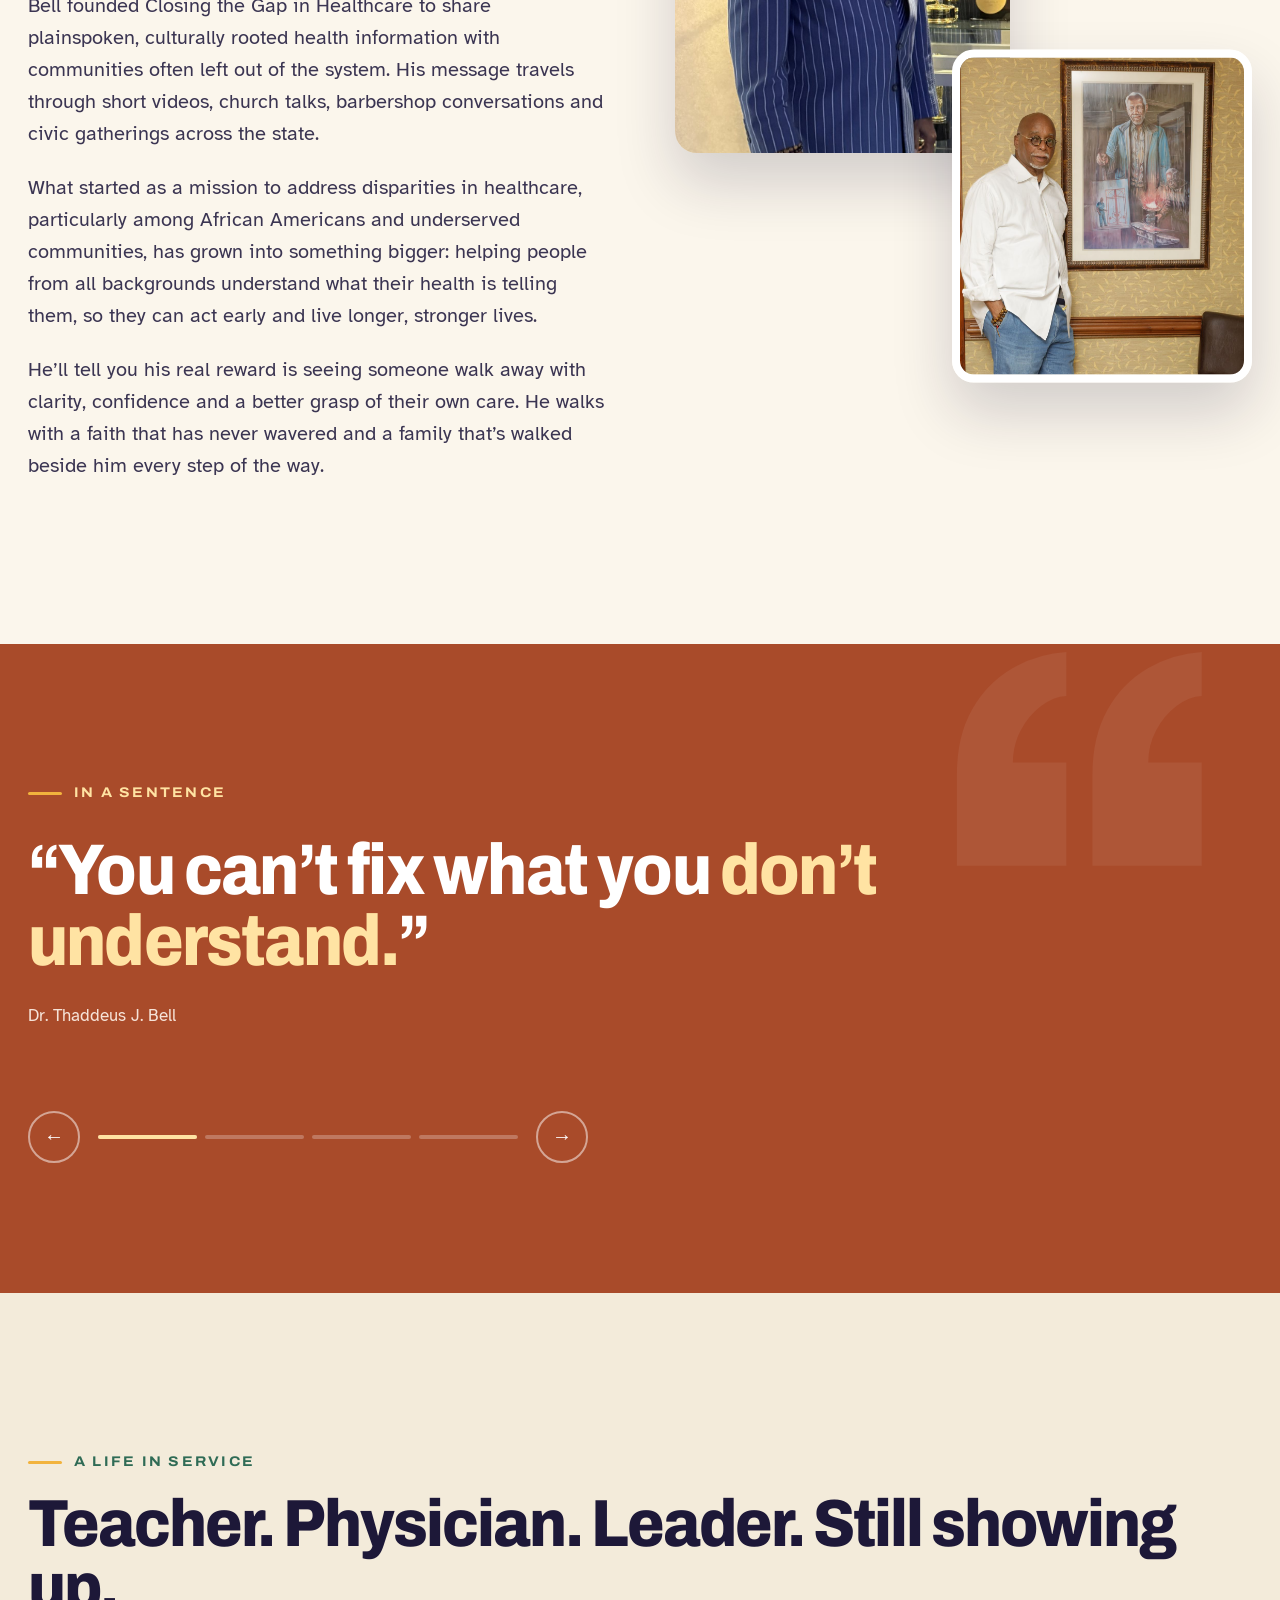
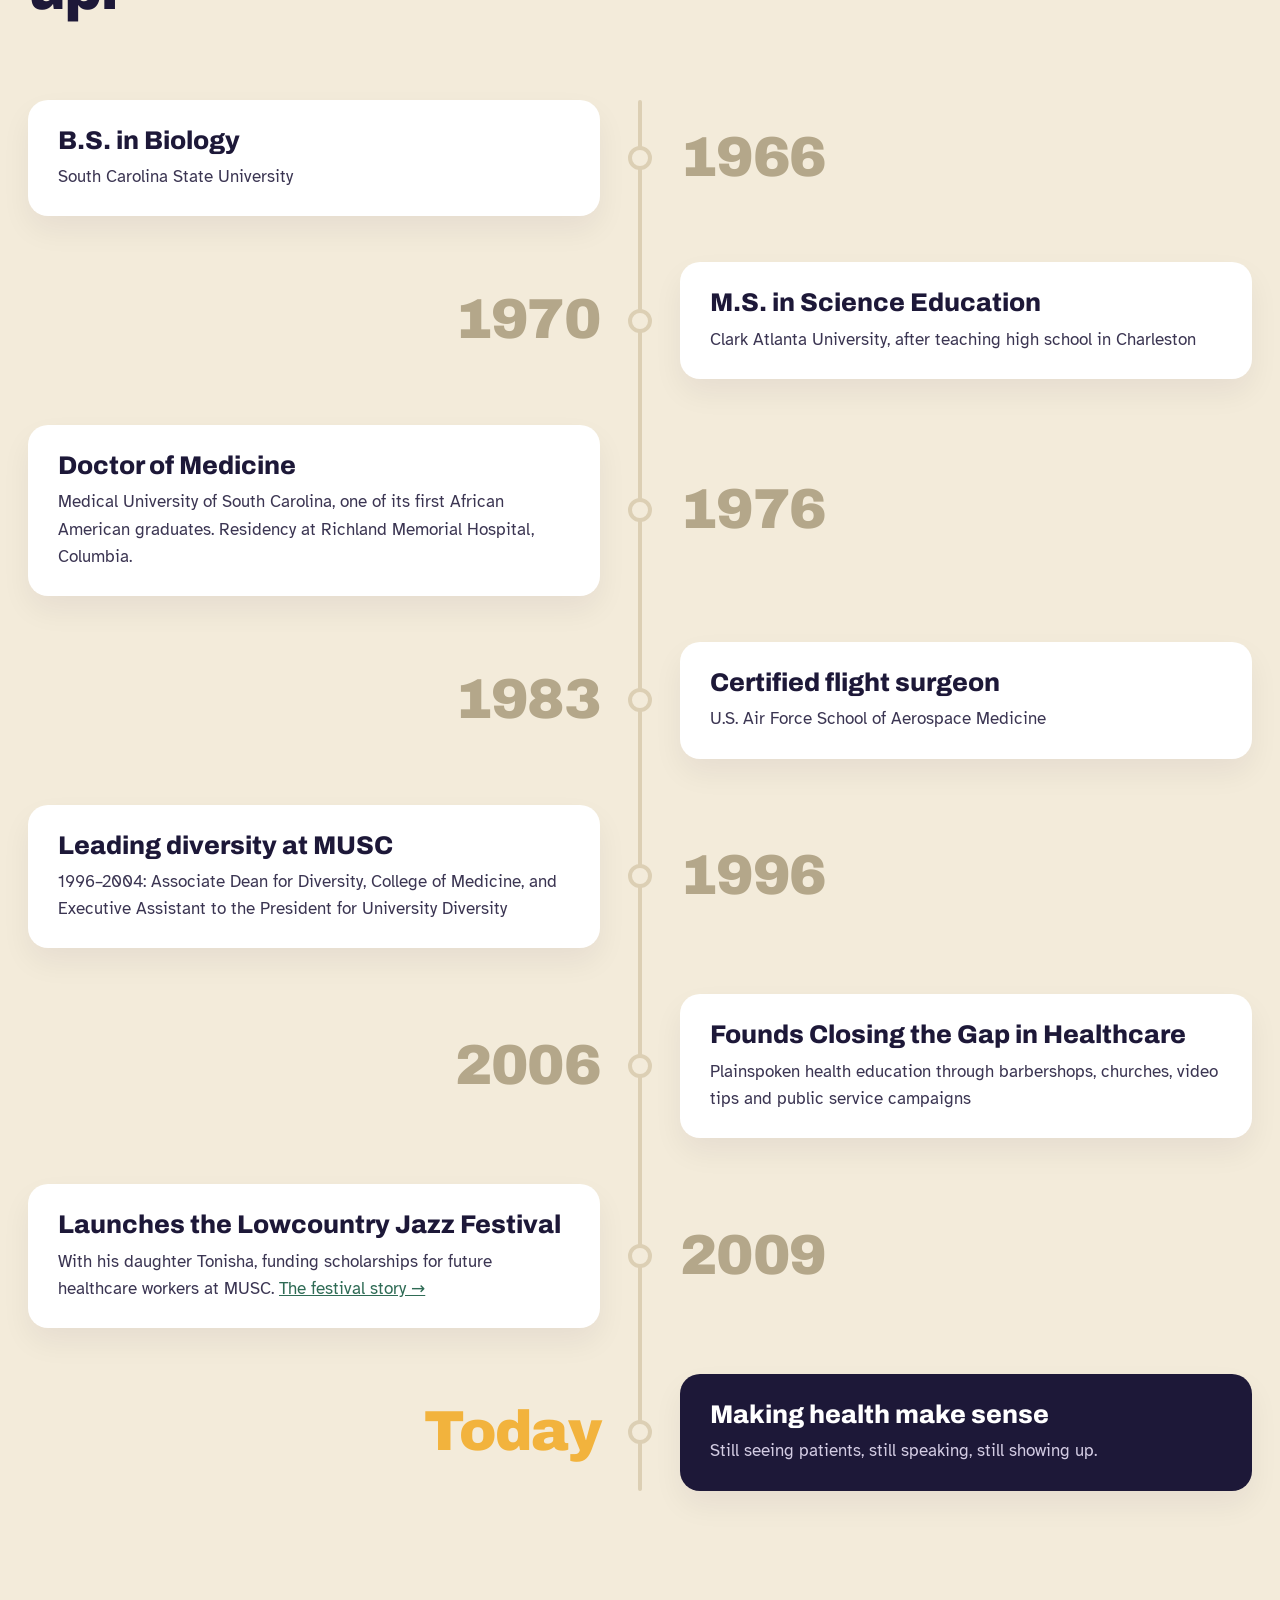
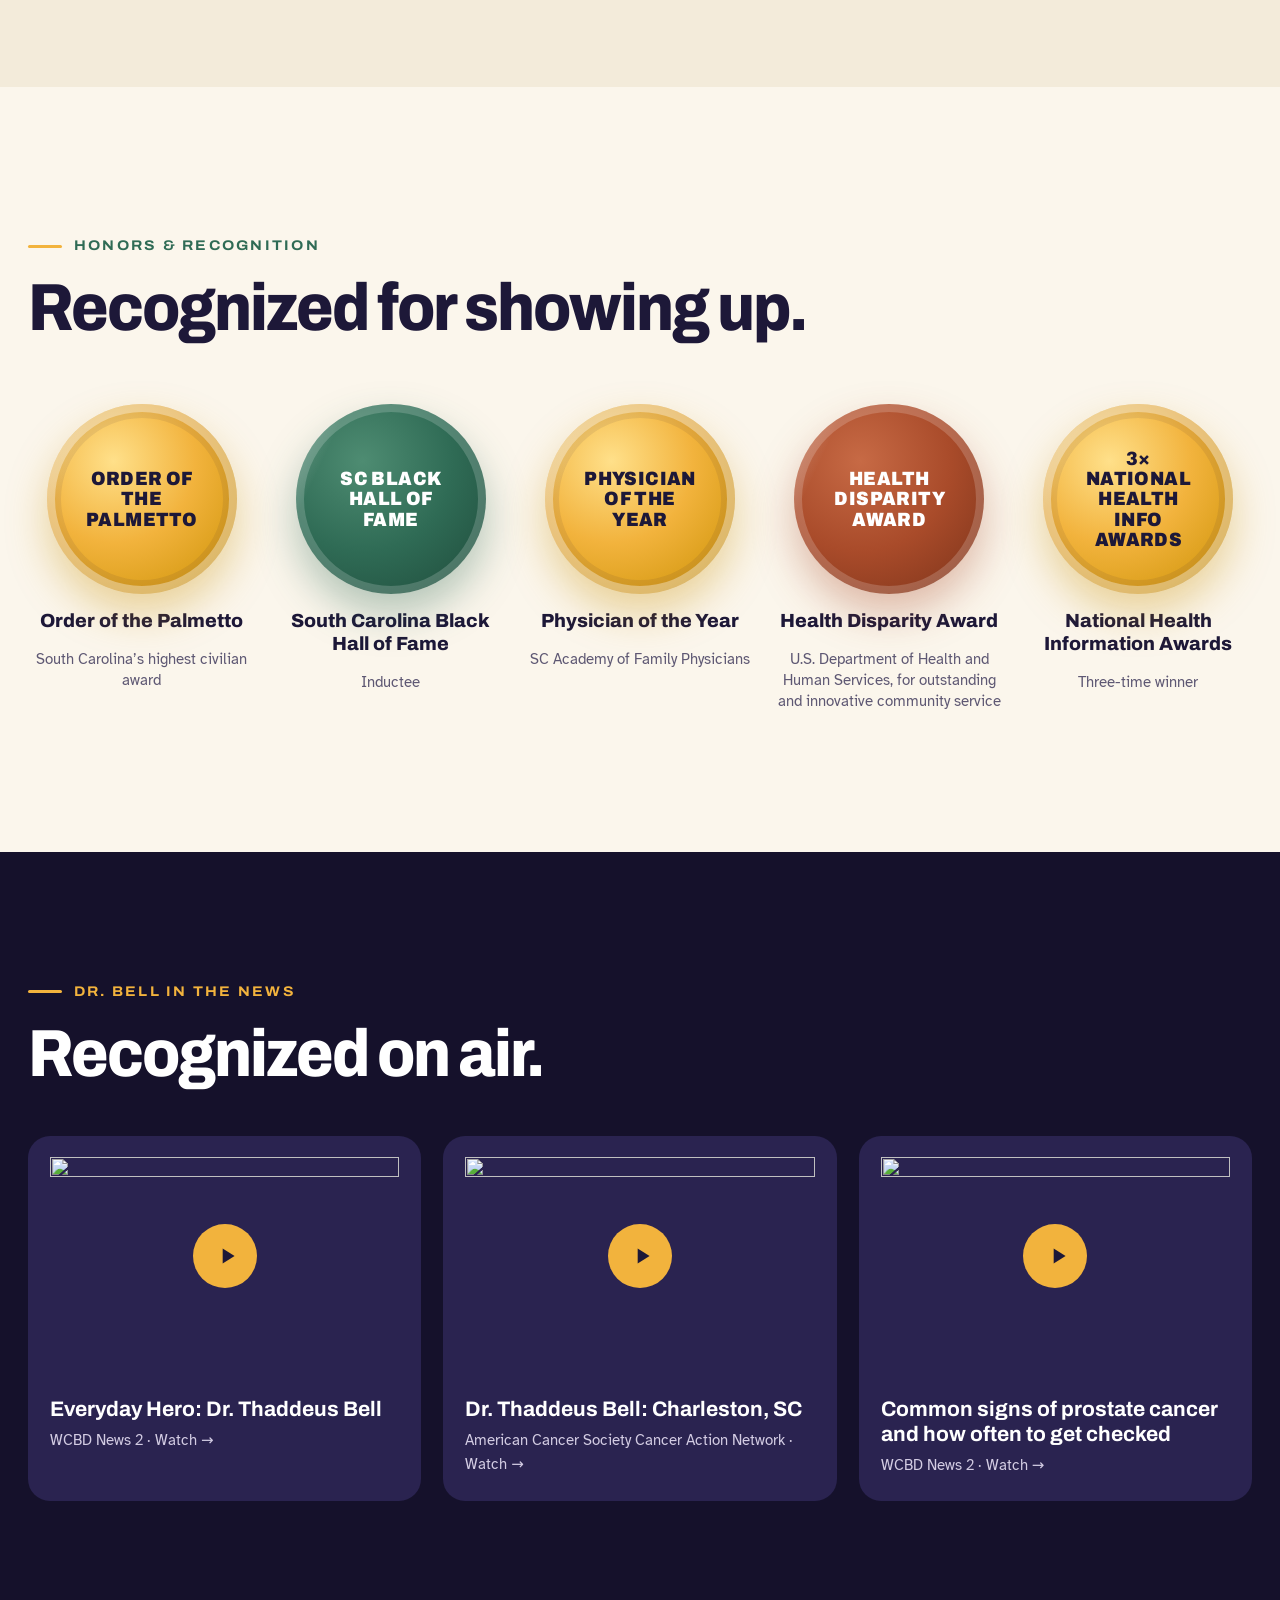
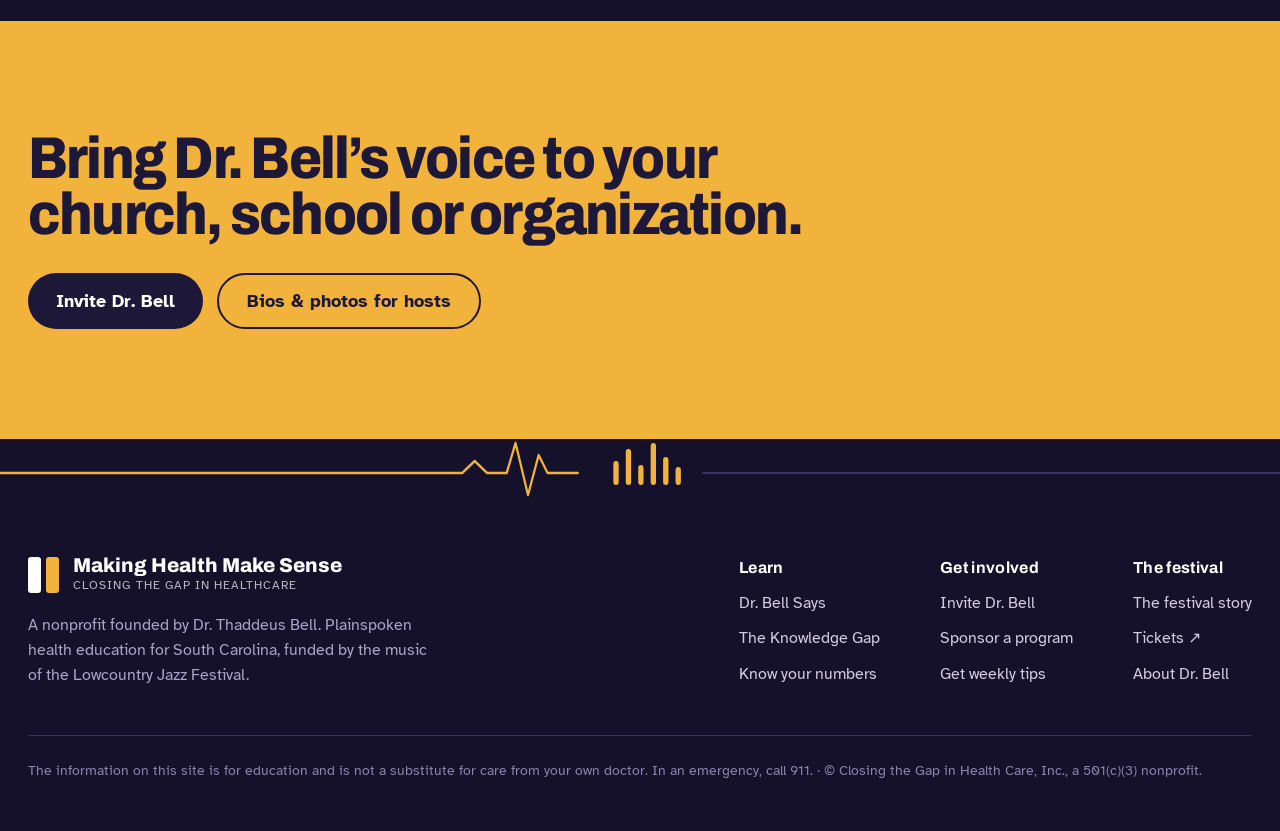
==== commit 5d29e96b: "Rebrand: Lowcountry Evening palette site-wide (indigo night, brass, sweetgrass green, clay, magnolia" ====
--- a/about.html
+++ b/about.html
@@ -8,7 +8,7 @@
 <meta property="og:title" content="About Dr. Thaddeus J. Bell — Still trusted. Still speaking. Still serving.">
 <meta property="og:description" content="More than 40 years of making health make sense, from barbershops and pulpits to front porches.">
 <meta property="og:image" content="/img/bell-portrait.jpg">
-<link rel="icon" href="data:image/svg+xml,%3Csvg xmlns='http://www.w3.org/2000/svg' viewBox='0 0 32 32'%3E%3Crect x='6' y='4' width='8' height='24' rx='2' fill='%230B1F33'/%3E%3Crect x='18' y='4' width='8' height='24' rx='2' fill='%23F5B700'/%3E%3C/svg%3E">
+<link rel="icon" href="data:image/svg+xml,%3Csvg xmlns='http://www.w3.org/2000/svg' viewBox='0 0 32 32'%3E%3Crect x='6' y='4' width='8' height='24' rx='2' fill='%231D1838'/%3E%3Crect x='18' y='4' width='8' height='24' rx='2' fill='%23F2B33D'/%3E%3C/svg%3E">
 <script>document.documentElement.classList.add('js');setTimeout(function(){document.documentElement.classList.add('reveal-fallback')},3500);</script>
 <link rel="preconnect" href="https://fonts.googleapis.com">
 <link rel="stylesheet" href="https://fonts.googleapis.com/css2?family=Archivo:wdth,wght@62..125,500..900&family=Atkinson+Hyperlegible:ital,wght@0,400;0,700;1,400&display=swap">
@@ -24,7 +24,7 @@
 .hero h1 .ln:nth-child(2) span{transition-delay:.12s}.hero h1 .ln:nth-child(3) span{transition-delay:.24s}
 .opened .hero h1 .ln span,.reveal-fallback .hero h1 .ln span,html:not(.js) .hero h1 .ln span{transform:none}
 .hero h1 b{color:var(--gold);font-weight:inherit}
-.hero .lede{margin:28px 0 0;font-size:21px;line-height:1.55;color:#C9D3DE;max-width:600px}
+.hero .lede{margin:28px 0 0;font-size:21px;line-height:1.55;color:#D3CCE3;max-width:600px}
 .portrait{position:relative;justify-self:end;width:min(100%,460px)}
 .portrait img{width:100%;height:auto;aspect-ratio:4/5;object-fit:cover;object-position:50% 20%;border-radius:220px 220px 0 0}
 .badge{position:absolute;left:-60px;top:40px;width:150px;height:150px;border-radius:50%;background:var(--gold);color:var(--ink);display:grid;place-items:center}
@@ -32,30 +32,30 @@
 .badge b{font-family:'Archivo',sans-serif;font-weight:900;font-size:34px;line-height:1;text-align:center}
 .badge b small{display:block;font-size:11px;letter-spacing:.14em;text-transform:uppercase;font-weight:800;margin-top:4px}
 @keyframes spin{to{transform:rotate(360deg)}}
-.factbar{position:relative;margin-top:0;background:#06111F;border-top:1px solid #1E3248}
+.factbar{position:relative;margin-top:0;background:#15112B;border-top:1px solid #3A3266}
 .factbar .wrap{display:grid;grid-template-columns:repeat(3,minmax(0,1fr))}
-.factbar div div{padding:26px 24px 26px 0;border-right:1px solid #1E3248}
+.factbar div div{padding:26px 24px 26px 0;border-right:1px solid #3A3266}
 .factbar div div:last-child{border-right:0}
 .factbar div div+div{padding-left:24px}
 .factbar strong{display:block;font-family:'Archivo',sans-serif;font-weight:800;font-size:clamp(22px,2.2vw,30px);color:var(--gold);line-height:1.1}
-.factbar span{display:block;margin-top:4px;color:#C9D3DE;font-size:16px}
+.factbar span{display:block;margin-top:4px;color:#D3CCE3;font-size:16px}
 @media (max-width:900px){
   .hero{padding:110px 0 0}.hero-grid{grid-template-columns:1fr;gap:40px}
   .portrait{justify-self:center;width:min(86%,380px)}.badge{left:-30px;width:120px;height:120px}.badge b{font-size:28px}
-  .factbar .wrap{grid-template-columns:1fr}.factbar div div,.factbar div div+div{padding:18px 0;border-right:0;border-bottom:1px solid #1E3248}
+  .factbar .wrap{grid-template-columns:1fr}.factbar div div,.factbar div div+div{padding:18px 0;border-right:0;border-bottom:1px solid #3A3266}
 }
 @media (prefers-reduced-motion: reduce){.badge svg{animation:none}.hero h1 .ln span{transition:none;transform:none}}
 
 /* ===== 2. The question ===== */
-.question{padding:150px 0 140px;background:#fff;overflow:hidden}
+.question{padding:150px 0 140px;background:var(--cream);overflow:hidden}
 .question .eyebrow{color:var(--teal)}
 .q-big{margin:26px 0 0;font-family:'Archivo',sans-serif;font-weight:900;font-stretch:84%;font-size:clamp(64px,11vw,190px);line-height:.88;letter-spacing:-.04em;color:var(--ink)}
 .q-big em{font-style:normal;color:var(--teal)}
 .q-grid{display:grid;grid-template-columns:minmax(0,1fr) minmax(0,1fr);gap:70px;margin-top:80px;align-items:start}
-.q-grid p{margin:0 0 22px;font-size:20px;color:#2D3B4A}
+.q-grid p{margin:0 0 22px;font-size:20px;color:#3B3552}
 .q-grid p.lead{font-family:'Archivo',sans-serif;font-weight:700;font-size:clamp(24px,2.3vw,32px);line-height:1.25;color:var(--ink)}
 .q-photos{position:relative;height:620px}
-.q-photos img{position:absolute;object-fit:cover;border-radius:22px;box-shadow:0 30px 60px rgba(11,31,51,.18)}
+.q-photos img{position:absolute;object-fit:cover;border-radius:22px;box-shadow:0 30px 60px rgba(29,24,56,.18)}
 .q-photos .a{left:0;top:0;width:58%;height:auto;aspect-ratio:4/5;object-position:50% 20%}
 .q-photos .b{right:0;top:180px;width:52%;height:auto;aspect-ratio:9/10;object-position:50% 30%;border:8px solid #fff}
 .q-photos small{position:absolute;left:0;bottom:0;font-size:15px;color:var(--muted);max-width:60%}
@@ -64,18 +64,18 @@
 /* ===== 3. Signature quotes ===== */
 .quotes{background:var(--purple);color:#fff;padding:130px 0;position:relative;overflow:hidden}
 .quotes::before{content:"“";position:absolute;right:4vw;top:-6vw;font-family:'Archivo',sans-serif;font-weight:900;font-size:min(46vw,620px);line-height:1;color:rgba(255,255,255,.06);pointer-events:none}
-.quotes .eyebrow{color:var(--gold)}
+.quotes .eyebrow{color:#FFE3A3}
 .qslides{position:relative;min-height:clamp(220px,20vw,300px);margin-top:30px}
 .qs{position:absolute;inset:0;margin:0;opacity:0;transform:translateY(20px);transition:opacity .6s var(--ease),transform .6s var(--ease);pointer-events:none}
 .qs.on{opacity:1;transform:none;pointer-events:auto}
 .qs p{margin:0;font-family:'Archivo',sans-serif;font-weight:800;font-stretch:88%;font-size:clamp(40px,5.6vw,92px);line-height:1;letter-spacing:-.025em;max-width:1100px}
-.qs p em{font-style:normal;color:var(--gold)}
-.qs cite{display:block;margin-top:24px;font-style:normal;font-size:17px;color:#E4DBF2}
+.qs p em{font-style:normal;color:#FFE3A3}
+.qs cite{display:block;margin-top:24px;font-style:normal;font-size:17px;color:#F6E3D8}
 .qctrl{display:flex;align-items:center;gap:18px;margin-top:20px}
 .qbars{display:flex;gap:8px;flex:1;max-width:420px}
 .qbars button{appearance:none;flex:1;height:30px;border:0;background:none;padding:0;cursor:pointer;position:relative}
 .qbars button::before{content:"";position:absolute;left:0;right:0;top:13px;height:4px;border-radius:2px;background:rgba(255,255,255,.25)}
-.qbars button i{position:absolute;left:0;top:13px;height:4px;border-radius:2px;background:var(--gold);width:0}
+.qbars button i{position:absolute;left:0;top:13px;height:4px;border-radius:2px;background:#FFE3A3;width:0}
 .qbars button.done i{width:100%}
 .qbars button.on i{animation:fill var(--dur,6s) linear forwards}
 .quotes.paused .qbars button.on i{animation-play-state:paused}
@@ -90,19 +90,19 @@
 .path .eyebrow{color:var(--teal)}
 .path h2,.honors h2,.news h2{margin:20px 0 0;font-size:clamp(42px,5.2vw,82px);font-stretch:90%}
 .path-list{position:relative;list-style:none;margin:80px 0 0;padding:0;--pp:0}
-.path-list::before,.path-list::after{content:"";position:absolute;left:50%;top:0;bottom:0;width:4px;margin-left:-2px;border-radius:2px;background:#C5D2CB}
+.path-list::before,.path-list::after{content:"";position:absolute;left:50%;top:0;bottom:0;width:4px;margin-left:-2px;border-radius:2px;background:#DCCFB4}
 .path-list::after{background:var(--teal);transform-origin:top;transform:scaleY(var(--pp))}
 .pi{position:relative;display:grid;grid-template-columns:minmax(0,1fr) 80px minmax(0,1fr);align-items:center;margin-bottom:46px}
-.pi .card{background:#fff;border-radius:20px;padding:26px 30px;box-shadow:0 14px 30px rgba(11,31,51,.06);transition:transform .5s var(--ease),box-shadow .5s}
-.pi .yr{font-family:'Archivo',sans-serif;font-weight:900;font-size:clamp(40px,4.4vw,68px);line-height:.9;letter-spacing:-.03em;color:#9FB2A9;transition:color .5s}
+.pi .card{background:#fff;border-radius:20px;padding:26px 30px;box-shadow:0 14px 30px rgba(29,24,56,.06);transition:transform .5s var(--ease),box-shadow .5s}
+.pi .yr{font-family:'Archivo',sans-serif;font-weight:900;font-size:clamp(40px,4.4vw,68px);line-height:.9;letter-spacing:-.03em;color:#B4A78A;transition:color .5s}
 .pi:nth-child(odd) .card{grid-column:1}.pi:nth-child(odd) .yr{grid-column:3;grid-row:1}
 .pi:nth-child(even) .card{grid-column:3}.pi:nth-child(even) .yr{grid-column:1;grid-row:1;text-align:right}
-.pi .dot{grid-column:2;grid-row:1;justify-self:center;width:24px;height:24px;border-radius:50%;background:var(--sage);border:4px solid #C5D2CB;position:relative;z-index:1;transition:background .4s,border-color .4s,transform .4s}
+.pi .dot{grid-column:2;grid-row:1;justify-self:center;width:24px;height:24px;border-radius:50%;background:var(--sage);border:4px solid #DCCFB4;position:relative;z-index:1;transition:background .4s,border-color .4s,transform .4s}
 .pi.lit .dot{background:var(--gold);border-color:var(--teal);transform:scale(1.2)}
 .pi.lit .yr{color:var(--teal)}
 .pi h3{margin:0;font-family:'Archivo',sans-serif;font-weight:800;font-size:clamp(22px,2vw,28px);line-height:1.15}
-.pi p{margin:8px 0 0;font-size:17px;color:#2D3B4A}
-.pi.today .card{background:var(--ink);color:#fff}.pi.today p{color:#C9D3DE}
+.pi p{margin:8px 0 0;font-size:17px;color:#3B3552}
+.pi.today .card{background:var(--ink);color:#fff}.pi.today p{color:#D3CCE3}
 .pi.today .yr{color:var(--gold)!important}
 @media (max-width:820px){
   .path{padding:90px 0}.path-list{margin-top:50px}
@@ -114,15 +114,15 @@
 }
 
 /* ===== 5. Honors ===== */
-.honors{padding:140px 0;background:#fff}
+.honors{padding:140px 0;background:var(--cream)}
 .honors .eyebrow{color:var(--teal)}
 .medals{display:grid;grid-template-columns:repeat(5,minmax(0,1fr));gap:22px;margin-top:64px;perspective:900px}
 .medal{display:flex;flex-direction:column;align-items:center;text-align:center;gap:16px;transform-style:preserve-3d;transition:transform .25s ease-out}
-.medal .disc{width:min(100%,190px);aspect-ratio:1;border-radius:50%;display:grid;place-items:center;position:relative;background:radial-gradient(circle at 35% 30%,#FFE08A,#F5B700 45%,#C98F00);box-shadow:inset 0 0 0 8px rgba(255,255,255,.35),inset 0 0 0 14px rgba(11,31,51,.08),0 20px 40px rgba(201,143,0,.35)}
+.medal .disc{width:min(100%,190px);aspect-ratio:1;border-radius:50%;display:grid;place-items:center;position:relative;background:radial-gradient(circle at 35% 30%,#FFE08A,#F2B33D 45%,#C98F00);box-shadow:inset 0 0 0 8px rgba(255,255,255,.35),inset 0 0 0 14px rgba(29,24,56,.08),0 20px 40px rgba(201,143,0,.35)}
 .medal .disc::after{content:"";position:absolute;inset:0;border-radius:50%;background:linear-gradient(115deg,transparent 30%,rgba(255,255,255,.5) 45%,transparent 60%);background-size:250% 100%;background-position:var(--shine,100%) 0}
 .medal .disc b{font-family:'Archivo',sans-serif;font-weight:900;font-stretch:90%;font-size:clamp(16px,1.5vw,20px);line-height:1.05;color:var(--ink);padding:0 22%;text-transform:uppercase;letter-spacing:.02em}
-.medal:nth-child(2) .disc{background:radial-gradient(circle at 35% 30%,#3A7C75,var(--teal) 50%,#083A36);box-shadow:inset 0 0 0 8px rgba(255,255,255,.18),0 20px 40px rgba(14,90,84,.35)}
-.medal:nth-child(4) .disc{background:radial-gradient(circle at 35% 30%,#7A55B0,var(--purple) 50%,#331A5A);box-shadow:inset 0 0 0 8px rgba(255,255,255,.18),0 20px 40px rgba(78,42,132,.35)}
+.medal:nth-child(2) .disc{background:radial-gradient(circle at 35% 30%,#4E8C72,var(--teal) 50%,#1E4A3A);box-shadow:inset 0 0 0 8px rgba(255,255,255,.18),0 20px 40px rgba(47,107,85,.35)}
+.medal:nth-child(4) .disc{background:radial-gradient(circle at 35% 30%,#C76A45,var(--purple) 50%,#7A3219);box-shadow:inset 0 0 0 8px rgba(255,255,255,.18),0 20px 40px rgba(169,75,42,.35)}
 .medal:nth-child(2) .disc b,.medal:nth-child(4) .disc b{color:#fff}
 .medal h3{margin:0;font-family:'Archivo',sans-serif;font-weight:800;font-size:19px;line-height:1.2}
 .medal p{margin:0;font-size:15px;color:var(--muted);line-height:1.4}
@@ -130,17 +130,17 @@
 @media (max-width:600px){.honors{padding:90px 0}.medals{grid-template-columns:repeat(2,minmax(0,1fr));gap:30px 16px;margin-top:40px}.medal .disc b{font-size:14px}}
 
 /* ===== 7. News ===== */
-.news{background:#06111F;color:#fff;padding:120px 0}
+.news{background:#15112B;color:#fff;padding:120px 0}
 .news .eyebrow{color:var(--gold)}
 .news-grid{display:grid;grid-template-columns:repeat(3,minmax(0,1fr));gap:22px;margin-top:50px}
-.nc{display:flex;flex-direction:column;background:#13304C;border-radius:22px;overflow:hidden;color:#fff;text-decoration:none}
+.nc{display:flex;flex-direction:column;background:#2A2350;border-radius:22px;overflow:hidden;color:#fff;text-decoration:none}
 .nc .th{position:relative}
 .nc img{width:100%;height:auto;aspect-ratio:16/9;object-fit:cover}
-.nc .th::after{content:"";position:absolute;left:50%;top:50%;width:64px;height:64px;margin:-32px 0 0 -32px;border-radius:50%;background:var(--gold) url("data:image/svg+xml,%3Csvg xmlns='http://www.w3.org/2000/svg' viewBox='0 0 24 24'%3E%3Cpath d='M8 5v14l11-7z' fill='%230B1F33'/%3E%3C/svg%3E") 56% 50%/26px no-repeat;transition:transform .3s var(--ease)}
+.nc .th::after{content:"";position:absolute;left:50%;top:50%;width:64px;height:64px;margin:-32px 0 0 -32px;border-radius:50%;background:var(--gold) url("data:image/svg+xml,%3Csvg xmlns='http://www.w3.org/2000/svg' viewBox='0 0 24 24'%3E%3Cpath d='M8 5v14l11-7z' fill='%231D1838'/%3E%3C/svg%3E") 56% 50%/26px no-repeat;transition:transform .3s var(--ease)}
 .nc:hover .th::after{transform:scale(1.12)}
 .nc span{padding:20px 22px 24px}
 .nc b{display:block;font-family:'Archivo',sans-serif;font-size:21px;line-height:1.2}
-.nc small{display:block;margin-top:6px;color:#C9D3DE;font-size:15px}
+.nc small{display:block;margin-top:6px;color:#D3CCE3;font-size:15px}
 @media (max-width:900px){.news{padding:90px 0}.news-grid{grid-template-columns:1fr}}
 
 /* ===== 8. CTA ===== */
@@ -185,7 +185,7 @@
     <div class="portrait" data-reveal="zoom">
       <img src="/img/bell-portrait.jpg" alt="Dr. Thaddeus Bell in his white coat with a stethoscope" width="1200" height="1593">
       <div class="badge" aria-hidden="true">
-        <svg viewBox="0 0 150 150"><defs><path id="circ" d="M75,75 m-56,0 a56,56 0 1,1 112,0 a56,56 0 1,1 -112,0"/></defs><text font-family="Archivo, sans-serif" font-weight="800" font-size="12.5" letter-spacing="3.2" fill="#0B1F33"><textPath href="#circ">PHYSICIAN · EDUCATOR · FOUNDER · </textPath></text></svg>
+        <svg viewBox="0 0 150 150"><defs><path id="circ" d="M75,75 m-56,0 a56,56 0 1,1 112,0 a56,56 0 1,1 -112,0"/></defs><text font-family="Archivo, sans-serif" font-weight="800" font-size="12.5" letter-spacing="3.2" fill="#1D1838"><textPath href="#circ">PHYSICIAN · EDUCATOR · FOUNDER · </textPath></text></svg>
         <b>40+<small>years</small></b>
       </div>
     </div>
@@ -294,12 +294,17 @@
 </main>
 
 <footer>
+  <div class="pulse-line" aria-hidden="true"><svg viewBox="0 0 1440 60" preserveAspectRatio="none"><path d="M0 34H520l14-12 14 12h22l10-30 14 52 12-40 10 18h34" fill="none" stroke="#F2B33D" stroke-width="2.5" stroke-linecap="round" stroke-linejoin="round"/><g fill="#F2B33D"><rect x="690" y="22" width="6" height="24" rx="3"/><rect x="704" y="10" width="6" height="36" rx="3"/><rect x="718" y="26" width="6" height="20" rx="3"/><rect x="732" y="4" width="6" height="42" rx="3"/><rect x="746" y="18" width="6" height="28" rx="3"/><rect x="760" y="28" width="6" height="18" rx="3"/></g><path d="M790 34H1440" fill="none" stroke="#3A3266" stroke-width="2"/></svg></div>
   <div class="wrap">
     <div class="foot">
-      <div style="max-width:420px"><b>Making Health Make Sense</b><div style="font-size:13px;letter-spacing:.08em;text-transform:uppercase;color:#9FB0C2">Closing the Gap in Healthcare</div><p>A nonprofit founded by Dr. Thaddeus Bell. We help people understand their health before it becomes a crisis.</p></div>
+      <div class="foot-brand">
+        <a class="brand" href="index.html" aria-label="Making Health Make Sense home"><span class="brand-bars" aria-hidden="true"><i></i><i></i></span><span><b>Making Health Make Sense</b><small>Closing the Gap in Healthcare</small></span></a>
+        <p>A nonprofit founded by Dr. Thaddeus Bell. Plainspoken health education for South Carolina, funded by the music of the Lowcountry Jazz Festival.</p>
+      </div>
       <nav aria-label="Footer">
-        <div><span>Learn</span><a href="dr-bell-says.html">Dr. Bell Says</a><a href="knowledge-gap.html">The Knowledge Gap</a><a href="our-work.html">Our Work</a></div>
-        <div><span>Get involved</span><a href="invite.html">Invite Dr. Bell</a><a href="our-work.html">Sponsor a program</a><a href="jazz-festival.html">Lowcountry Jazz Festival</a></div>
+        <div><span>Learn</span><a href="dr-bell-says.html">Dr. Bell Says</a><a href="knowledge-gap.html">The Knowledge Gap</a><a href="index.html#numbers">Know your numbers</a></div>
+        <div><span>Get involved</span><a href="invite.html">Invite Dr. Bell</a><a href="our-work.html#sponsor">Sponsor a program</a><a href="index.html#newsletter">Get weekly tips</a></div>
+        <div><span>The festival</span><a href="jazz-festival.html">The festival story</a><a href="https://www.lowcountryjazzfest.com/" target="_blank" rel="noopener">Tickets ↗</a><a href="about.html">About Dr. Bell</a></div>
       </nav>
     </div>
     <p class="legal">The information on this site is for education and is not a substitute for care from your own doctor. In an emergency, call 911. · © Closing the Gap in Health Care, Inc., a 501(c)(3) nonprofit.</p>
--- a/assets/site.css
+++ b/assets/site.css
@@ -1,5 +1,5 @@
 /* Shared motion layer — Making Health Make Sense */
-:root{--ink:#0B1F33;--ink-2:#13304C;--gold:#F5B700;--teal:#0E5A54;--sage:#EDF2EF;--purple:#4E2A84;--muted:#4A5568;--ease:cubic-bezier(.2,.7,.2,1)}
+:root{--ink:#1D1838;--ink-2:#2A2350;--night:#1D1838;--night-deep:#15112B;--gold:#F2B33D;--brass:#F2B33D;--teal:#2F6B55;--green:#2F6B55;--clay:#D9673E;--purple:#A94B2A;--cream:#FBF6EC;--sage:#F3EBDA;--muted:#5E5873;--ease:cubic-bezier(.2,.7,.2,1)}
 html{scroll-behavior:smooth}
 @media (prefers-reduced-motion: reduce){html{scroll-behavior:auto}}
 
@@ -13,7 +13,7 @@
 
 /* Image hover lift for cards */
 .lift{transition:transform .35s var(--ease),box-shadow .35s var(--ease)}
-.lift:hover{transform:translateY(-6px);box-shadow:0 24px 50px rgba(11,31,51,.16)}
+.lift:hover{transform:translateY(-6px);box-shadow:0 24px 50px rgba(29,24,56,.16)}
 @media (prefers-reduced-motion: reduce){.lift,.lift:hover{transition:none;transform:none}}
 
 .skip{position:absolute;left:-999px;top:8px;z-index:200;background:var(--gold);color:var(--ink);padding:12px 18px;border-radius:999px;font-weight:700}
@@ -21,7 +21,7 @@
 
 /* shared chrome */
 *{box-sizing:border-box}
-body{margin:0;overflow-x:clip;background:#fff;color:var(--ink);font-family:'Atkinson Hyperlegible',system-ui,sans-serif;font-size:19px;line-height:1.6}
+body{margin:0;overflow-x:clip;background:var(--cream);color:var(--ink);font-family:'Atkinson Hyperlegible',system-ui,sans-serif;font-size:19px;line-height:1.6}
 img{max-width:100%;display:block}
 a{color:var(--teal)}
 a:focus-visible,button:focus-visible,input:focus-visible{outline:3px solid var(--gold);outline-offset:3px}
@@ -50,7 +50,7 @@
 
 /* ---------- Header ---------- */
 .site-header{position:fixed;top:0;left:0;right:0;z-index:50;color:#fff;transition:background .35s,color .35s,box-shadow .35s}
-.site-header.scrolled{background:rgba(255,255,255,.96);color:var(--ink);box-shadow:0 1px 0 #E1E7E4;backdrop-filter:blur(8px)}
+.site-header.scrolled{background:rgba(251,246,236,.97);color:var(--ink);box-shadow:0 1px 0 #E8DDC6;backdrop-filter:blur(8px)}
 .nav{display:flex;align-items:center;justify-content:space-between;gap:24px;padding:18px 28px;max-width:1280px;margin:0 auto}
 .brand{display:flex;align-items:center;gap:14px;text-decoration:none;color:inherit}
 .brand-bars{display:flex;gap:5px}.brand-bars i{width:13px;height:36px;border-radius:3px;background:currentColor}.brand-bars i+i{background:var(--gold)}
@@ -64,8 +64,8 @@
 @media (max-width:1240px) and (min-width:1021px){.links{gap:18px;font-size:15px}.links a{white-space:nowrap}.brand small{display:none}.nav{gap:16px}}
 @media (max-width:1020px){
   .menu-btn{display:inline-flex;align-items:center}
-  .site-header{background:rgba(11,31,51,.94)}
-  .site-header.scrolled{background:rgba(255,255,255,.97)}
+  .site-header{background:rgba(29,24,56,.94)}
+  .site-header.scrolled{background:rgba(251,246,236,.97)}
   .site-header,.site-header.scrolled{backdrop-filter:none;-webkit-backdrop-filter:none} /* a backdrop-filter would trap the fixed menu inside the header */
   .nav{padding:12px 18px}
   .brand small{display:none}
@@ -76,13 +76,19 @@
 }
 
 
-body[data-handbuilt] footer{background:#07121F;color:#C9D3DE;font-size:16px;padding:70px 0 34px}
+body[data-handbuilt] footer{background:var(--night-deep);color:#D3CCE3;font-size:16px;padding:0 0 34px}
+.pulse-line{height:60px;margin-bottom:56px;overflow:hidden}
+.pulse-line svg{display:block;width:100%;height:100%}
 .foot{display:flex;flex-wrap:wrap;justify-content:space-between;gap:40px}
-.foot b{color:#fff;font-family:'Archivo',sans-serif;font-size:24px}
-.foot nav{display:flex;flex-wrap:wrap;gap:40px 64px}
+.foot-brand{max-width:400px}
+.foot-brand .brand{color:#fff}
+.foot-brand .brand small{opacity:.7}
+.foot-brand p{margin:18px 0 0;color:#ABA3C6;line-height:1.55}
+.foot nav{display:flex;flex-wrap:wrap;gap:36px 60px}
 .foot nav div{display:flex;flex-direction:column;gap:10px}
-.foot nav span{color:#fff;font-weight:700}
-.foot a{color:#C9D3DE}
-.legal{margin-top:48px;padding-top:24px;border-top:1px solid #1E3248;font-size:15px;color:#9FB0C2}
+.foot nav span{color:#fff;font-weight:700;font-family:'Archivo',sans-serif;letter-spacing:.02em}
+.foot a{color:#D3CCE3;text-decoration:none}
+.foot a:hover{color:var(--gold)}
+.legal{margin-top:48px;padding-top:24px;border-top:1px solid #3A3266;font-size:14px;color:#8B83AB}
 
 .links a[aria-current="page"]{background-size:100% 3px}
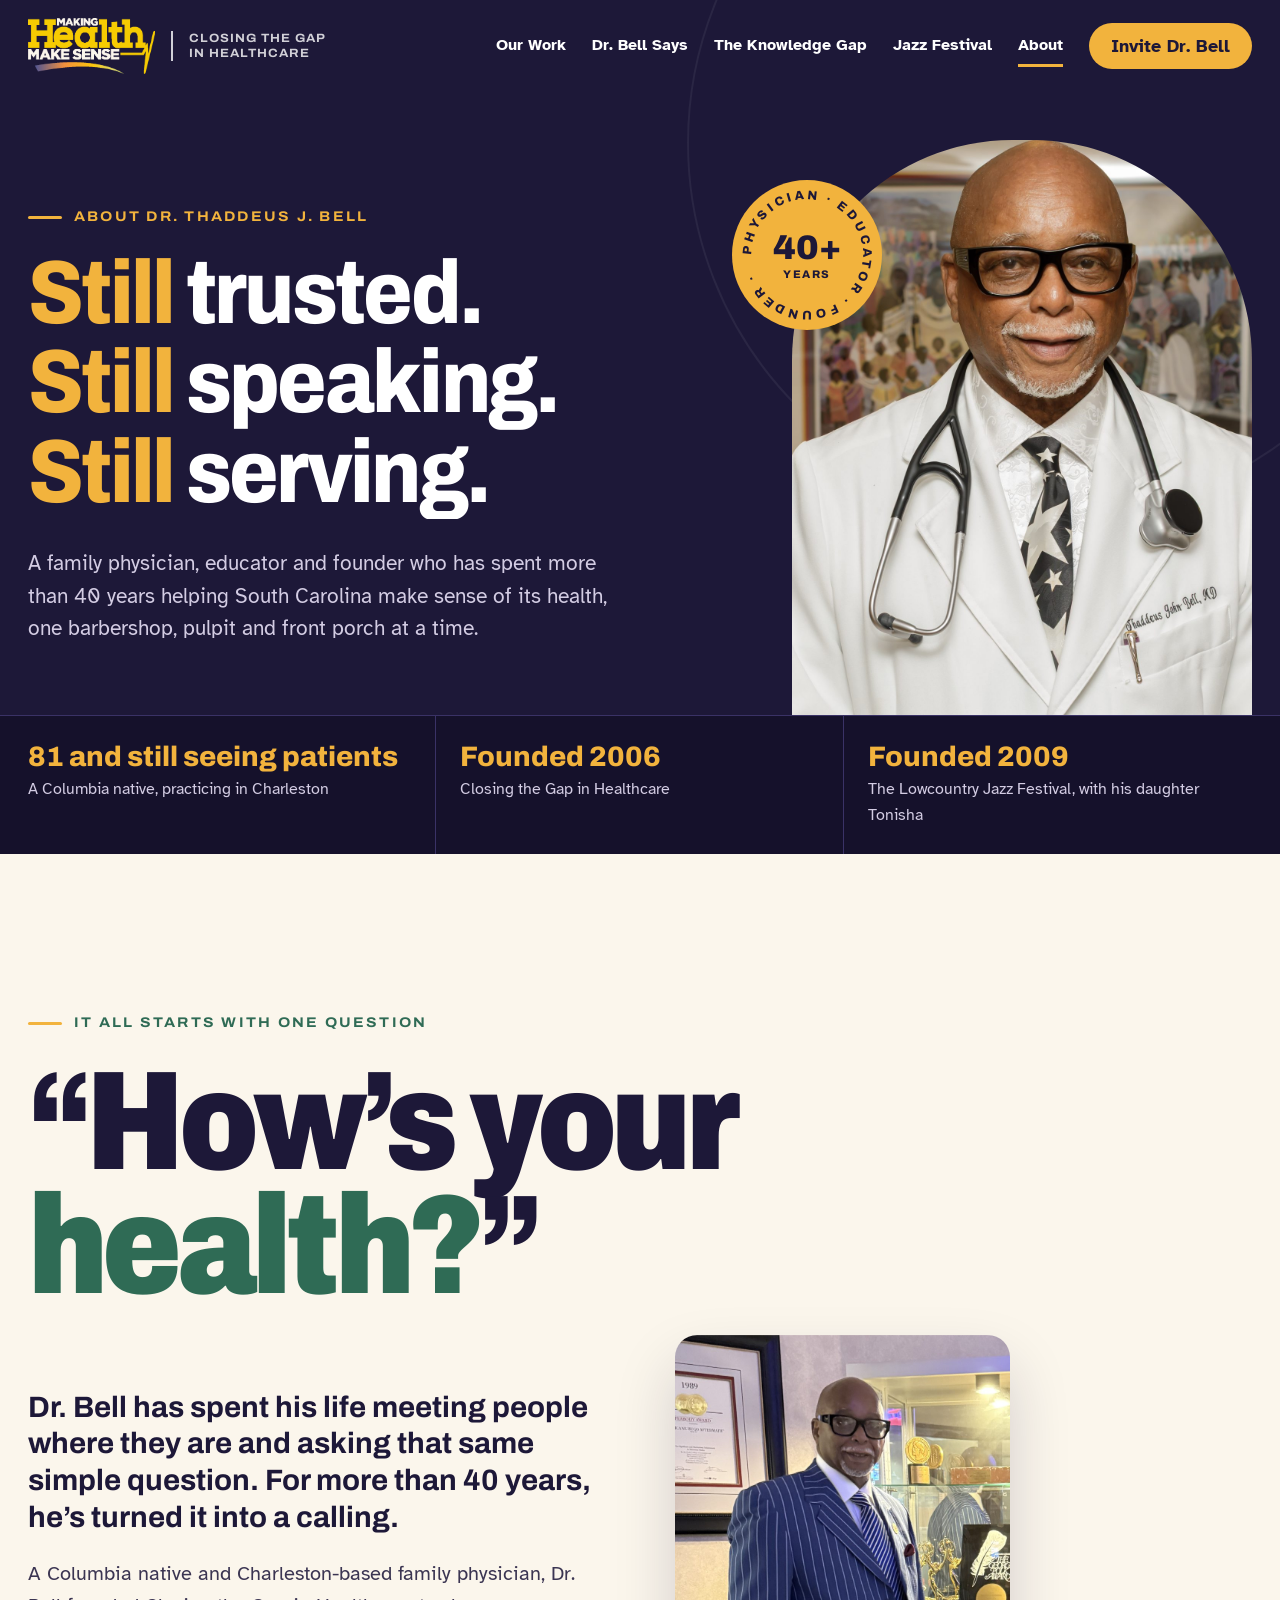
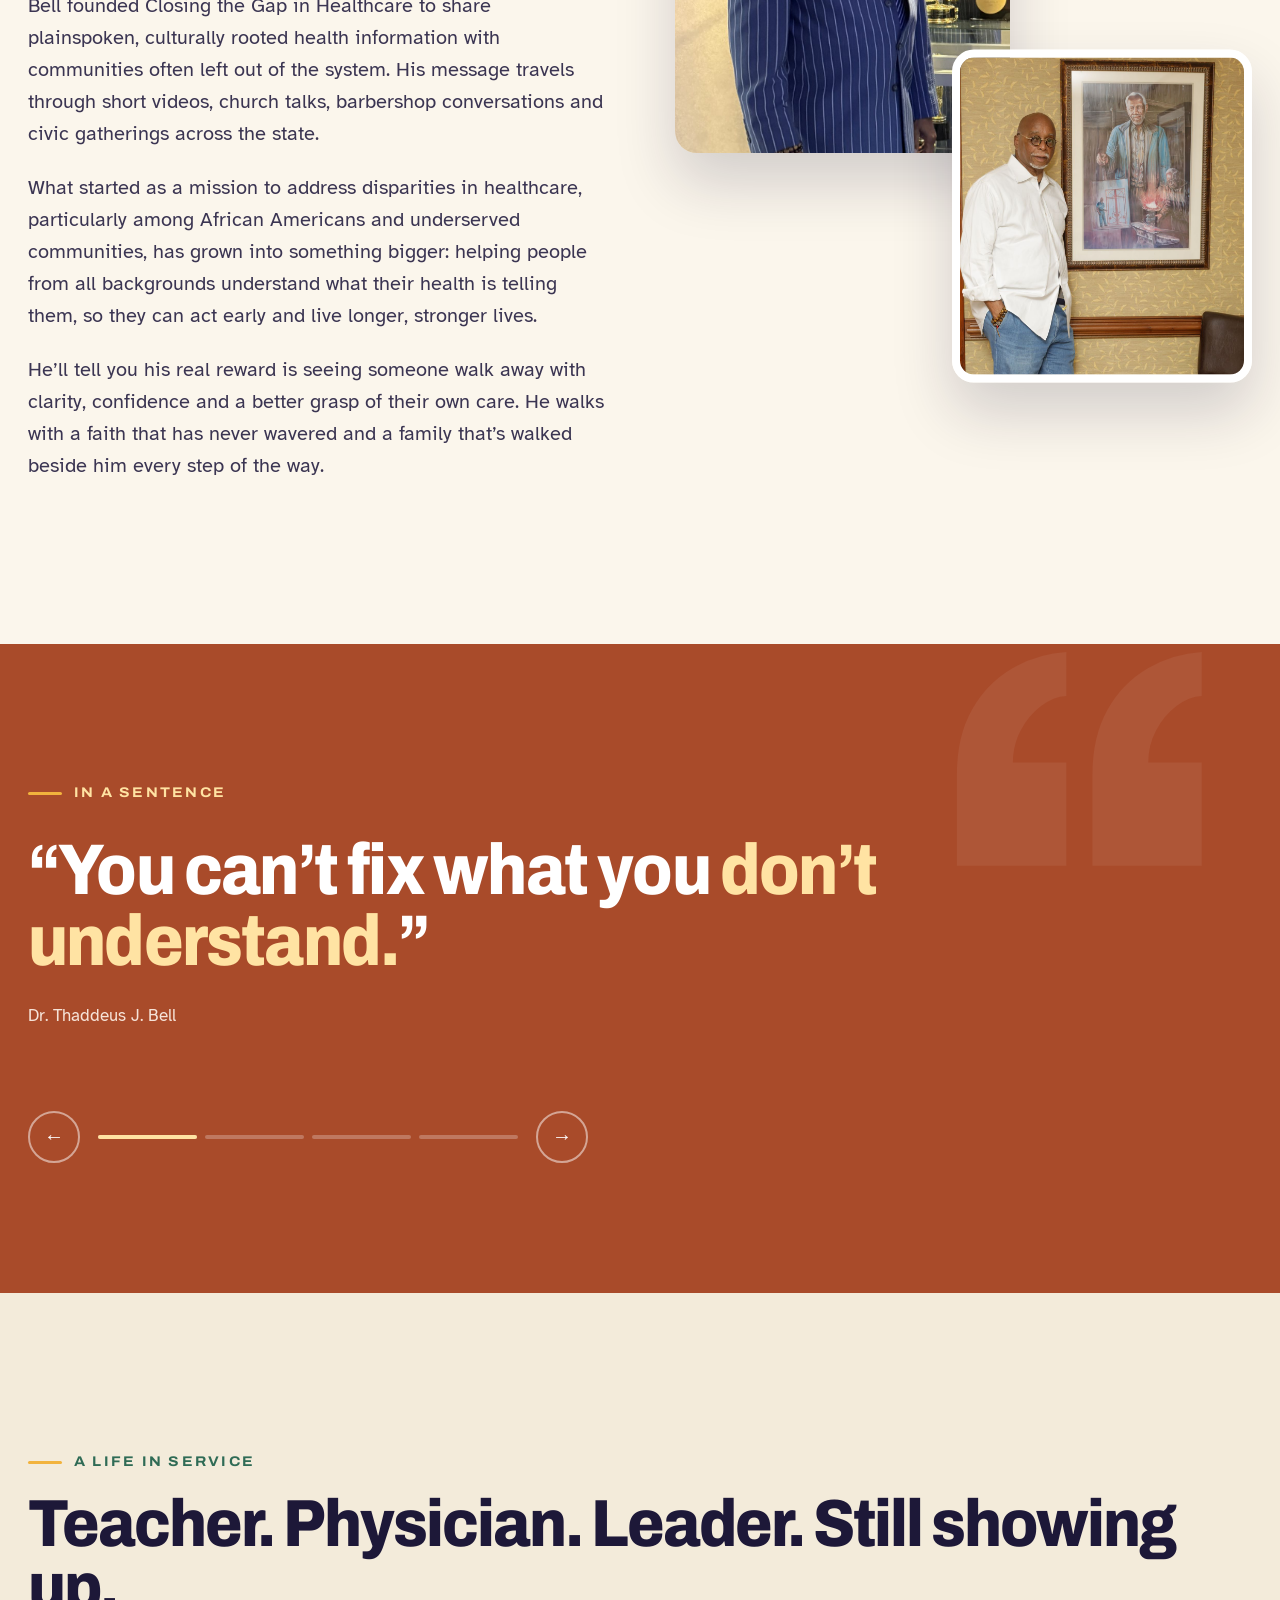
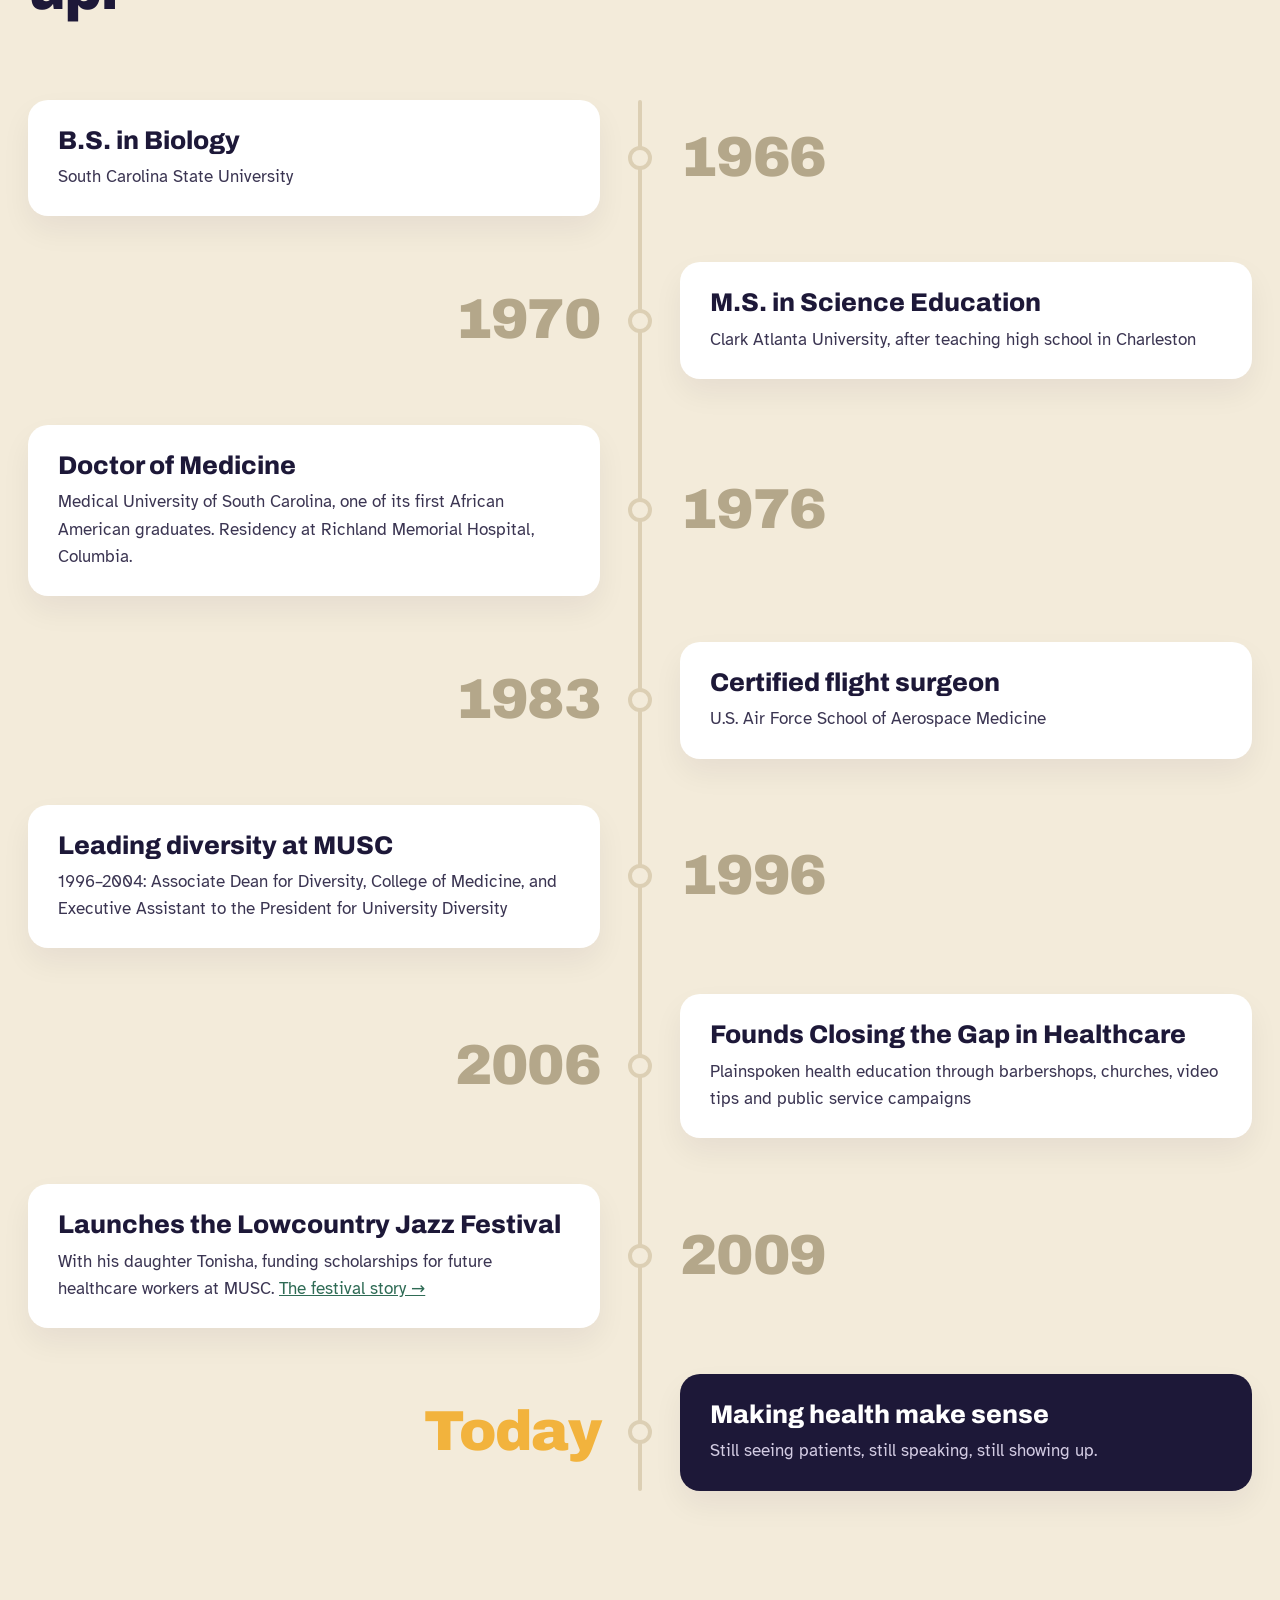
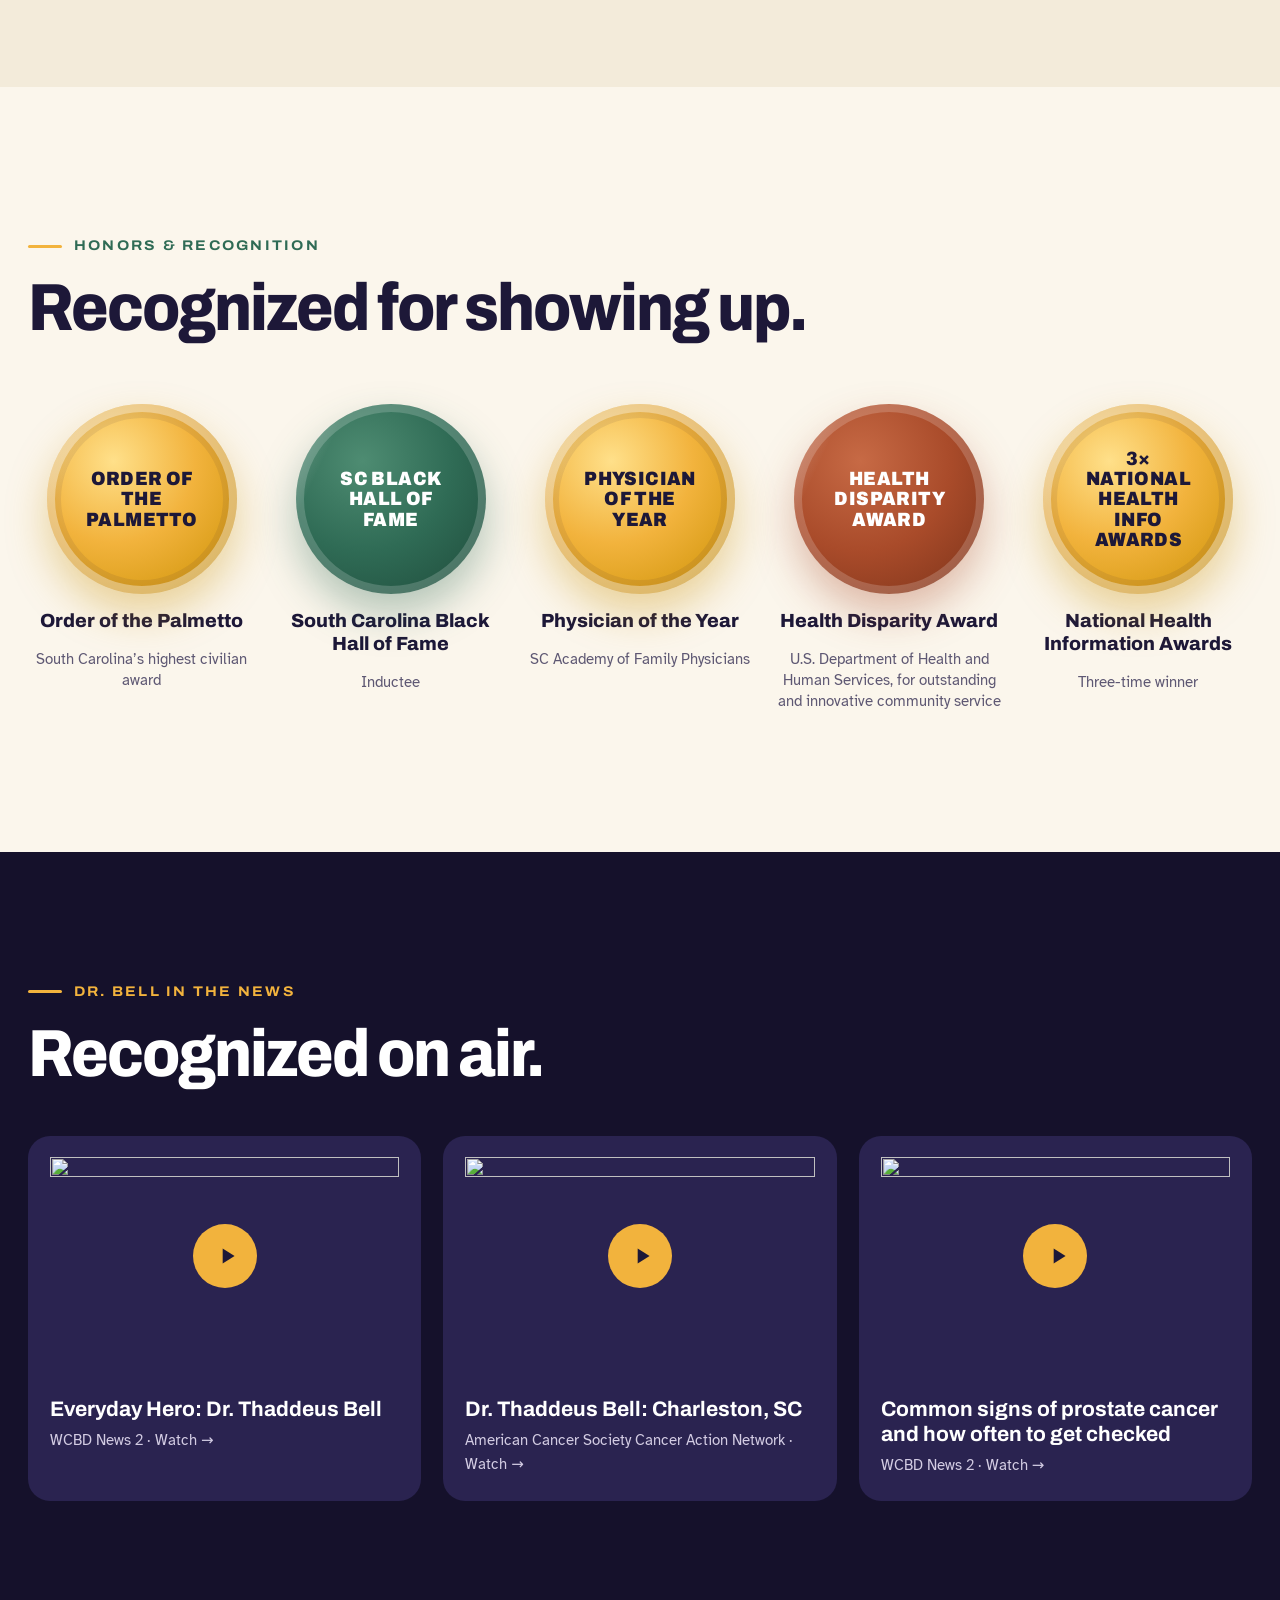
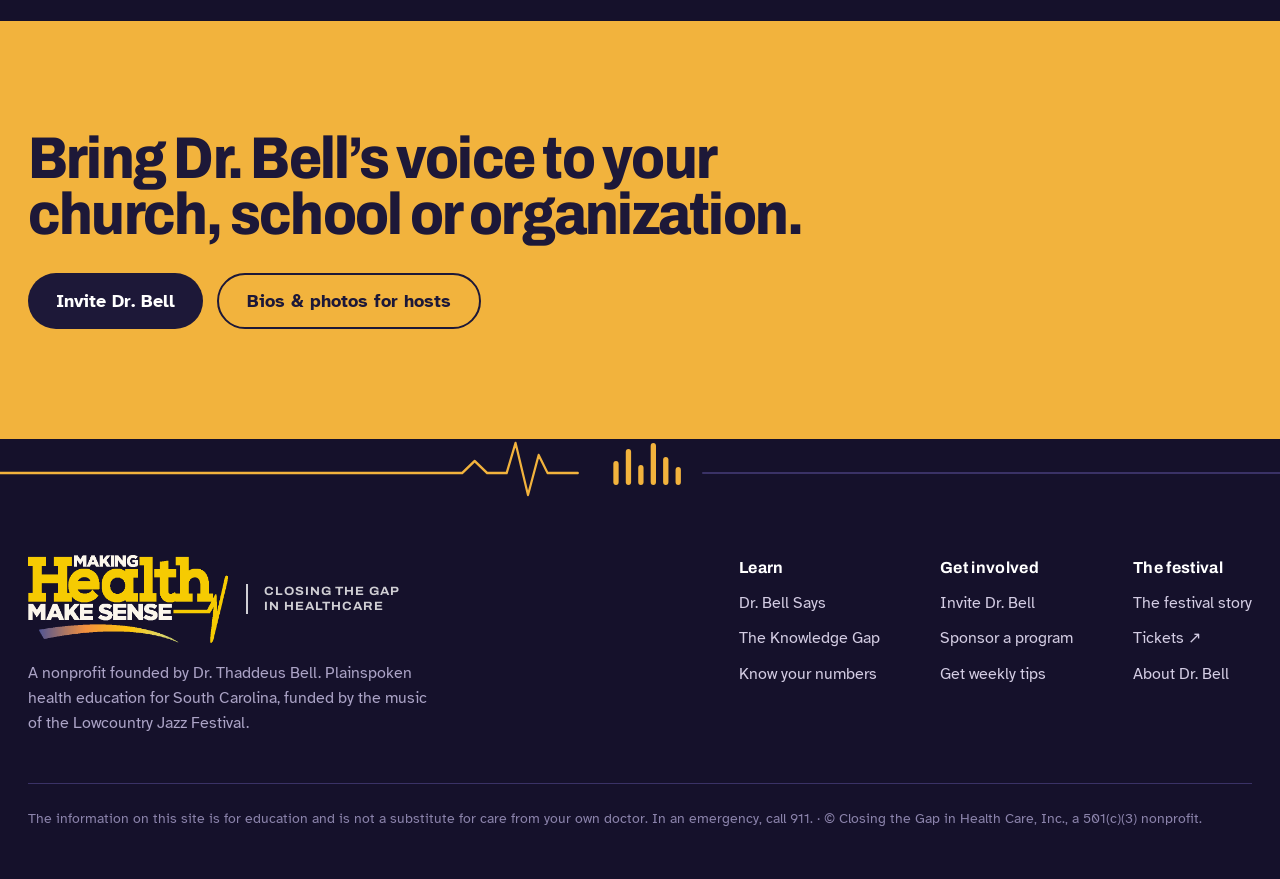
==== commit b3cd02ee: "Add buyer's Making Health Make Sense logo: header (reversed on dark, original on cream when scrolled" ====
--- a/about.html
+++ b/about.html
@@ -156,9 +156,10 @@
 
 <header class="site-header" data-header>
   <div class="nav">
-    <a class="brand" href="index.html" aria-label="Making Health Make Sense home">
-      <span class="brand-bars" aria-hidden="true"><i></i><i></i></span>
-      <span><b>Making Health Make Sense</b><small>Closing the Gap in Healthcare</small></span>
+    <a class="brand" href="index.html" aria-label="Making Health Make Sense, Closing the Gap in Healthcare: home">
+      <img class="lg lg-dark" src="/img/mhms-logo-reverse.png" alt="" width="731" height="322">
+      <img class="lg lg-light" src="/img/mhms-logo.png" alt="" width="731" height="322">
+      <span class="brand-sub">Closing the Gap<br>in Healthcare</span>
     </a>
     <button class="menu-btn" type="button" data-menu-toggle aria-expanded="false" aria-controls="site-menu">Menu</button>
     <nav class="links" id="site-menu" aria-label="Main">
@@ -298,7 +299,7 @@
   <div class="wrap">
     <div class="foot">
       <div class="foot-brand">
-        <a class="brand" href="index.html" aria-label="Making Health Make Sense home"><span class="brand-bars" aria-hidden="true"><i></i><i></i></span><span><b>Making Health Make Sense</b><small>Closing the Gap in Healthcare</small></span></a>
+        <a class="brand foot-logo" href="index.html" aria-label="Making Health Make Sense home"><img src="/img/mhms-logo-reverse.png" alt="" width="731" height="322"><span class="brand-sub">Closing the Gap<br>in Healthcare</span></a>
         <p>A nonprofit founded by Dr. Thaddeus Bell. Plainspoken health education for South Carolina, funded by the music of the Lowcountry Jazz Festival.</p>
       </div>
       <nav aria-label="Footer">
--- a/assets/site.css
+++ b/assets/site.css
@@ -92,3 +92,17 @@
 .legal{margin-top:48px;padding-top:24px;border-top:1px solid #3A3266;font-size:14px;color:#8B83AB}
 
 .links a[aria-current="page"]{background-size:100% 3px}
+
+/* ---------- Logo ---------- */
+.site-header .brand{gap:16px;align-items:center}
+.site-header .brand .lg{height:56px;width:auto;display:block}
+.site-header .brand .lg-light{display:none}
+.site-header.scrolled .brand .lg-dark{display:none}
+.site-header.scrolled .brand .lg-light{display:block}
+body.menu-open .site-header .brand .lg-dark{display:block}
+body.menu-open .site-header .brand .lg-light{display:none}
+.brand-sub{display:block;padding-left:16px;border-left:2px solid currentColor;font-family:'Archivo',sans-serif;font-weight:700;font-stretch:108%;font-size:12px;line-height:1.25;letter-spacing:.08em;text-transform:uppercase;opacity:.8}
+.foot-logo{display:flex;align-items:center;gap:18px;text-decoration:none;color:#fff}
+.foot-logo img{height:88px;width:auto;display:block}
+@media (max-width:1240px){.site-header .brand-sub{display:none}}
+@media (max-width:1020px){.site-header .brand .lg{height:40px}}
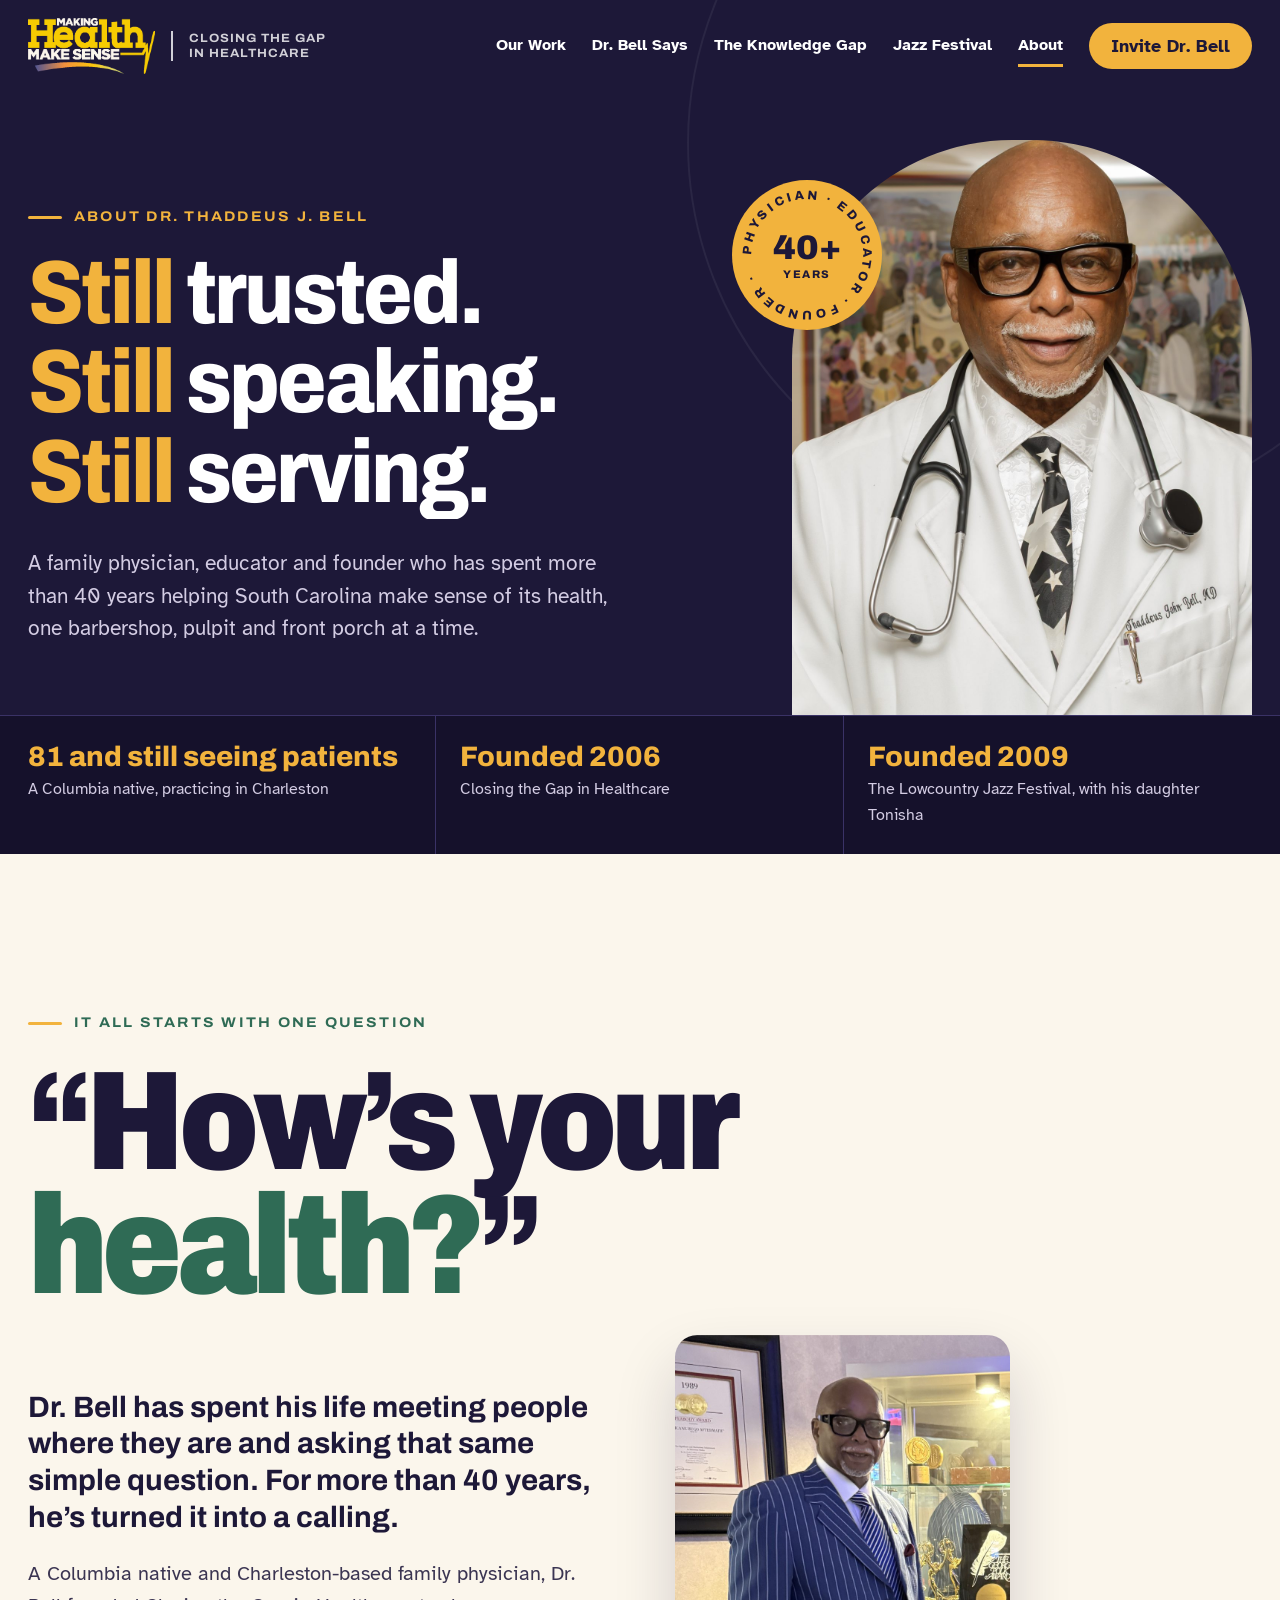
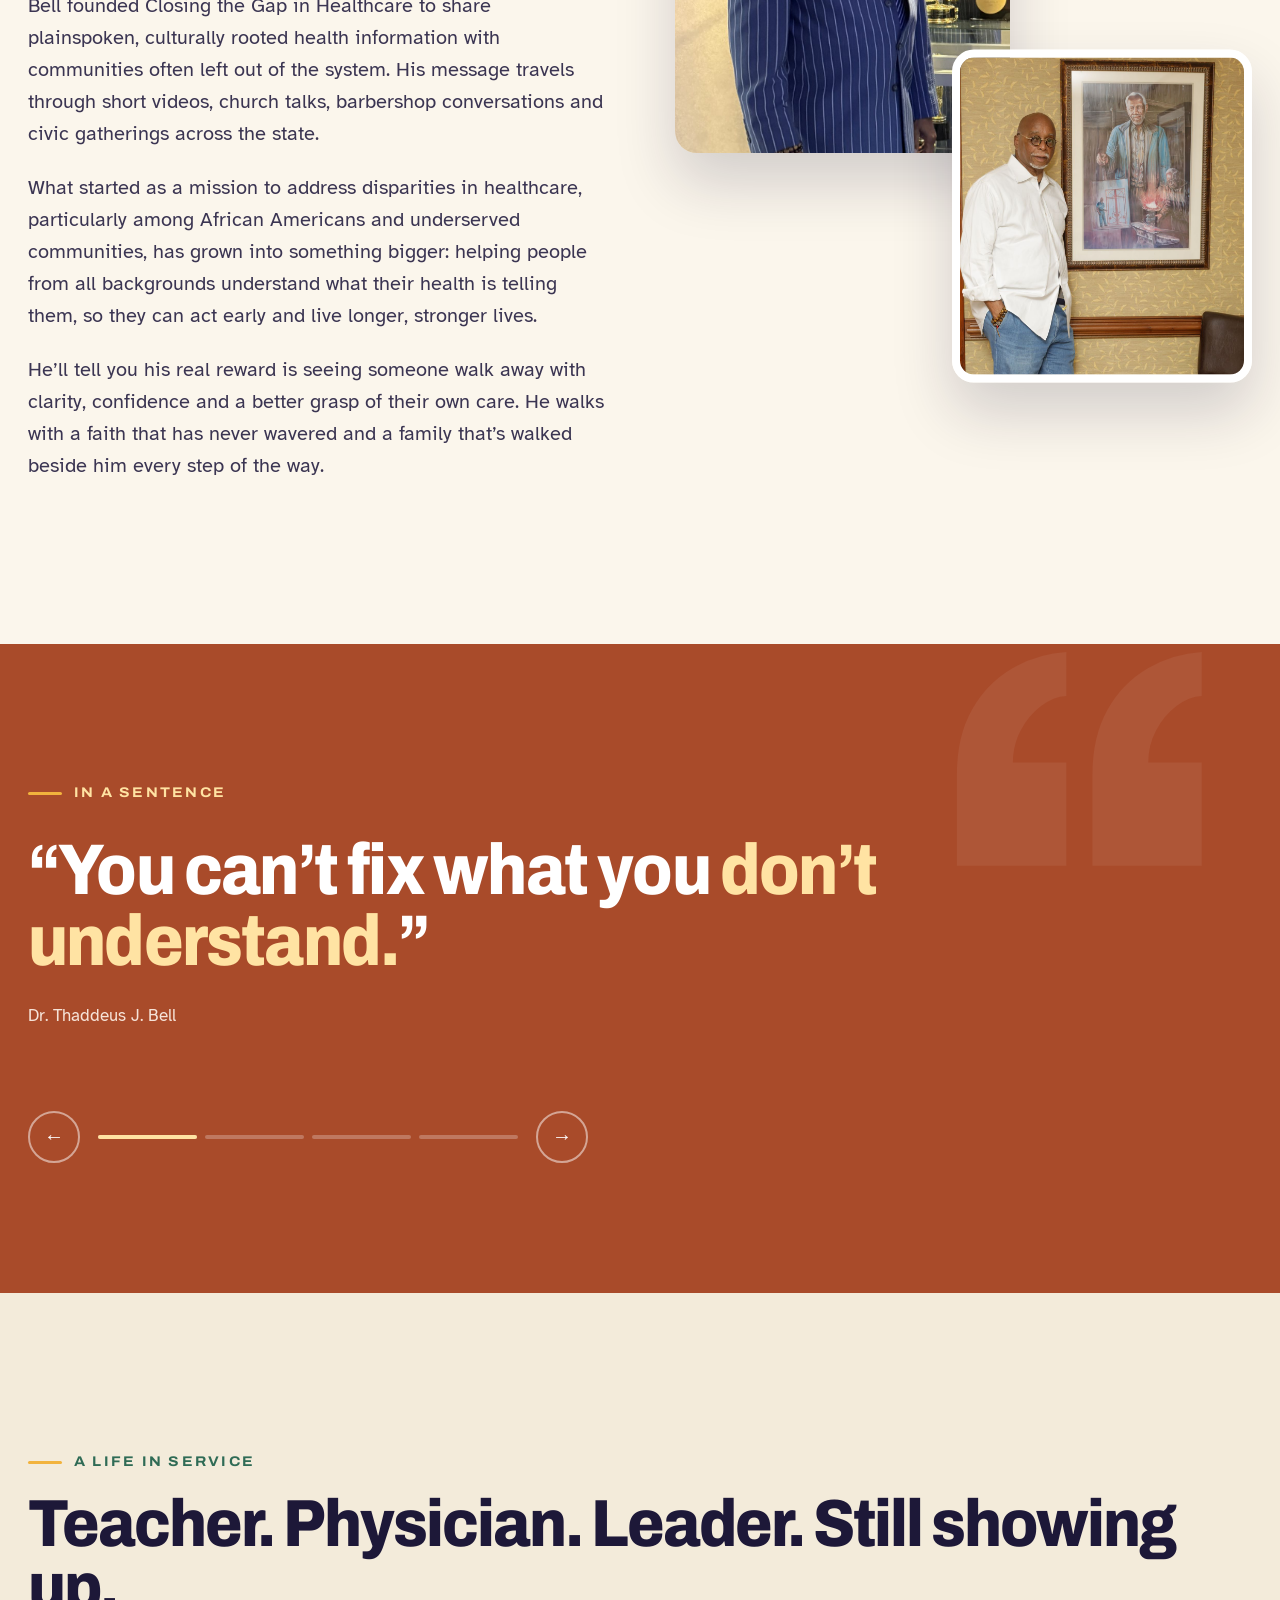
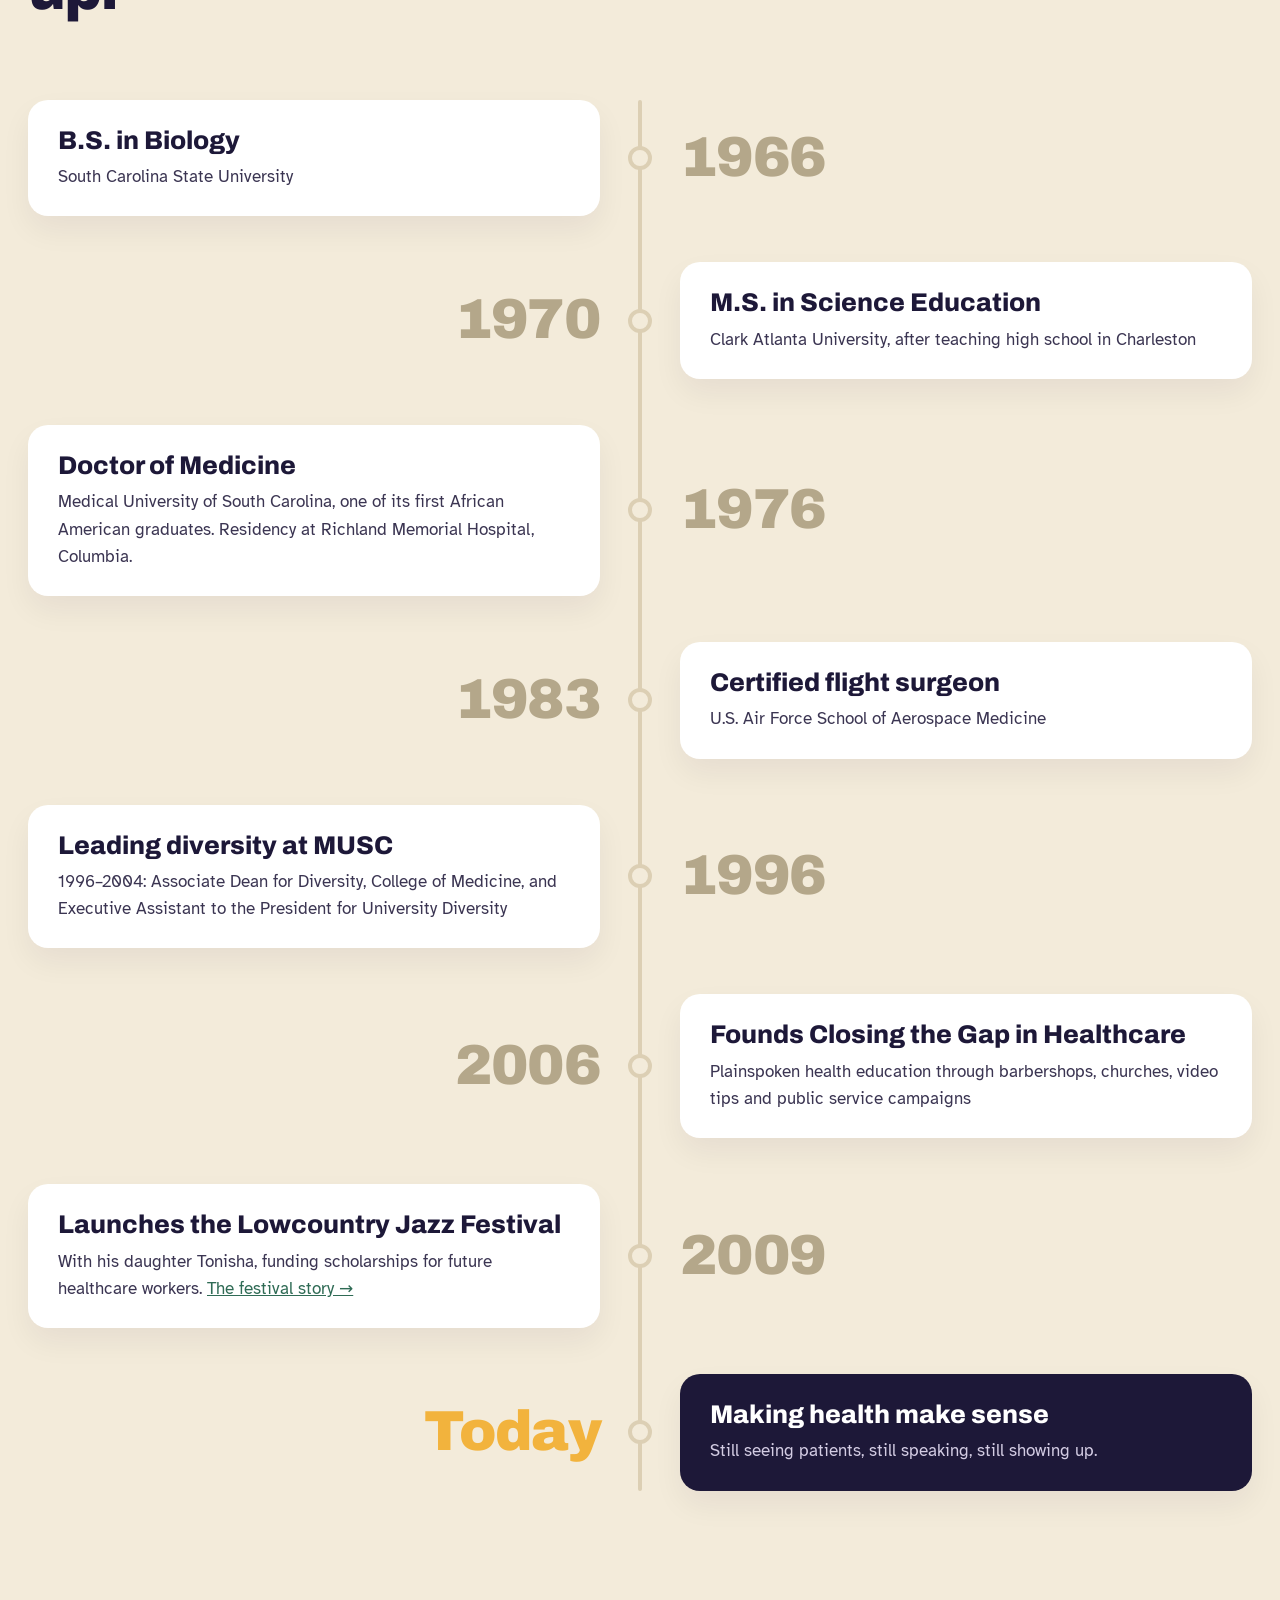
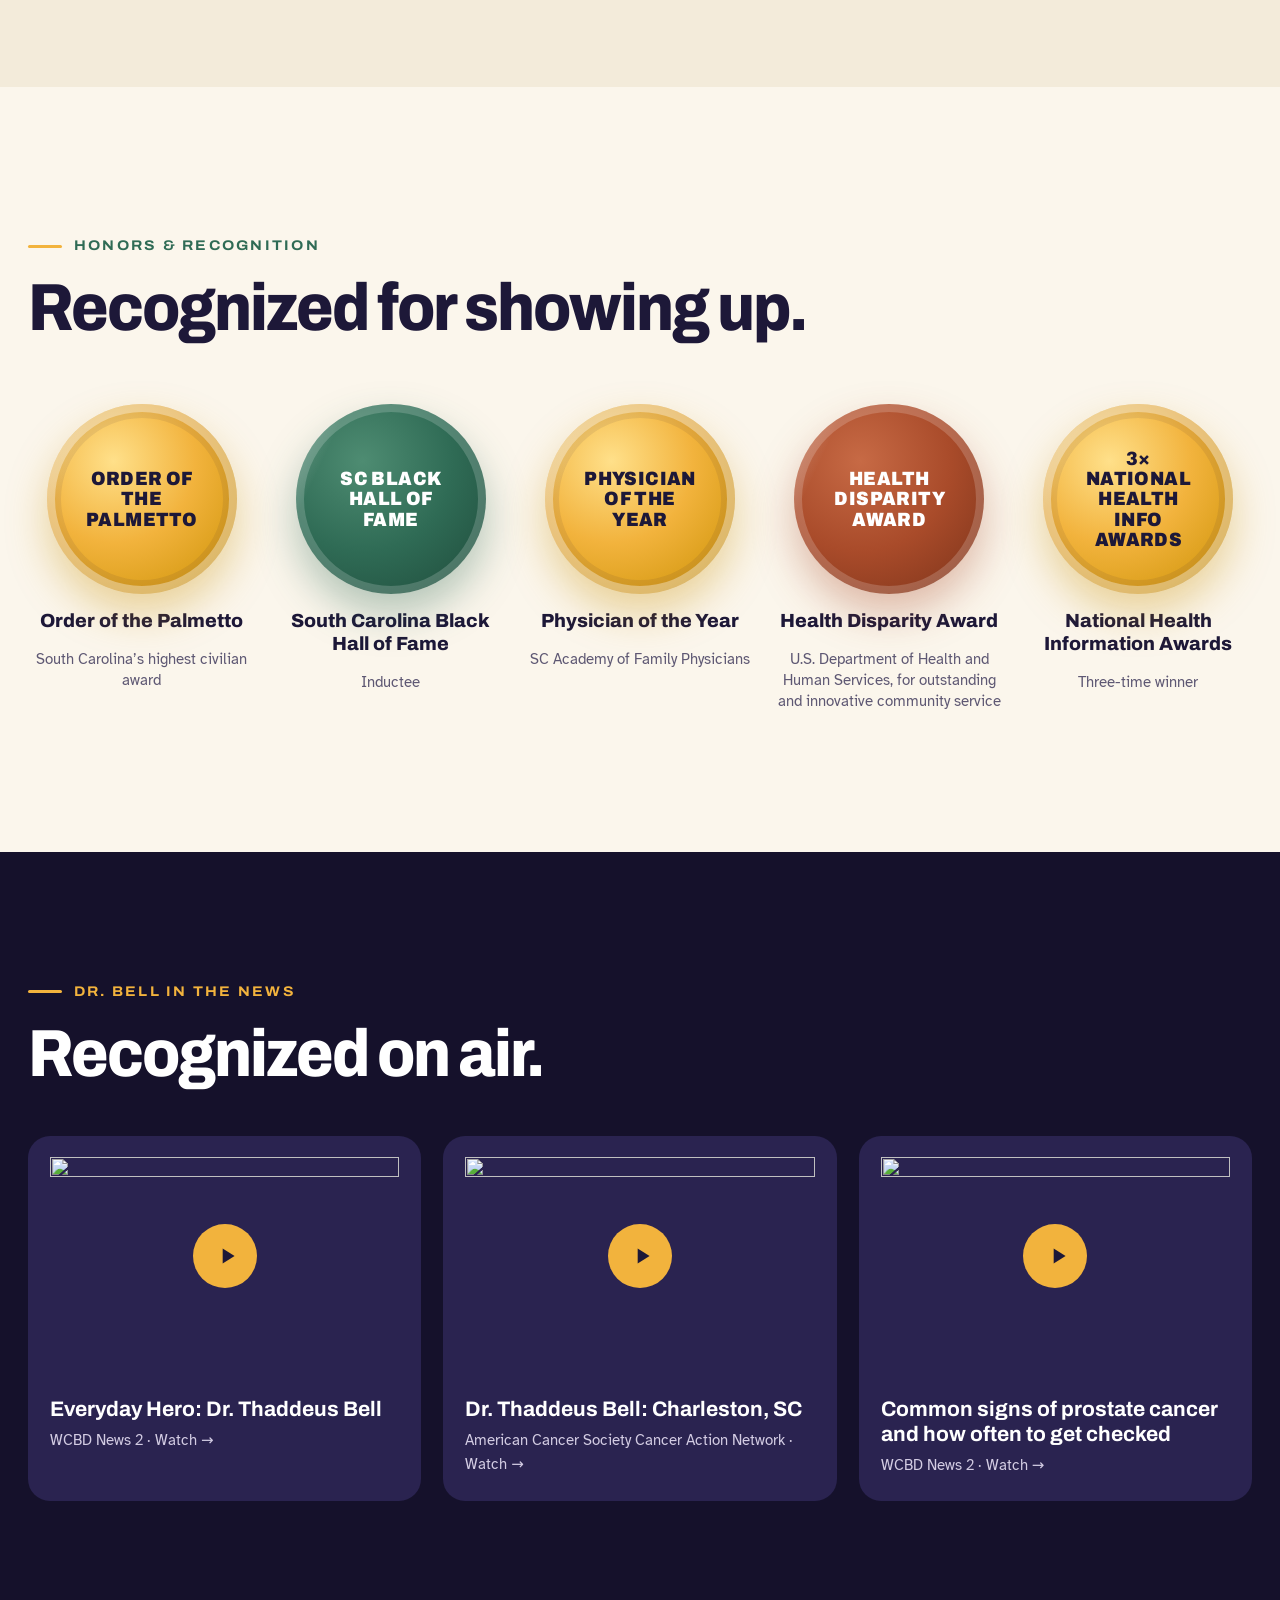
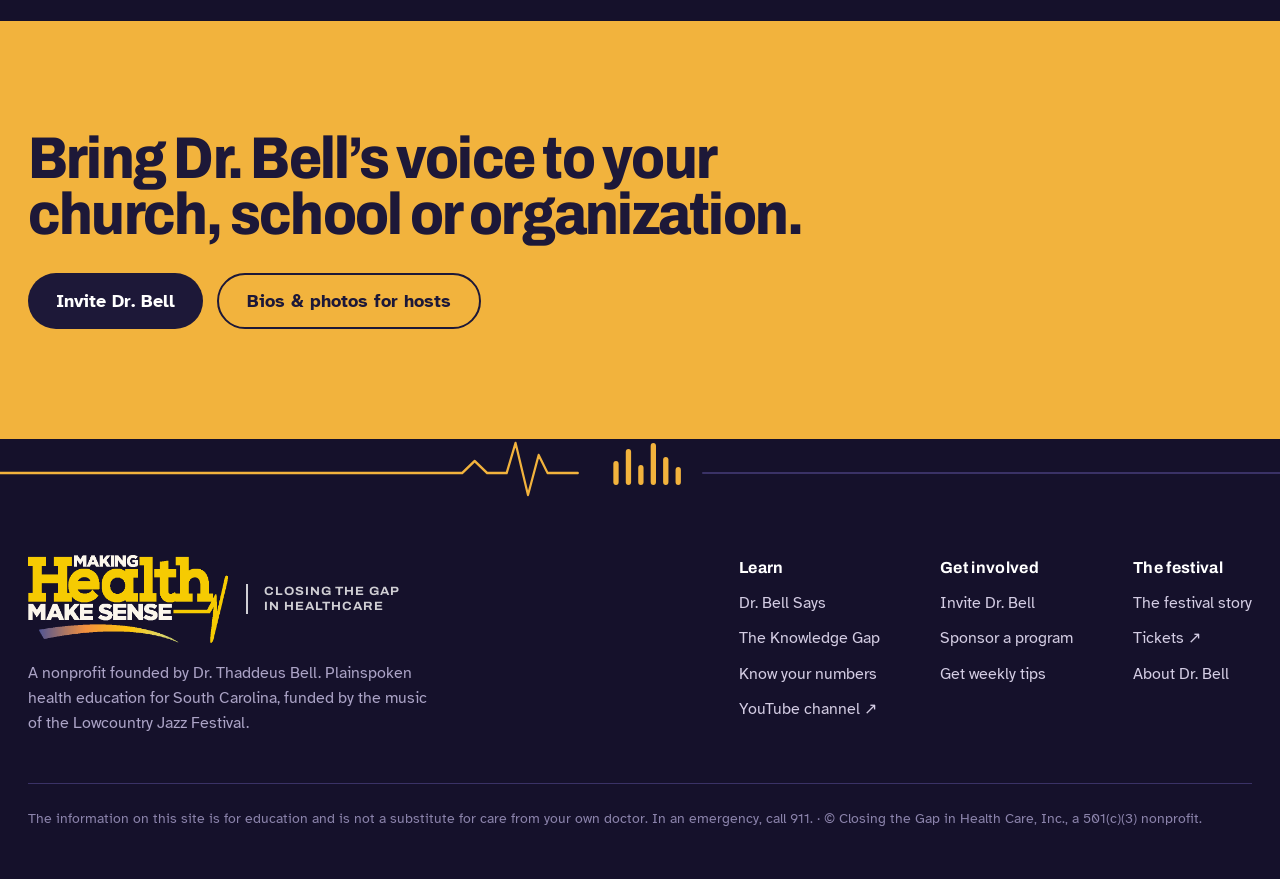
==== commit 1670e6b5: "Per Tony Clarke: remove MUSC six-college scholarship language site-wide (eligibility being refreshed" ====
--- a/about.html
+++ b/about.html
@@ -250,7 +250,7 @@
       <li class="pi"><div class="card" data-reveal><h3>Certified flight surgeon</h3><p>U.S. Air Force School of Aerospace Medicine</p></div><span class="dot"></span><span class="yr">1983</span></li>
       <li class="pi"><div class="card" data-reveal><h3>Leading diversity at MUSC</h3><p>1996–2004: Associate Dean for Diversity, College of Medicine, and Executive Assistant to the President for University Diversity</p></div><span class="dot"></span><span class="yr">1996</span></li>
       <li class="pi"><div class="card" data-reveal><h3>Founds Closing the Gap in Healthcare</h3><p>Plainspoken health education through barbershops, churches, video tips and public service campaigns</p></div><span class="dot"></span><span class="yr">2006</span></li>
-      <li class="pi"><div class="card" data-reveal><h3>Launches the Lowcountry Jazz Festival</h3><p>With his daughter Tonisha, funding scholarships for future healthcare workers at MUSC. <a href="jazz-festival.html">The festival story →</a></p></div><span class="dot"></span><span class="yr">2009</span></li>
+      <li class="pi"><div class="card" data-reveal><h3>Launches the Lowcountry Jazz Festival</h3><p>With his daughter Tonisha, funding scholarships for future healthcare workers. <a href="jazz-festival.html">The festival story →</a></p></div><span class="dot"></span><span class="yr">2009</span></li>
       <li class="pi today"><div class="card" data-reveal><h3>Making health make sense</h3><p>Still seeing patients, still speaking, still showing up.</p></div><span class="dot"></span><span class="yr">Today</span></li>
     </ol>
   </div>
@@ -303,7 +303,7 @@
         <p>A nonprofit founded by Dr. Thaddeus Bell. Plainspoken health education for South Carolina, funded by the music of the Lowcountry Jazz Festival.</p>
       </div>
       <nav aria-label="Footer">
-        <div><span>Learn</span><a href="dr-bell-says.html">Dr. Bell Says</a><a href="knowledge-gap.html">The Knowledge Gap</a><a href="index.html#numbers">Know your numbers</a></div>
+        <div><span>Learn</span><a href="dr-bell-says.html">Dr. Bell Says</a><a href="knowledge-gap.html">The Knowledge Gap</a><a href="index.html#numbers">Know your numbers</a><a href="https://www.youtube.com/@closingthegapinhealthcare1589" target="_blank" rel="noopener">YouTube channel ↗</a></div>
         <div><span>Get involved</span><a href="invite.html">Invite Dr. Bell</a><a href="our-work.html#sponsor">Sponsor a program</a><a href="index.html#newsletter">Get weekly tips</a></div>
         <div><span>The festival</span><a href="jazz-festival.html">The festival story</a><a href="https://www.lowcountryjazzfest.com/" target="_blank" rel="noopener">Tickets ↗</a><a href="about.html">About Dr. Bell</a></div>
       </nav>
